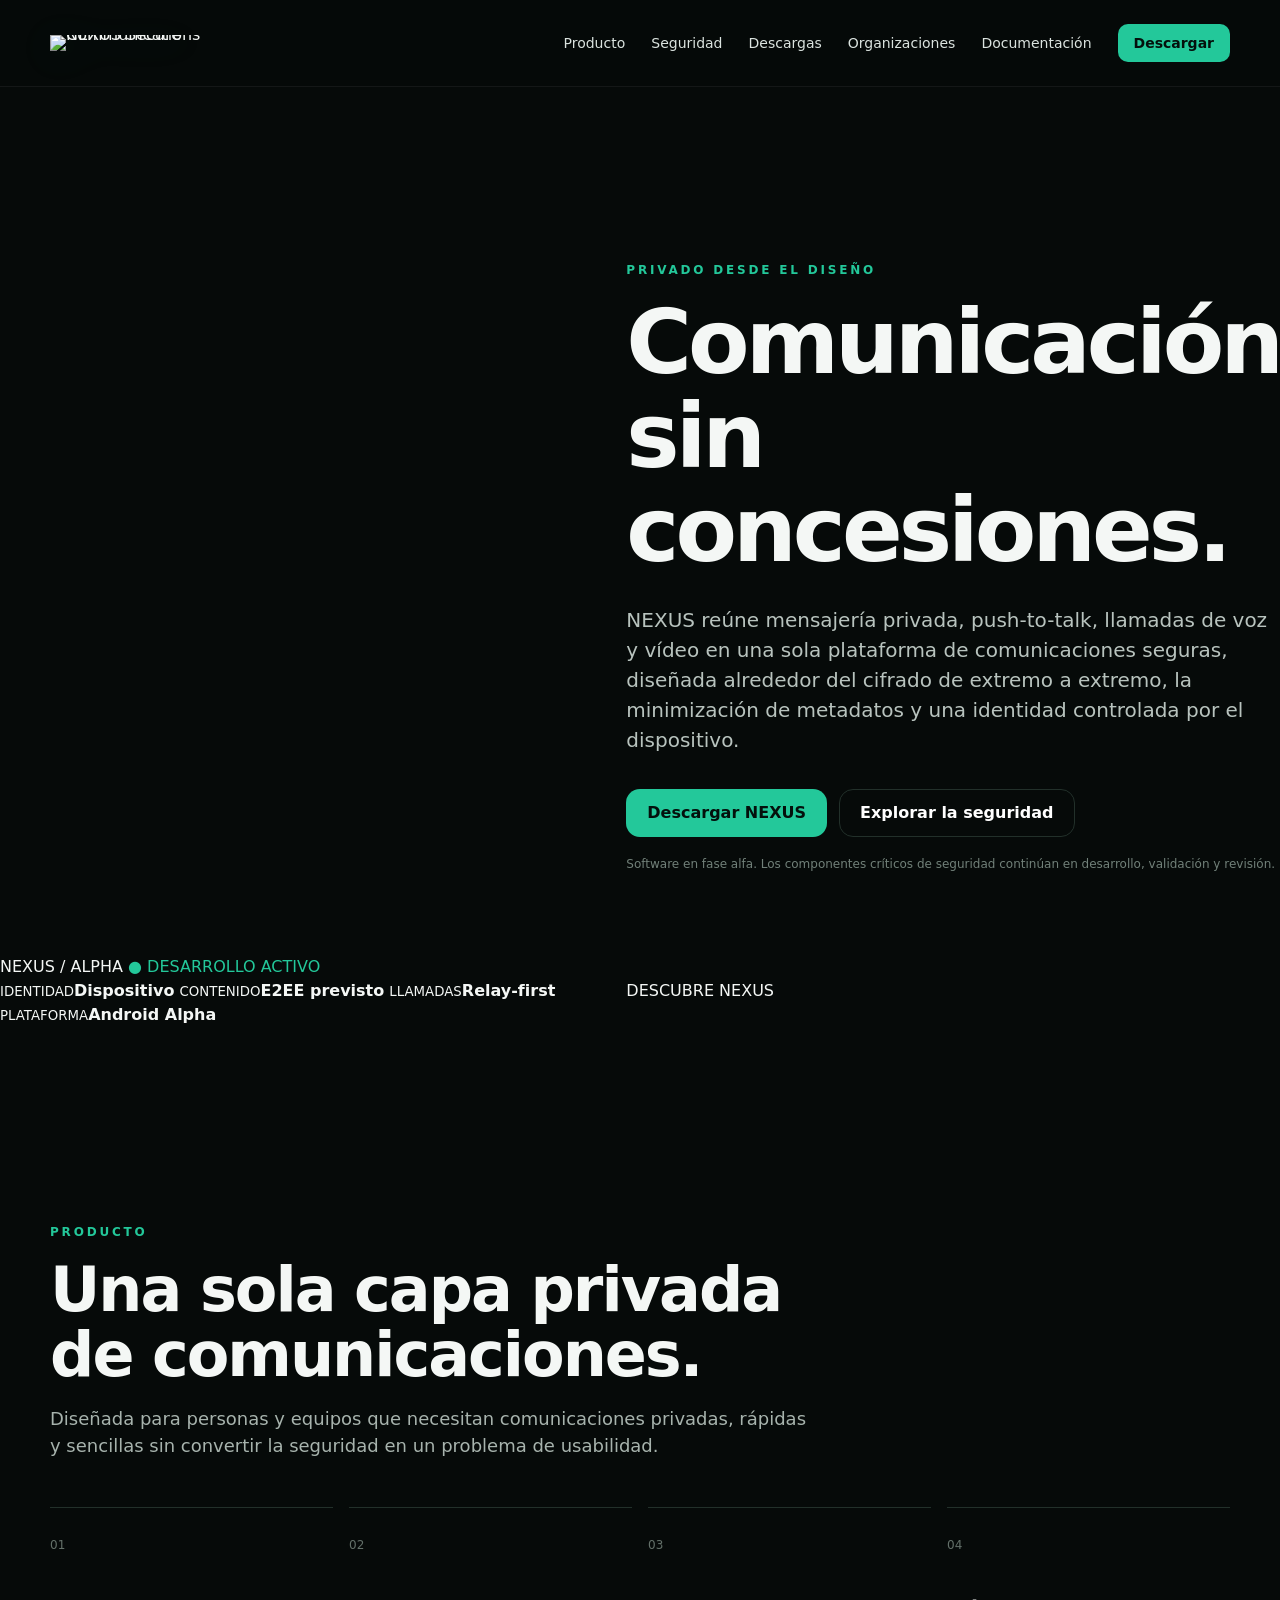
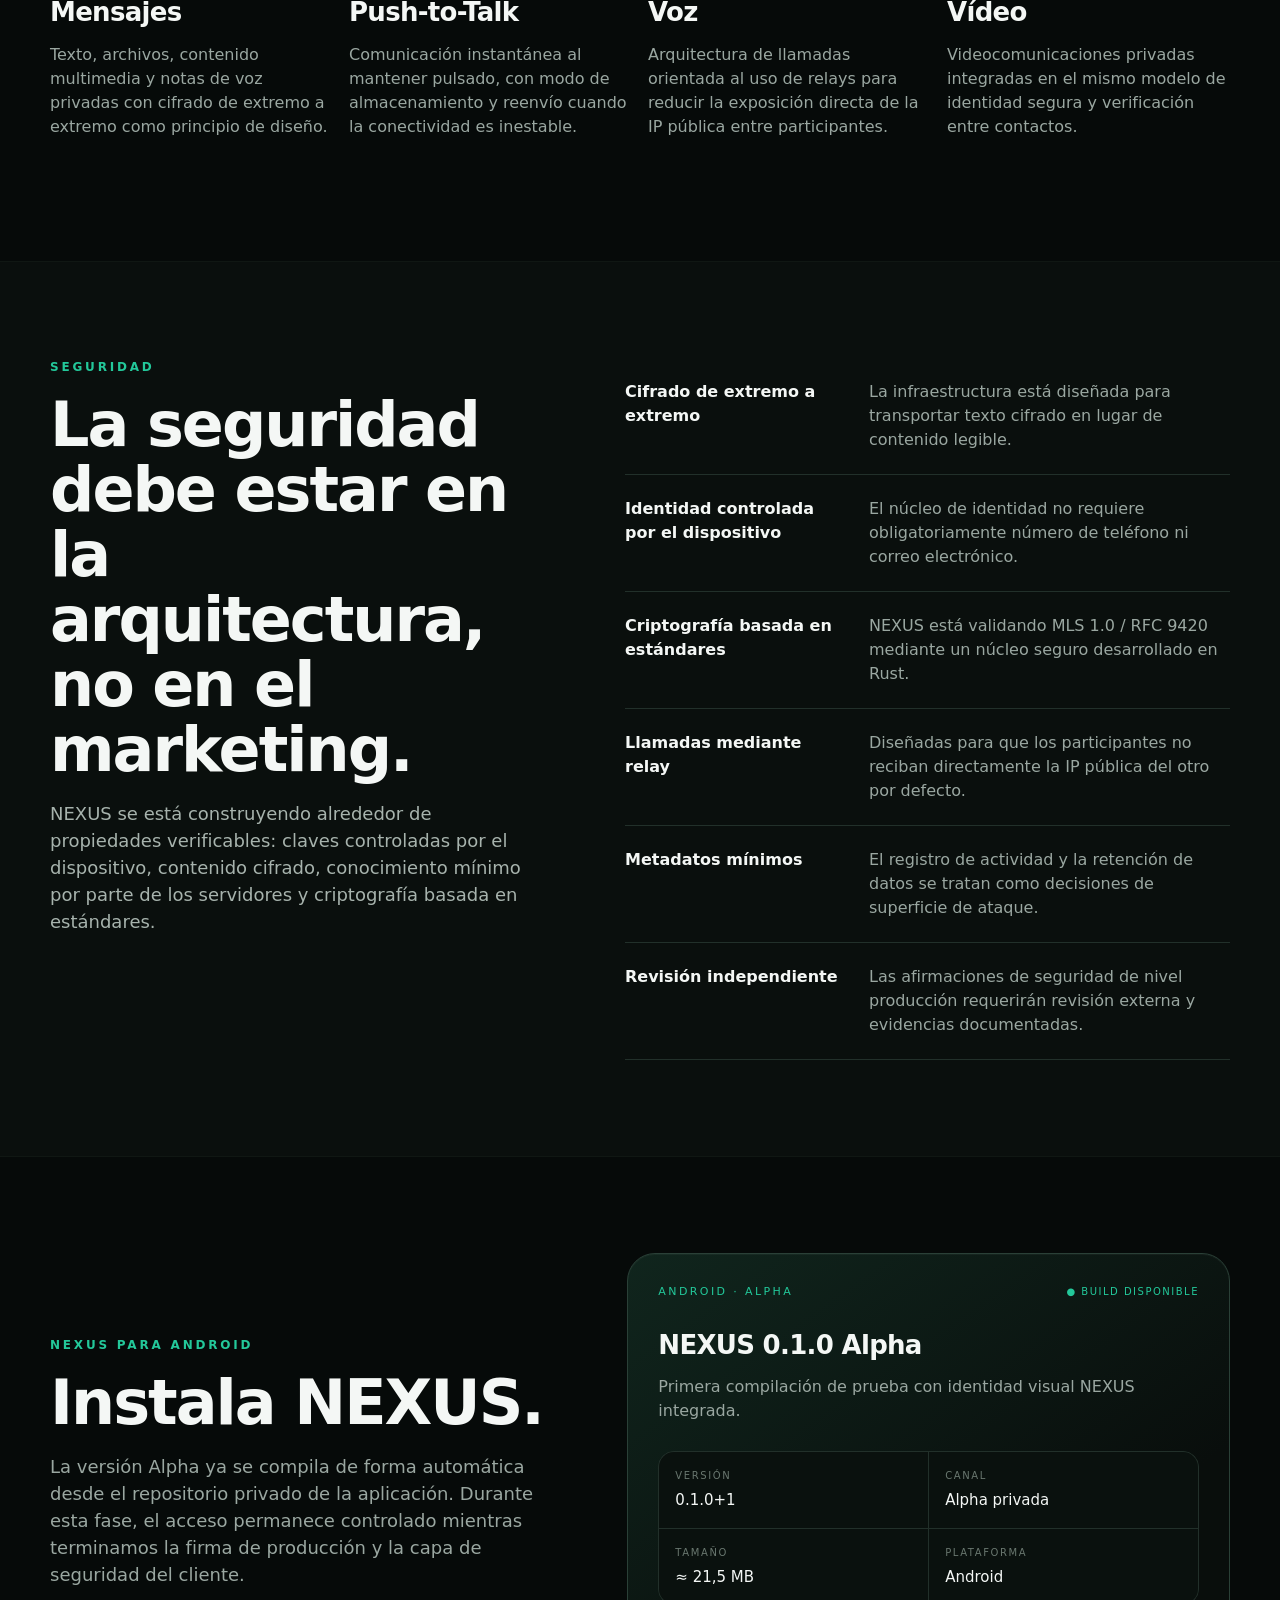
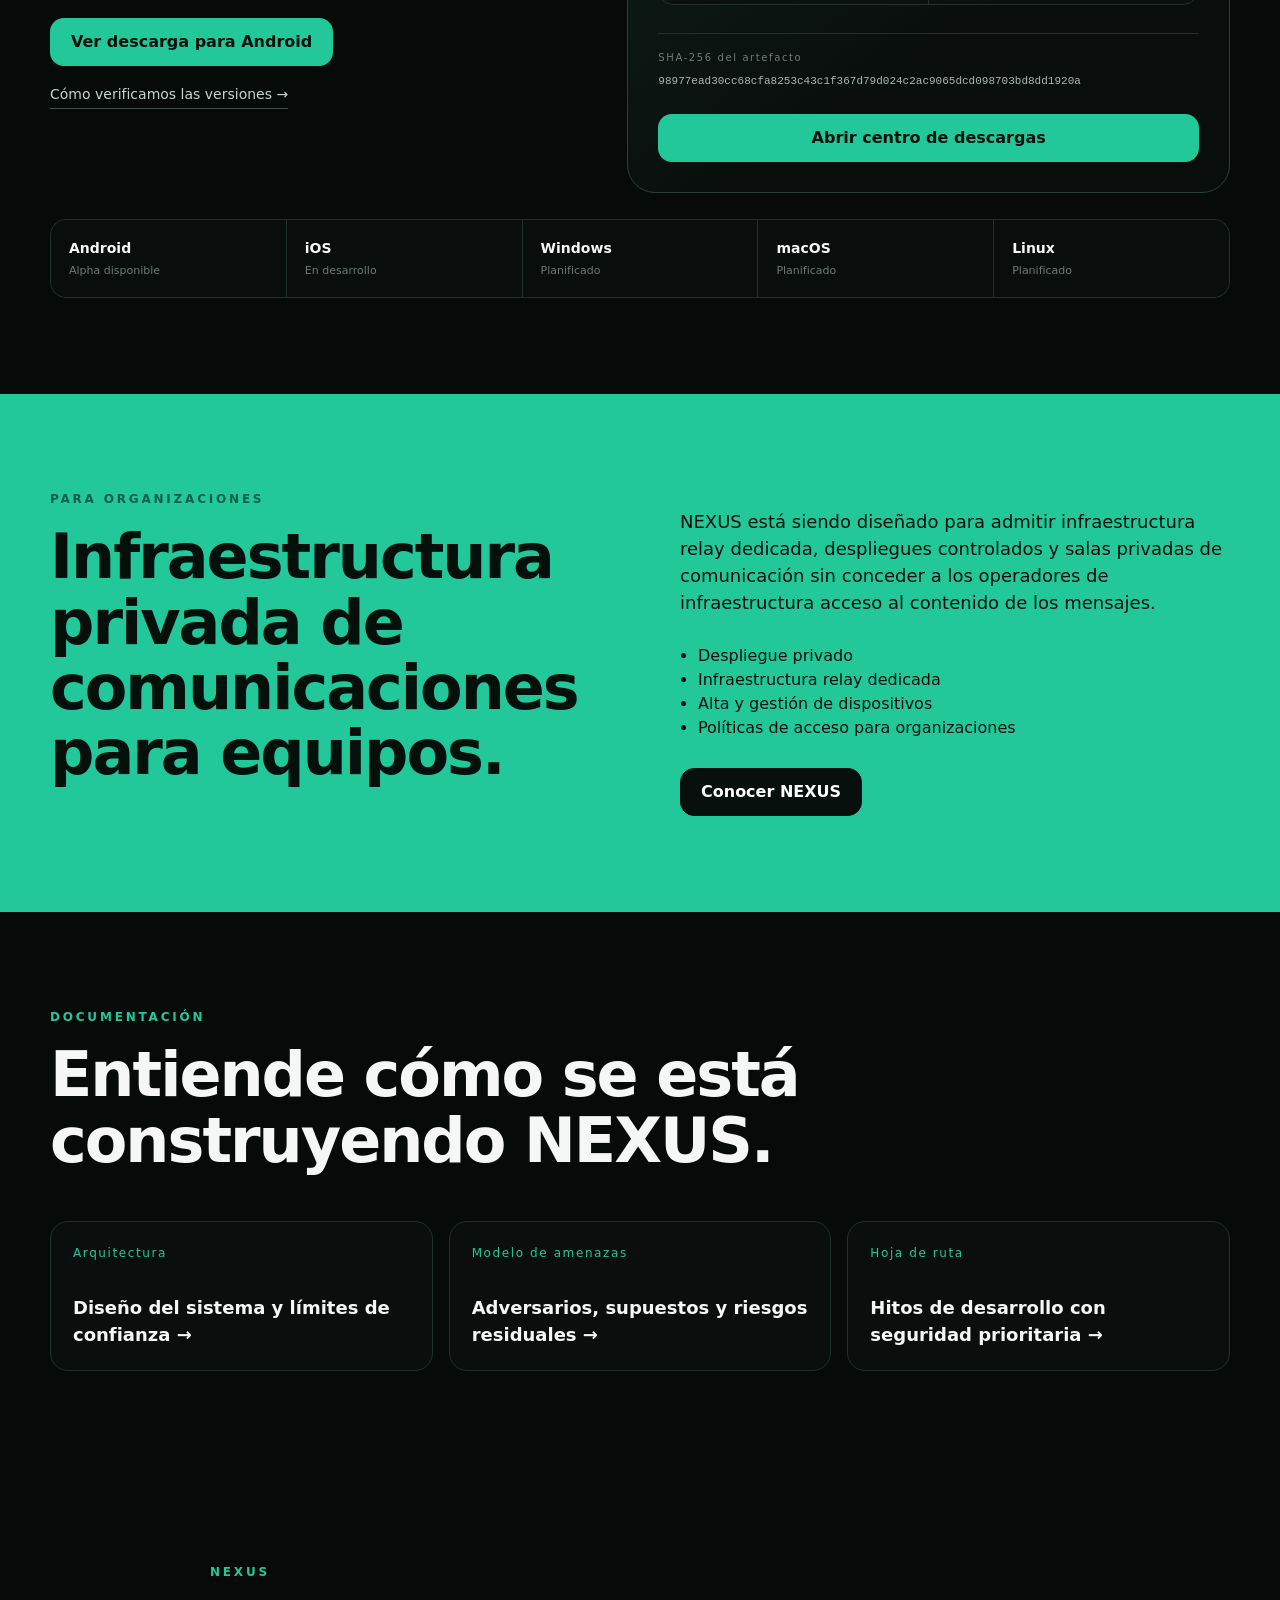
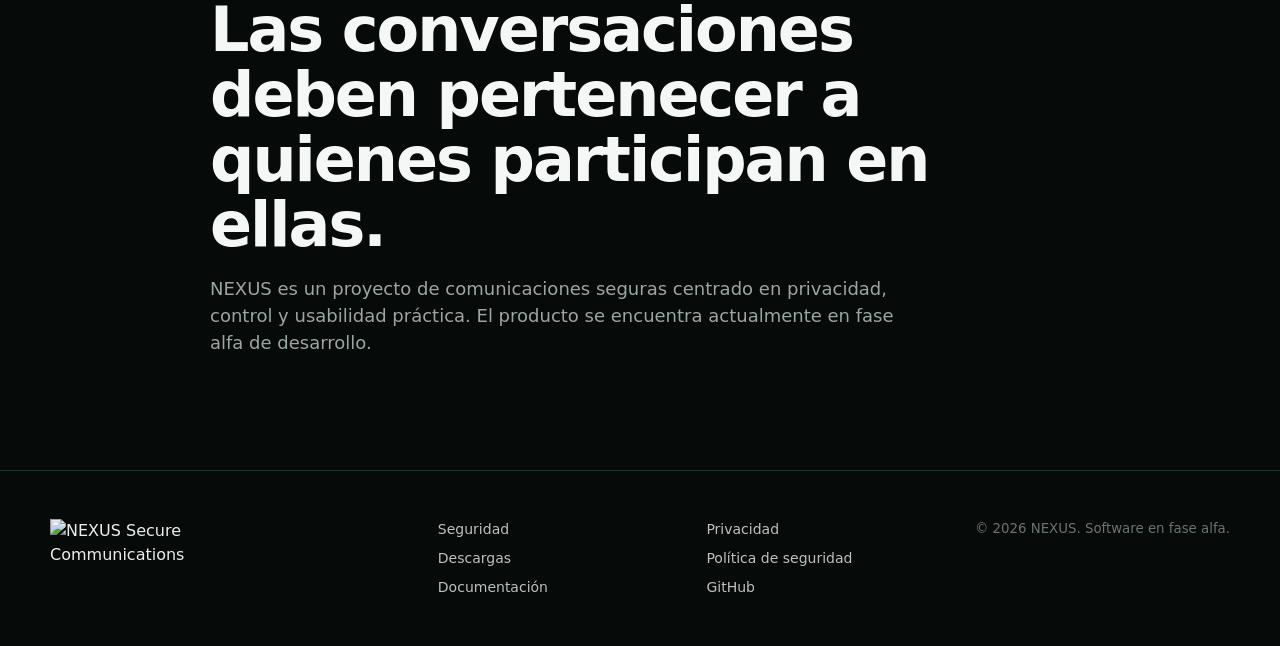
==== index.html @ d63b330b "design: convertir Home en experiencia cinematográfica NEXUS" ====
<!doctype html>
<html lang="es">
<head>
  <meta charset="utf-8">
  <meta name="viewport" content="width=device-width,initial-scale=1">
  <meta name="theme-color" content="#060a09">
  <meta name="robots" content="index,follow,max-image-preview:large">
  <meta name="description" content="NEXUS es una plataforma de comunicaciones seguras con mensajería privada, push-to-talk, llamadas y vídeo, diseñada con cifrado de extremo a extremo y minimización de metadatos.">
  <link rel="canonical" href="https://fortisintel.github.io/nexus-website/">
  <meta property="og:type" content="website">
  <meta property="og:locale" content="es_ES">
  <meta property="og:site_name" content="NEXUS">
  <meta property="og:title" content="NEXUS — Comunicaciones seguras">
  <meta property="og:description" content="Mensajería privada, PTT, llamadas y vídeo en una plataforma diseñada alrededor del cifrado de extremo a extremo, la identidad controlada por el dispositivo y la mínima exposición de metadatos.">
  <meta property="og:url" content="https://fortisintel.github.io/nexus-website/">
  <meta name="twitter:card" content="summary_large_image">
  <meta name="twitter:title" content="NEXUS — Comunicaciones seguras">
  <meta name="twitter:description" content="Plataforma de comunicaciones privadas con mensajería, PTT, voz y vídeo.">
  <title>NEXUS | Comunicaciones seguras, mensajería privada, PTT y llamadas</title>
  <link rel="icon" type="image/webp" href="[data-uri]">
  <meta property="og:image" content="https://fortisintel.github.io/nexus-website/assets/brand/nexus-wordmark.webp">
  <meta name="twitter:image" content="https://fortisintel.github.io/nexus-website/assets/brand/nexus-wordmark.webp">
  <link rel="stylesheet" href="assets/styles.css">
  <script type="application/ld+json">
  {
    "@context":"https://schema.org",
    "@type":"SoftwareApplication",
    "name":"NEXUS",
    "applicationCategory":"CommunicationApplication",
    "operatingSystem":"Android",
    "description":"Plataforma de comunicaciones seguras con mensajería privada, push-to-talk, llamadas y vídeo.",
    "url":"https://fortisintel.github.io/nexus-website/",
    "softwareVersion":"0.1 alpha",
    "inLanguage":"es"
  }
  </script>
</head>
<body>
  <a class="skip-link" href="#main">Saltar al contenido</a>

  <header class="site-header">
    <div class="shell header-inner">
      <a class="brand" href="#top" aria-label="Inicio de NEXUS">
        <img class="brand-wordmark" src="[data-uri]" alt="NEXUS Secure Communications">
      </a>

      <button class="menu-toggle" type="button" aria-expanded="false" aria-controls="primary-nav">Menú</button>

      <nav id="primary-nav" class="primary-nav" aria-label="Navegación principal">
        <a href="#product">Producto</a>
        <a href="#security">Seguridad</a>
        <a href="#downloads">Descargas</a>
        <a href="#organizations">Organizaciones</a>
        <a href="#docs">Documentación</a>
        <a class="button button-small" href="#downloads">Descargar</a>
      </nav>
    </div>
  </header>

  <main id="main">
    <section id="top" class="hero hero-cinematic">
      <div class="hero-cinematic-media" aria-hidden="true"></div>
      <div class="hero-cinematic-veil" aria-hidden="true"></div>
      <div class="hero-cinematic-glow" aria-hidden="true"></div>

      <div class="hero-copy hero-copy-cinematic" data-reveal>
        <p class="eyebrow">PRIVADO DESDE EL DISEÑO</p>
        <h1>Comunicación<br><span>sin concesiones.</span></h1>
        <p class="hero-lead">NEXUS reúne mensajería privada, push-to-talk, llamadas de voz y vídeo en una sola plataforma de comunicaciones seguras, diseñada alrededor del cifrado de extremo a extremo, la minimización de metadatos y una identidad controlada por el dispositivo.</p>
        <div class="hero-actions">
          <a class="button" href="downloads.html">Descargar NEXUS</a>
          <a class="button button-ghost" href="#security">Explorar la seguridad</a>
        </div>
        <p class="hero-note">Software en fase alfa. Los componentes críticos de seguridad continúan en desarrollo, validación y revisión.</p>
      </div>

      <aside class="hero-signal-card" data-reveal aria-label="Estado de NEXUS">
        <div class="signal-card-top">
          <span>NEXUS / ALPHA</span>
          <span class="status-secure">● DESARROLLO ACTIVO</span>
        </div>
        <div class="signal-grid">
          <span><small>IDENTIDAD</small><strong>Dispositivo</strong></span>
          <span><small>CONTENIDO</small><strong>E2EE previsto</strong></span>
          <span><small>LLAMADAS</small><strong>Relay-first</strong></span>
          <span><small>PLATAFORMA</small><strong>Android Alpha</strong></span>
        </div>
      </aside>

      <div class="hero-scroll-cue" aria-hidden="true"><span></span>DESCUBRE NEXUS</div>
    </section>

    <section id="product" class="section shell" data-reveal>
      <div class="section-heading">
        <p class="eyebrow">PRODUCTO</p>
        <h2>Una sola capa privada de comunicaciones.</h2>
        <p>Diseñada para personas y equipos que necesitan comunicaciones privadas, rápidas y sencillas sin convertir la seguridad en un problema de usabilidad.</p>
      </div>

      <div class="feature-grid">
        <article class="feature-card">
          <span class="feature-index">01</span>
          <h3>Mensajes</h3>
          <p>Texto, archivos, contenido multimedia y notas de voz privadas con cifrado de extremo a extremo como principio de diseño.</p>
        </article>
        <article class="feature-card">
          <span class="feature-index">02</span>
          <h3>Push-to-Talk</h3>
          <p>Comunicación instantánea al mantener pulsado, con modo de almacenamiento y reenvío cuando la conectividad es inestable.</p>
        </article>
        <article class="feature-card">
          <span class="feature-index">03</span>
          <h3>Voz</h3>
          <p>Arquitectura de llamadas orientada al uso de relays para reducir la exposición directa de la IP pública entre participantes.</p>
        </article>
        <article class="feature-card">
          <span class="feature-index">04</span>
          <h3>Vídeo</h3>
          <p>Videocomunicaciones privadas integradas en el mismo modelo de identidad segura y verificación entre contactos.</p>
        </article>
      </div>
    </section>

    <section id="security" class="section section-dark section-textured" data-reveal>
      <div class="shell security-layout">
        <div>
          <p class="eyebrow">SEGURIDAD</p>
          <h2>La seguridad debe estar en la arquitectura, no en el marketing.</h2>
          <p>NEXUS se está construyendo alrededor de propiedades verificables: claves controladas por el dispositivo, contenido cifrado, conocimiento mínimo por parte de los servidores y criptografía basada en estándares.</p>
        </div>

        <div class="security-list">
          <div><strong>Cifrado de extremo a extremo</strong><span>La infraestructura está diseñada para transportar texto cifrado en lugar de contenido legible.</span></div>
          <div><strong>Identidad controlada por el dispositivo</strong><span>El núcleo de identidad no requiere obligatoriamente número de teléfono ni correo electrónico.</span></div>
          <div><strong>Criptografía basada en estándares</strong><span>NEXUS está validando MLS 1.0 / RFC 9420 mediante un núcleo seguro desarrollado en Rust.</span></div>
          <div><strong>Llamadas mediante relay</strong><span>Diseñadas para que los participantes no reciban directamente la IP pública del otro por defecto.</span></div>
          <div><strong>Metadatos mínimos</strong><span>El registro de actividad y la retención de datos se tratan como decisiones de superficie de ataque.</span></div>
          <div><strong>Revisión independiente</strong><span>Las afirmaciones de seguridad de nivel producción requerirán revisión externa y evidencias documentadas.</span></div>
        </div>
      </div>
    </section>

    <section id="downloads" class="section shell downloads-home" data-reveal>
      <div class="download-showcase">
        <div class="download-copy">
          <p class="eyebrow">NEXUS PARA ANDROID</p>
          <h2>Instala NEXUS.</h2>
          <p>La versión Alpha ya se compila de forma automática desde el repositorio privado de la aplicación. Durante esta fase, el acceso permanece controlado mientras terminamos la firma de producción y la capa de seguridad del cliente.</p>
          <div class="download-actions">
            <a class="button" href="downloads.html">Ver descarga para Android</a>
            <a class="text-link" href="security.html">Cómo verificamos las versiones →</a>
          </div>
        </div>

        <div class="release-card">
          <div class="release-top">
            <span class="platform">ANDROID · ALPHA</span>
            <span class="release-status">● BUILD DISPONIBLE</span>
          </div>
          <h3>NEXUS 0.1.0 Alpha</h3>
          <p>Primera compilación de prueba con identidad visual NEXUS integrada.</p>
          <dl class="release-facts">
            <div><dt>Versión</dt><dd>0.1.0+1</dd></div>
            <div><dt>Canal</dt><dd>Alpha privada</dd></div>
            <div><dt>Tamaño</dt><dd>≈ 21,5 MB</dd></div>
            <div><dt>Plataforma</dt><dd>Android</dd></div>
          </dl>
          <div class="release-hash">
            <span>SHA-256 del artefacto</span>
            <code>98977ead30cc68cfa8253c43c1f367d79d024c2ac9065dcd098703bd8dd1920a</code>
          </div>
          <a class="button button-wide" href="downloads.html">Abrir centro de descargas</a>
        </div>
      </div>

      <div class="platform-row" aria-label="Plataformas previstas">
        <span><strong>Android</strong><small>Alpha disponible</small></span>
        <span><strong>iOS</strong><small>En desarrollo</small></span>
        <span><strong>Windows</strong><small>Planificado</small></span>
        <span><strong>macOS</strong><small>Planificado</small></span>
        <span><strong>Linux</strong><small>Planificado</small></span>
      </div>
    </section>

    <section id="organizations" class="section section-accent" data-reveal>
      <div class="shell org-layout">
        <div>
          <p class="eyebrow">PARA ORGANIZACIONES</p>
          <h2>Infraestructura privada de comunicaciones para equipos.</h2>
        </div>
        <div class="org-copy">
          <p>NEXUS está siendo diseñado para admitir infraestructura relay dedicada, despliegues controlados y salas privadas de comunicación sin conceder a los operadores de infraestructura acceso al contenido de los mensajes.</p>
          <ul>
            <li>Despliegue privado</li>
            <li>Infraestructura relay dedicada</li>
            <li>Alta y gestión de dispositivos</li>
            <li>Políticas de acceso para organizaciones</li>
          </ul>
          <a class="button button-dark" href="#about">Conocer NEXUS</a>
        </div>
      </div>
    </section>

    <section id="docs" class="section shell" data-reveal>
      <div class="section-heading">
        <p class="eyebrow">DOCUMENTACIÓN</p>
        <h2>Entiende cómo se está construyendo NEXUS.</h2>
      </div>

      <div class="docs-grid">
        <a class="doc-card" href="https://github.com/fortisintel/nexus-secure-communications/blob/main/docs/ARCHITECTURE.md" rel="noopener">
          <span>Arquitectura</span>
          <strong>Diseño del sistema y límites de confianza →</strong>
        </a>
        <a class="doc-card" href="https://github.com/fortisintel/nexus-secure-communications/blob/main/docs/THREAT-MODEL.md" rel="noopener">
          <span>Modelo de amenazas</span>
          <strong>Adversarios, supuestos y riesgos residuales →</strong>
        </a>
        <a class="doc-card" href="https://github.com/fortisintel/nexus-secure-communications/blob/main/docs/ROADMAP.md" rel="noopener">
          <span>Hoja de ruta</span>
          <strong>Hitos de desarrollo con seguridad prioritaria →</strong>
        </a>
      </div>
    </section>

    <section id="about" class="section shell about">
      <p class="eyebrow">NEXUS</p>
      <h2>Las conversaciones deben pertenecer a quienes participan en ellas.</h2>
      <p>NEXUS es un proyecto de comunicaciones seguras centrado en privacidad, control y usabilidad práctica. El producto se encuentra actualmente en fase alfa de desarrollo.</p>
    </section>
  </main>

  <footer class="site-footer">
    <div class="shell footer-grid">
      <div class="footer-brand">
        <img class="footer-wordmark" src="[data-uri]" alt="NEXUS Secure Communications">
      </div>
      <div>
        <a href="#security">Seguridad</a>
        <a href="#downloads">Descargas</a>
        <a href="#docs">Documentación</a>
      </div>
      <div>
        <a href="privacy.html">Privacidad</a>
        <a href="security.html">Política de seguridad</a>
        <a href="https://github.com/fortisintel/nexus-secure-communications" rel="noopener">GitHub</a>
      </div>
      <small>© 2026 NEXUS. Software en fase alfa.</small>
    </div>
  </footer>

  <script src="assets/site.js"></script>
</body>
</html>
---- assets/styles.css ----
:root{
  --bg:#060a09;
  --bg-soft:#0c1210;
  --surface:#101714;
  --text:#f4f7f5;
  --muted:#9aa7a1;
  --line:#22302a;
  --accent:#23c89a;
  --accent-soft:#9fffe2;
  --max:1180px;
}
*{box-sizing:border-box}
html{scroll-behavior:smooth}
body{
  margin:0;
  font-family:Inter,ui-sans-serif,system-ui,-apple-system,BlinkMacSystemFont,"Segoe UI",sans-serif;
  background:var(--bg);
  color:var(--text);
  line-height:1.5;
}
a{color:inherit;text-decoration:none}
button,input,textarea,select{font:inherit}
img{max-width:100%}
.skip-link{
  position:absolute;left:-9999px;top:0;
}
.skip-link:focus{
  left:16px;top:16px;background:#fff;color:#000;padding:10px 14px;z-index:1000;
}
.shell{width:min(calc(100% - 40px),var(--max));margin:0 auto}
.site-header{
  position:sticky;top:0;z-index:50;
  background:rgba(6,10,9,.92);
  backdrop-filter:blur(18px);
  border-bottom:1px solid rgba(255,255,255,.06);
}
.header-inner{min-height:78px;display:flex;align-items:center;justify-content:space-between;gap:24px}
.brand{display:flex;align-items:center;gap:14px}
.brand-mark{
  width:42px;height:42px;border-radius:12px;display:grid;place-items:center;
  background:linear-gradient(135deg,var(--accent-soft),#0e7f63);
  color:#06100c;font-weight:900;font-size:24px;
}
.brand-copy{display:flex;flex-direction:column}
.brand-copy strong{letter-spacing:5px;font-size:16px}
.brand-copy small{font-size:8px;letter-spacing:2.2px;color:var(--muted)}
.primary-nav{display:flex;align-items:center;gap:26px;font-size:14px;color:#dbe3df}
.primary-nav a:not(.button):hover{color:#fff}
.menu-toggle{display:none;background:none;border:1px solid var(--line);color:#fff;border-radius:10px;padding:9px 12px}
.button{
  display:inline-flex;align-items:center;justify-content:center;
  min-height:48px;padding:0 20px;border-radius:14px;
  background:var(--accent);color:#04100c;font-weight:700;
  border:1px solid transparent;
}
.button:hover{filter:brightness(1.06)}
.button-small{min-height:38px;padding:0 15px;border-radius:10px}
.button-ghost{background:transparent;color:#fff;border-color:var(--line)}
.button-dark{background:#07100c;color:#fff;border-color:#07100c}
.hero{
  display:grid;grid-template-columns:1.15fr .85fr;gap:70px;align-items:center;
  padding-top:104px;padding-bottom:100px;
}
.eyebrow{margin:0 0 16px;color:var(--accent);font-size:12px;letter-spacing:2.8px;font-weight:700}
h1,h2,h3{margin:0;line-height:1.05}
h1{font-size:clamp(52px,7vw,92px);letter-spacing:-4px;max-width:780px}
h2{font-size:clamp(36px,5vw,62px);letter-spacing:-2px}
h3{font-size:26px;letter-spacing:-.7px}
.hero-lead{font-size:20px;max-width:760px;color:#b8c3be;margin:28px 0 0}
.hero-actions{display:flex;gap:12px;flex-wrap:wrap;margin-top:34px}
.hero-note{font-size:12px;color:#718079;margin-top:18px}
.hero-panel{
  border:1px solid var(--line);background:linear-gradient(180deg,#101815,#090e0c);
  border-radius:30px;padding:24px;min-height:470px;
}
.status-row{display:flex;justify-content:space-between;font-size:12px;letter-spacing:1.4px;color:var(--muted)}
.status-secure{color:var(--accent)}
.preview-chat{display:grid;gap:14px;margin:40px 0}
.preview-line{display:flex;gap:14px;padding:16px;border:1px solid var(--line);border-radius:16px;background:#0a100e}
.preview-line p{margin:4px 0 0;color:var(--muted);font-size:14px}
.avatar{width:38px;height:38px;border-radius:50%;display:grid;place-items:center;background:#16251f;color:var(--accent-soft);font-weight:700}
.ptt-button{
  width:170px;height:170px;border-radius:50%;margin:30px auto 0;display:grid;place-items:center;
  border:1px solid #295746;background:#0f221b;color:#aafbe3;font-size:13px;letter-spacing:1.6px;
}
.preview-caption{text-align:center;color:#66736d;font-size:11px;max-width:300px;margin:20px auto 0}
.section{padding-top:96px;padding-bottom:96px}
.section-heading{max-width:760px;margin-bottom:48px}
.section-heading>p:last-child{color:#a7b3ad;font-size:18px}
.feature-grid{display:grid;grid-template-columns:repeat(4,1fr);gap:16px}
.feature-card{border-top:1px solid var(--line);padding:28px 0 10px}
.feature-index{display:block;color:#637069;font-size:12px;margin-bottom:45px}
.feature-card p{color:var(--muted)}
.section-dark{background:#0a0f0d;border-top:1px solid #101713;border-bottom:1px solid #101713}
.security-layout{display:grid;grid-template-columns:.9fr 1.1fr;gap:80px}
.security-layout>div:first-child>p:last-child{color:#a7b3ad;font-size:18px}
.security-list{display:grid}
.security-list>div{padding:22px 0;border-bottom:1px solid var(--line);display:grid;grid-template-columns:220px 1fr;gap:24px}
.security-list span{color:var(--muted)}
.download-grid{display:grid;grid-template-columns:1.4fr 1fr 1fr;gap:16px}
.download-card{border:1px solid var(--line);border-radius:22px;padding:28px;background:#0a0f0d;min-height:300px;display:flex;flex-direction:column;justify-content:space-between}
.download-card.featured{background:linear-gradient(145deg,#10231c,#0a0f0d)}
.download-card p{color:var(--muted)}
.platform{font-size:11px;letter-spacing:2.4px;color:var(--accent)}
.download-meta{display:grid;gap:5px;color:#748179;font-size:12px}
.section-accent{background:var(--accent);color:#04100c}
.section-accent .eyebrow{color:#0a5f49}
.org-layout{display:grid;grid-template-columns:1fr 1fr;gap:80px}
.org-copy p{font-size:18px}
.org-copy ul{padding-left:18px;margin:28px 0}
.docs-grid{display:grid;grid-template-columns:repeat(3,1fr);gap:16px}
.doc-card{border:1px solid var(--line);border-radius:18px;padding:22px;display:flex;min-height:150px;flex-direction:column;justify-content:space-between;background:#0a0f0d}
.doc-card span{color:var(--accent);font-size:12px;letter-spacing:1.6px}
.doc-card strong{font-size:18px}
.about{max-width:860px;margin-left:auto;margin-right:auto}
.about>p:last-child{color:var(--muted);font-size:18px;max-width:720px}
.site-footer{border-top:1px solid var(--line);padding:48px 0}
.footer-grid{display:grid;grid-template-columns:1.5fr 1fr 1fr auto;gap:30px;align-items:start}
.footer-grid>div{display:grid;gap:8px}
.footer-grid p{margin:0;color:var(--muted);font-size:11px;letter-spacing:2px}
.footer-grid a{color:#b8c3be;font-size:14px}
.footer-grid small{color:#68756f}
@media (max-width:900px){
  .menu-toggle{display:block}
  .primary-nav{
    display:none;position:absolute;left:20px;right:20px;top:70px;flex-direction:column;align-items:stretch;
    padding:18px;background:#0b100e;border:1px solid var(--line);border-radius:16px
  }
  .primary-nav.is-open{display:flex}
  .hero,.security-layout,.org-layout{grid-template-columns:1fr;gap:42px}
  .feature-grid{grid-template-columns:repeat(2,1fr)}
  .download-grid{grid-template-columns:1fr}
  .docs-grid{grid-template-columns:1fr}
  .footer-grid{grid-template-columns:1fr 1fr}
}
@media (max-width:600px){
  .shell{width:min(calc(100% - 28px),var(--max))}
  .hero{padding-top:68px;padding-bottom:70px}
  h1{letter-spacing:-2.4px}
  .hero-lead{font-size:17px}
  .feature-grid{grid-template-columns:1fr}
  .security-list>div{grid-template-columns:1fr;gap:6px}
  .footer-grid{grid-template-columns:1fr}
  .brand-copy small{display:none}
}
@media (prefers-reduced-motion:reduce){
  html{scroll-behavior:auto}
}

.brand-logo{width:44px;height:44px;object-fit:contain;border-radius:12px;flex:0 0 auto}
.hero-brand-logo{display:block;width:min(240px,72%);height:auto;margin:8px auto 26px;filter:drop-shadow(0 10px 32px rgba(35,200,154,.18))}
.footer-logo{display:block;width:190px;max-width:100%;height:auto}
.footer-brand{align-content:start}
@media (max-width:600px){
  .hero-brand-logo{width:min(210px,78%)}
  .footer-logo{width:165px}
}
.download-showcase{display:grid;grid-template-columns:.92fr 1.08fr;gap:64px;align-items:center}
.download-copy>p:not(.eyebrow){font-size:18px;color:var(--muted);max-width:620px}
.download-actions{display:flex;align-items:center;gap:18px;flex-wrap:wrap;margin-top:30px}
.text-link{color:#c9d3ce;font-size:14px;border-bottom:1px solid #405149;padding-bottom:3px}
.release-card{border:1px solid #2a4037;border-radius:28px;padding:30px;background:linear-gradient(145deg,#10251d,#090e0c 64%);box-shadow:inset 0 1px 0 rgba(255,255,255,.04)}
.release-top{display:flex;justify-content:space-between;gap:18px;align-items:center;margin-bottom:32px}
.release-status{font-size:10px;letter-spacing:1.5px;color:var(--accent)}
.release-card>p{color:var(--muted);max-width:540px}
.release-facts{display:grid;grid-template-columns:repeat(2,1fr);gap:1px;background:var(--line);border:1px solid var(--line);border-radius:16px;overflow:hidden;margin:28px 0}
.release-facts div{background:#0a110e;padding:16px}
.release-facts dt{font-size:10px;letter-spacing:1.6px;text-transform:uppercase;color:#69776f}
.release-facts dd{margin:6px 0 0;font-size:15px}
.release-hash{padding:16px 0 24px;border-top:1px solid var(--line)}
.release-hash span{display:block;font-size:10px;letter-spacing:1.6px;color:#6f7e76;margin-bottom:8px}
.release-hash code{display:block;color:#aab8b1;font-size:11px;word-break:break-all;line-height:1.5}
.button-wide{width:100%}
.platform-row{display:grid;grid-template-columns:repeat(5,1fr);gap:1px;margin-top:26px;border:1px solid var(--line);background:var(--line);border-radius:16px;overflow:hidden}
.platform-row span{background:#090e0c;padding:18px;display:flex;flex-direction:column;gap:4px}
.platform-row strong{font-size:14px}
.platform-row small{color:#6d7b74;font-size:11px}
.download-page-hero{padding-top:82px;padding-bottom:48px;max-width:860px}
.download-page-hero p:last-child{color:var(--muted);font-size:18px;max-width:720px}
.download-primary{display:grid;grid-template-columns:.8fr 1.2fr;gap:32px;align-items:start;padding-bottom:90px}
.download-device{border:1px solid var(--line);border-radius:28px;padding:30px;background:linear-gradient(160deg,#123027,#08100d);min-height:420px;display:flex;flex-direction:column;justify-content:space-between}
.download-device .device-icon{font-size:58px;color:var(--accent);line-height:1}
.download-device p{color:var(--muted)}
.download-details{display:grid;gap:18px}
.download-note{border:1px solid var(--line);border-radius:18px;padding:20px;background:#0a0f0d}
.download-note h3{font-size:18px;margin-bottom:8px}
.download-note p{margin:0;color:var(--muted)}
.download-internal-link{display:inline-flex;margin-top:12px;color:var(--accent);font-weight:650}
@media (max-width:900px){
  .download-showcase,.download-primary{grid-template-columns:1fr}
  .platform-row{grid-template-columns:1fr 1fr}
}
@media (max-width:600px){
  .release-facts{grid-template-columns:1fr}
  .platform-row{grid-template-columns:1fr}
}

/* NEXUS official brand integration */
.header-inner{min-height:86px}
.brand{display:inline-flex;align-items:center;line-height:0;flex:0 0 auto}
.brand-wordmark{
  display:block;
  width:236px;
  max-width:34vw;
  height:auto;
  object-fit:contain;
  filter:drop-shadow(0 5px 18px rgba(20,184,134,.08));
}
.hero-panel{
  position:relative;
  overflow:hidden;
  background:
    radial-gradient(circle at 50% 6%,rgba(20,184,134,.10),transparent 34%),
    linear-gradient(180deg,#0d1512,#080d0b);
}
.hero-symbol{
  display:block;
  width:94px;
  height:94px;
  object-fit:contain;
  margin:8px 0 28px;
  filter:drop-shadow(0 10px 24px rgba(20,184,134,.12));
}
.footer-wordmark{
  display:block;
  width:252px;
  max-width:100%;
  height:auto;
  object-fit:contain;
  opacity:.96;
}
.footer-brand{align-content:start}
.download-symbol{
  display:block;
  width:92px;
  height:92px;
  object-fit:contain;
  margin-bottom:26px;
  filter:drop-shadow(0 10px 22px rgba(20,184,134,.12));
}
@media (max-width:900px){
  .brand-wordmark{width:210px;max-width:55vw}
}
@media (max-width:600px){
  .header-inner{min-height:74px}
  .brand-wordmark{width:176px;max-width:58vw}
  .hero-symbol{width:78px;height:78px;margin-bottom:22px}
  .footer-wordmark{width:210px}
  .download-symbol{width:78px;height:78px}
}
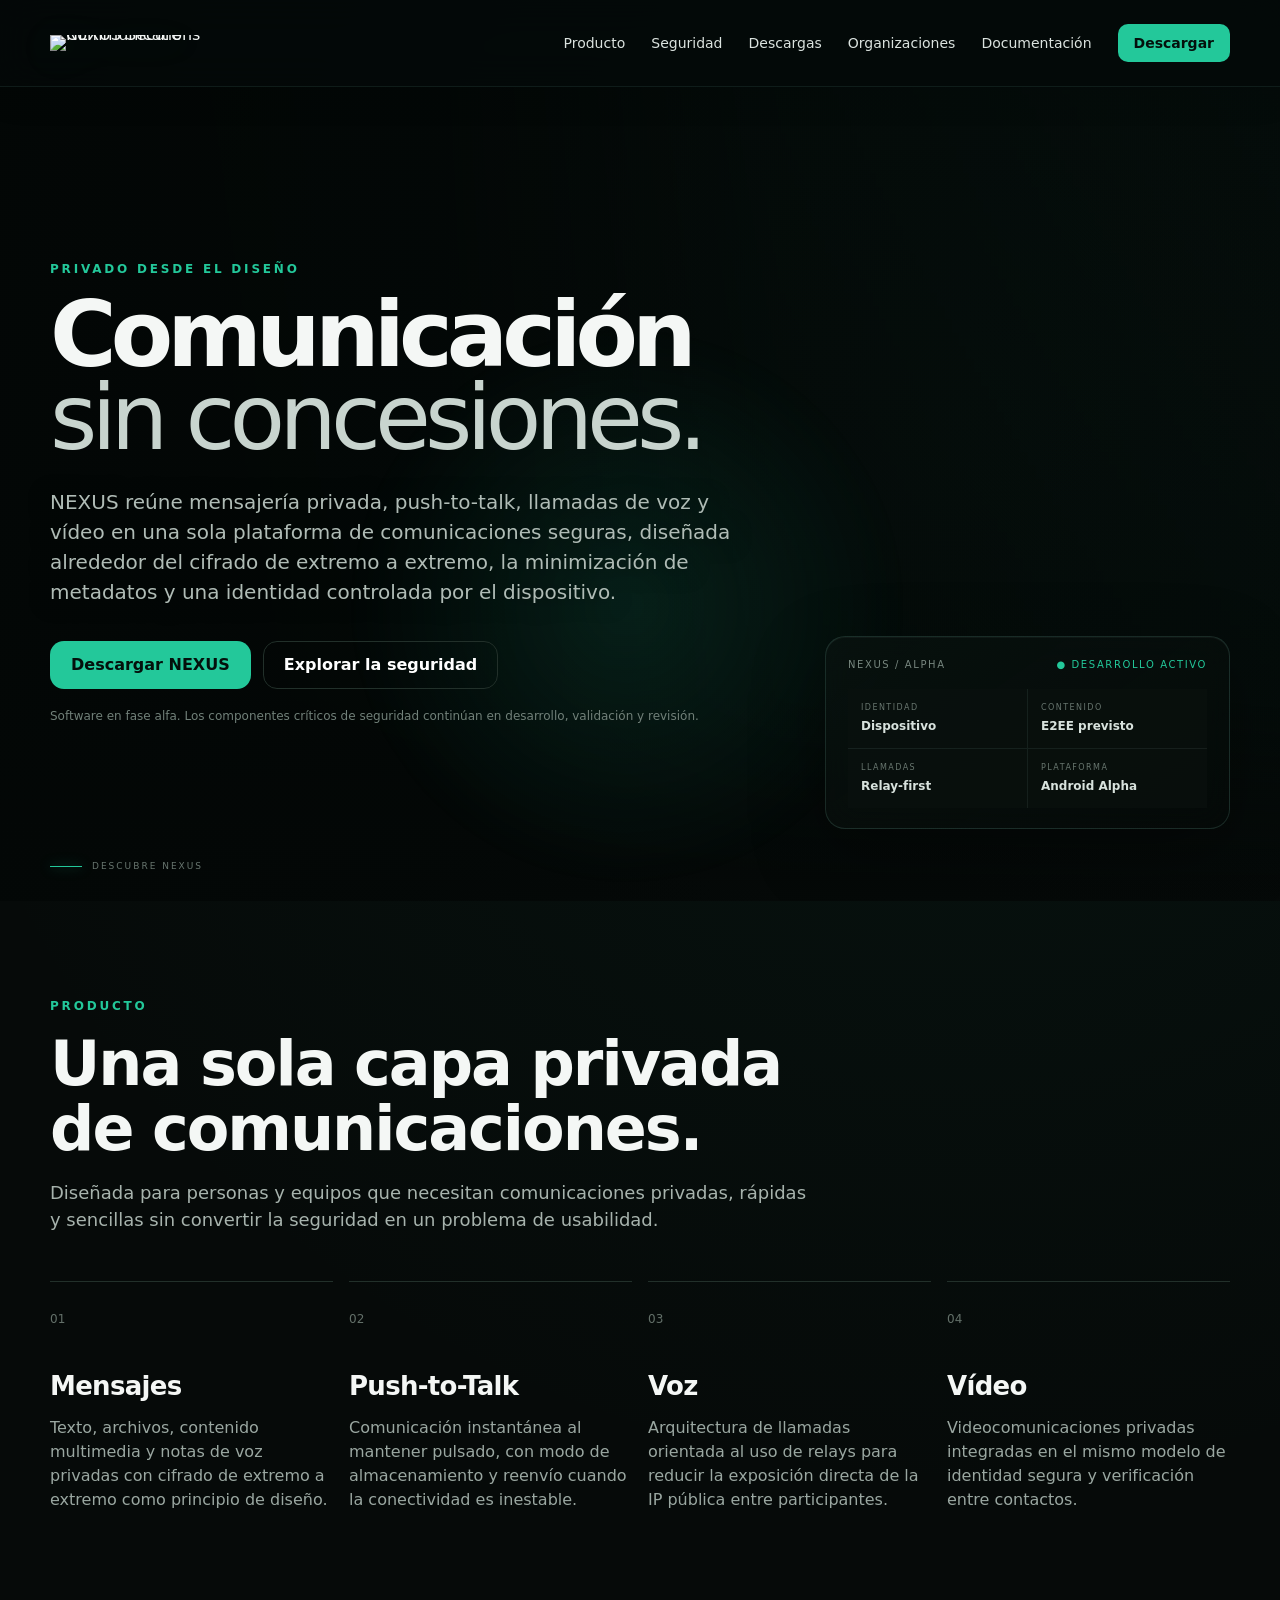
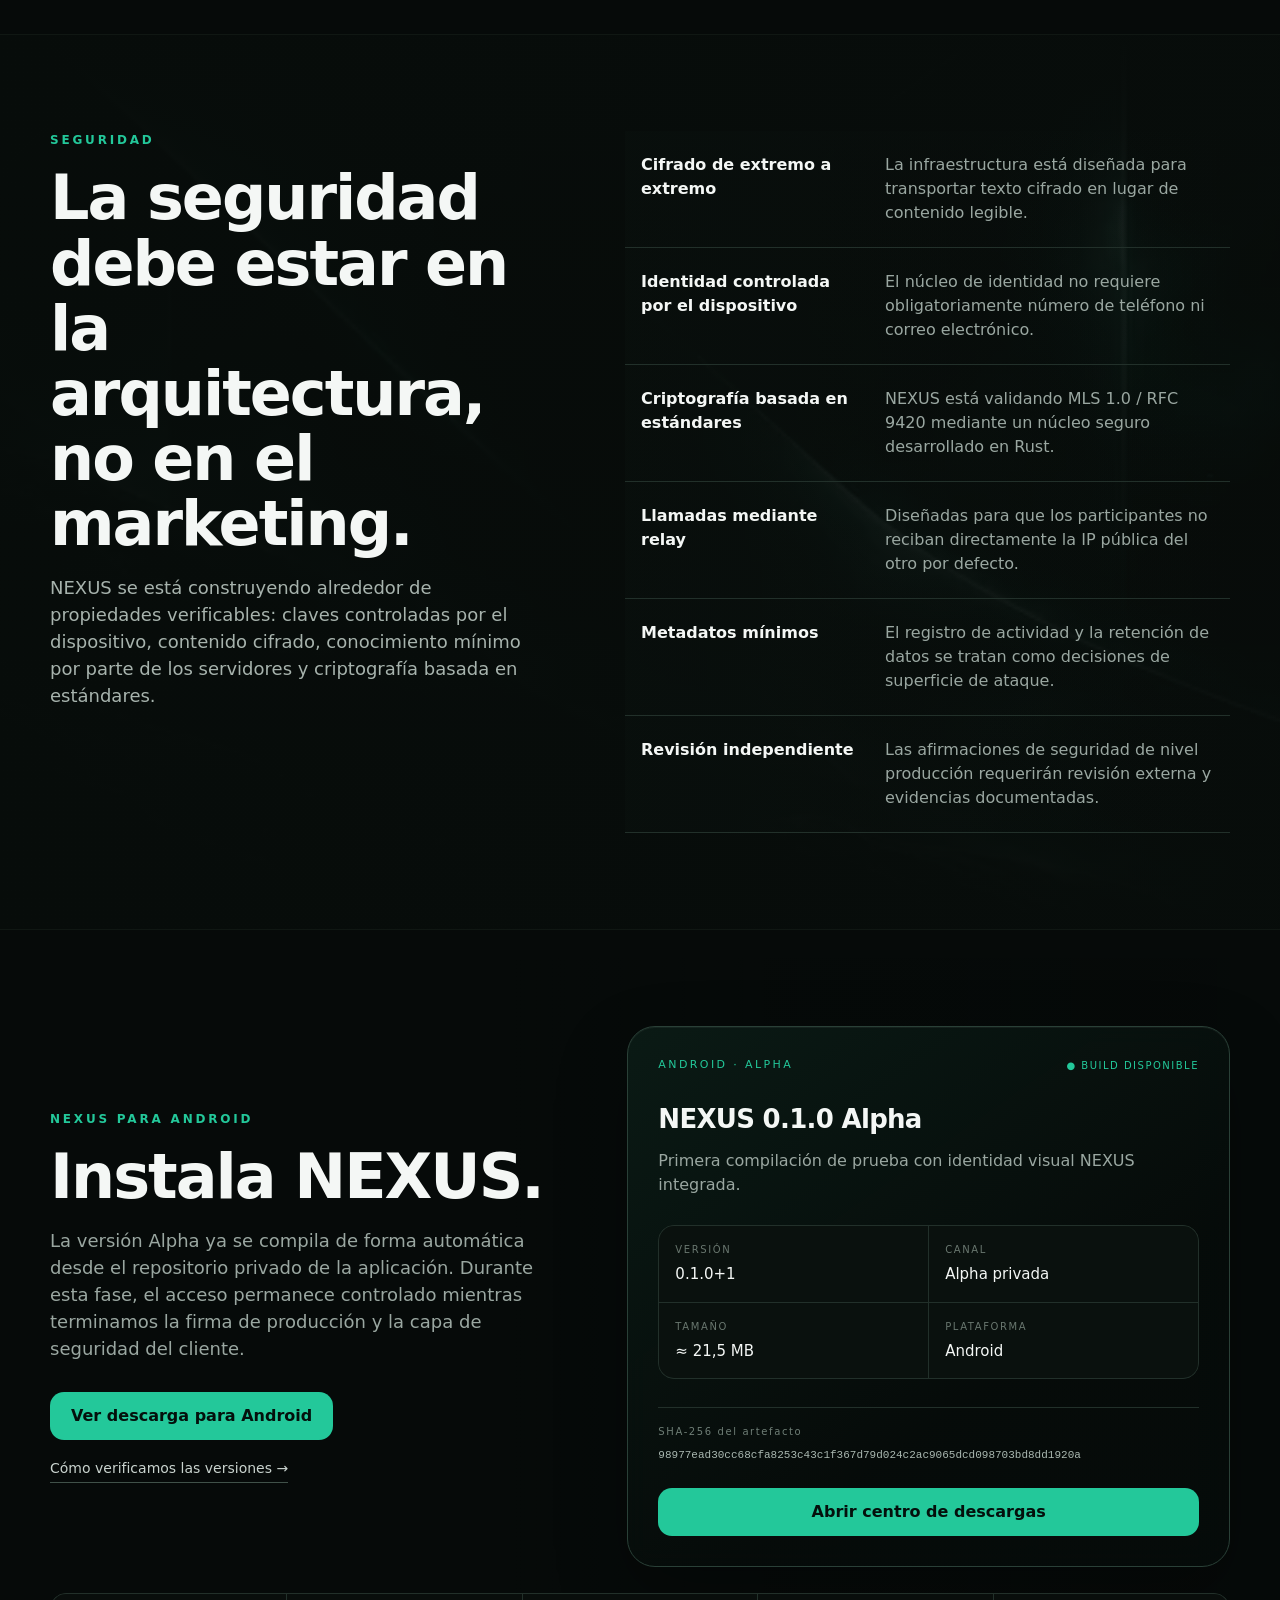
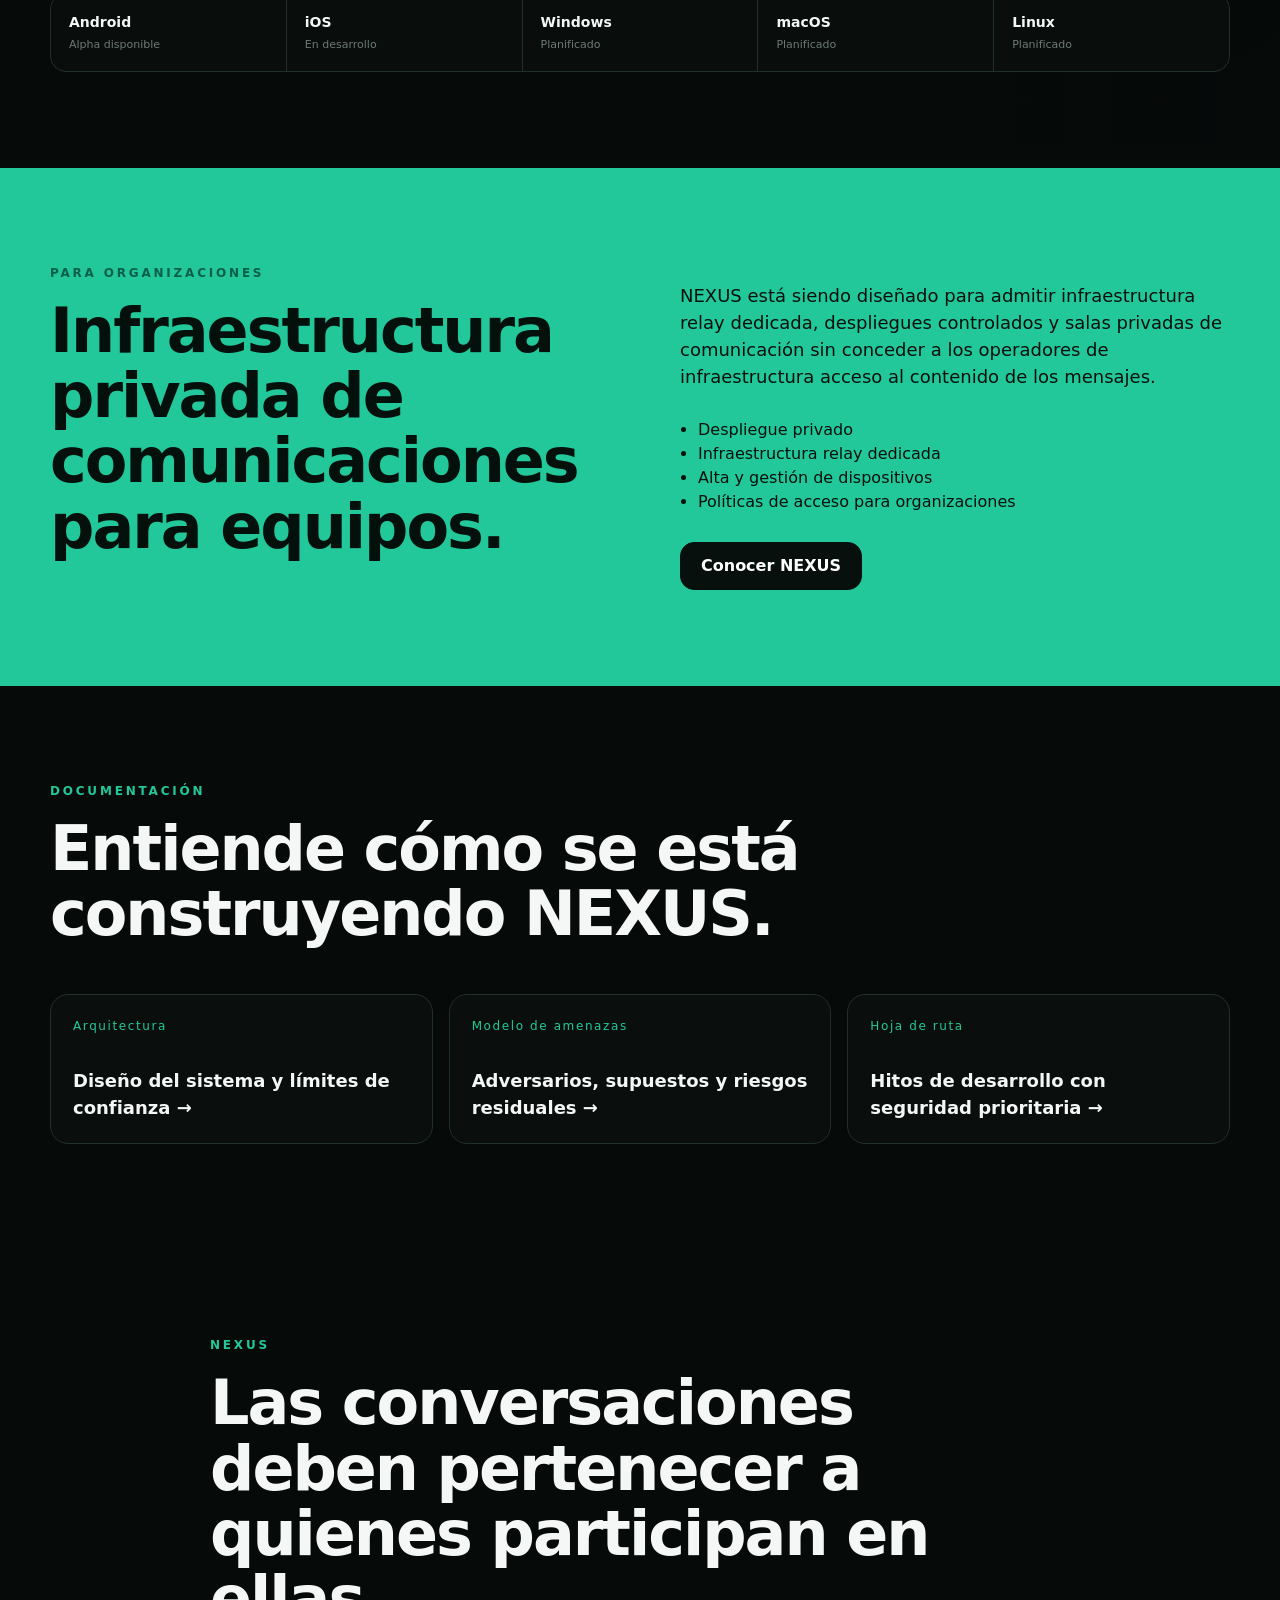
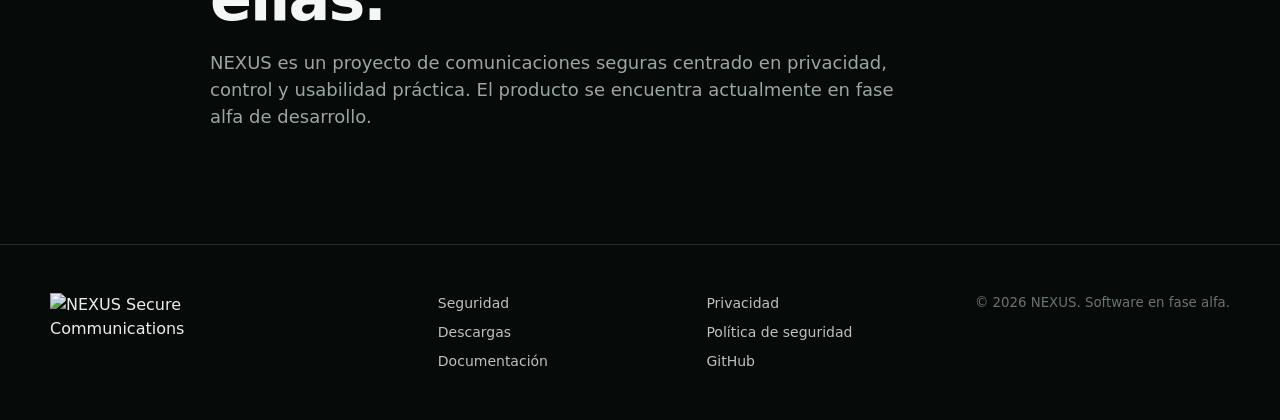
==== commit fdc9b10b: "fix: invalidar caché visual en index.html" ====
--- a/index.html
+++ b/index.html
@@ -20,7 +20,7 @@
   <link rel="icon" type="image/webp" href="[data-uri]">
   <meta property="og:image" content="https://fortisintel.github.io/nexus-website/assets/brand/nexus-wordmark.webp">
   <meta name="twitter:image" content="https://fortisintel.github.io/nexus-website/assets/brand/nexus-wordmark.webp">
-  <link rel="stylesheet" href="assets/styles.css">
+  <link rel="stylesheet" href="assets/styles.css?v=20260921-1845">
   <script type="application/ld+json">
   {
     "@context":"https://schema.org",
@@ -249,6 +249,6 @@
     </div>
   </footer>
 
-  <script src="assets/site.js"></script>
+  <script src="assets/site.js?v=20260921-1845"></script>
 </body>
 </html>
--- a/assets/styles.css
+++ b/assets/styles.css
@@ -248,3 +248,220 @@
   .footer-wordmark{width:210px}
   .download-symbol{width:78px;height:78px}
 }
+
+/* 2026 cinematic NEXUS visual system */
+body{
+  background:
+    radial-gradient(circle at 75% 8%,rgba(15,111,84,.10),transparent 22%),
+    var(--bg);
+}
+.site-header{
+  background:rgba(4,8,7,.72);
+  border-bottom:1px solid rgba(151,255,222,.08);
+  box-shadow:0 8px 34px rgba(0,0,0,.14);
+}
+.hero-cinematic{
+  position:relative;
+  min-height:calc(100svh - 86px);
+  width:100%;
+  max-width:none;
+  margin:0;
+  padding:clamp(84px,11vh,140px) max(20px,calc((100vw - var(--max))/2)) 90px;
+  display:flex;
+  align-items:center;
+  overflow:hidden;
+  isolation:isolate;
+}
+.hero-cinematic-media{
+  position:absolute;
+  z-index:-4;
+  inset:-4%;
+  background:url("visuals/hero-global.webp") 62% center/cover no-repeat;
+  transform:scale(1.04) translate3d(var(--parallax-x,0),var(--parallax-y,0),0);
+  transition:transform 1.2s cubic-bezier(.2,.7,.2,1);
+  animation:cinematicBreath 18s ease-in-out infinite alternate;
+}
+.hero-cinematic-veil{
+  position:absolute;z-index:-3;inset:0;
+  background:
+    linear-gradient(90deg,rgba(3,7,6,.96) 0%,rgba(3,7,6,.86) 34%,rgba(3,7,6,.42) 61%,rgba(3,7,6,.18) 100%),
+    linear-gradient(180deg,rgba(0,0,0,.18),rgba(3,7,6,.36) 75%,var(--bg));
+}
+.hero-cinematic-glow{
+  position:absolute;z-index:-2;width:48vw;height:48vw;min-width:500px;min-height:500px;
+  left:25%;top:26%;border-radius:50%;
+  background:radial-gradient(circle,rgba(34,199,154,.12),transparent 64%);
+  filter:blur(10px);animation:auroraDrift 12s ease-in-out infinite alternate;pointer-events:none;
+}
+.hero-copy-cinematic{width:min(720px,58vw);position:relative;z-index:2}
+.hero-copy-cinematic h1{font-size:clamp(64px,7.1vw,112px);line-height:.91;letter-spacing:-.065em}
+.hero-copy-cinematic h1 span{font-weight:410;color:#c8d4ce}
+.hero-copy-cinematic .hero-lead{max-width:690px;color:#b0bcb6;text-shadow:0 2px 22px rgba(0,0,0,.55)}
+.hero-signal-card{
+  position:absolute;right:max(24px,calc((100vw - var(--max))/2));bottom:72px;
+  width:min(405px,34vw);padding:20px 22px;
+  border:1px solid rgba(159,255,226,.13);border-radius:20px;
+  background:linear-gradient(145deg,rgba(10,19,16,.73),rgba(5,10,8,.56));
+  box-shadow:0 24px 70px rgba(0,0,0,.34),inset 0 1px 0 rgba(255,255,255,.04);
+  backdrop-filter:blur(18px) saturate(120%);
+}
+.signal-card-top{display:flex;justify-content:space-between;gap:16px;font-size:10px;letter-spacing:1.6px;color:#77877f}
+.signal-grid{display:grid;grid-template-columns:1fr 1fr;gap:1px;margin-top:17px;background:rgba(143,174,160,.12)}
+.signal-grid span{display:flex;flex-direction:column;gap:3px;background:rgba(5,11,9,.76);padding:13px}
+.signal-grid small{font-size:8px;letter-spacing:1.45px;color:#68766f}
+.signal-grid strong{font-size:12px;font-weight:550;color:#d8e2dd}
+.hero-scroll-cue{
+  position:absolute;left:max(20px,calc((100vw - var(--max))/2));bottom:28px;
+  display:flex;align-items:center;gap:10px;font-size:9px;letter-spacing:2px;color:#68766f;
+}
+.hero-scroll-cue span{width:32px;height:1px;background:var(--accent);box-shadow:0 0 12px rgba(35,200,154,.7)}
+
+.section-textured{position:relative;overflow:hidden;isolation:isolate}
+.section-textured::before{
+  content:"";position:absolute;z-index:-2;inset:-8%;
+  background:url("visuals/texture-waves.webp") center/cover no-repeat;
+  opacity:.28;filter:saturate(.84) contrast(1.1);
+  animation:textureDrift 22s ease-in-out infinite alternate;
+}
+.section-textured::after{
+  content:"";position:absolute;z-index:-1;inset:0;
+  background:linear-gradient(90deg,rgba(7,12,10,.96),rgba(7,12,10,.80) 46%,rgba(7,12,10,.54)),linear-gradient(180deg,#080d0b 0%,transparent 35%,#080d0b 100%);
+}
+.security-list>div{background:linear-gradient(90deg,rgba(11,19,16,.36),transparent);padding-left:16px;padding-right:12px}
+.security-list>div:hover{background:linear-gradient(90deg,rgba(23,82,64,.28),transparent)}
+
+.downloads-home{
+  position:relative;
+  isolation:isolate;
+}
+.downloads-home::before{
+  content:"";position:absolute;z-index:-2;right:0;top:28px;bottom:20px;width:min(56vw,850px);
+  background:
+    linear-gradient(90deg,var(--bg) 0%,rgba(6,10,9,.32) 33%,rgba(6,10,9,.10)),
+    url("visuals/product-phone.webp") center/cover no-repeat;
+  opacity:.40;mask-image:linear-gradient(90deg,transparent 0%,#000 24%,#000 100%);
+}
+.downloads-home::after{
+  content:"";position:absolute;z-index:-1;inset:0;
+  background:linear-gradient(90deg,var(--bg) 0%,rgba(6,10,9,.94) 41%,rgba(6,10,9,.38) 100%);
+  pointer-events:none;
+}
+.downloads-home .download-showcase,.downloads-home .platform-row{position:relative;z-index:1}
+.release-card{
+  background:linear-gradient(145deg,rgba(12,29,23,.86),rgba(6,12,10,.82) 64%);
+  backdrop-filter:blur(12px);box-shadow:0 28px 70px rgba(0,0,0,.27),inset 0 1px 0 rgba(255,255,255,.05)
+}
+
+.download-cinematic{
+  position:relative;min-height:calc(100svh - 86px);display:flex;align-items:center;overflow:hidden;isolation:isolate;
+}
+.download-cinematic-media{
+  position:absolute;z-index:-4;inset:-4%;
+  background:url("visuals/product-phone.webp") 66% center/cover no-repeat;
+  transform:scale(1.04) translate3d(var(--parallax-x,0),var(--parallax-y,0),0);
+  transition:transform 1.2s cubic-bezier(.2,.7,.2,1);
+  animation:cinematicBreath 18s ease-in-out infinite alternate-reverse;
+}
+.download-cinematic-veil{
+  position:absolute;z-index:-3;inset:0;
+  background:linear-gradient(90deg,rgba(3,7,6,.97) 0%,rgba(3,7,6,.86) 35%,rgba(3,7,6,.30) 67%,rgba(3,7,6,.08)),linear-gradient(180deg,rgba(0,0,0,.15),rgba(3,7,6,.18) 65%,var(--bg));
+}
+.download-cinematic-inner{
+  width:min(calc(100% - 40px),var(--max));display:grid;grid-template-columns:1fr .72fr;gap:72px;align-items:end;
+  padding-top:90px;padding-bottom:92px;
+}
+.download-cinematic-copy{align-self:center;max-width:690px}
+.download-cinematic-copy h1{font-size:clamp(68px,8vw,118px);line-height:.88;letter-spacing:-.065em}
+.download-cinematic-copy h1 span{color:#cbd6d1;font-weight:410}
+.download-cinematic-copy>p:not(.eyebrow){color:#aebbb5;font-size:19px;max-width:620px;margin:24px 0}
+.download-version-line{display:flex;gap:0;flex-wrap:wrap;margin-top:30px}
+.download-version-line span{border:1px solid rgba(148,190,171,.16);padding:10px 14px;font-size:9px;letter-spacing:1.6px;color:#9aaba2;background:rgba(6,12,10,.5)}
+.download-version-line span+span{border-left:0}
+.download-glass-card{
+  border:1px solid rgba(159,255,226,.14);border-radius:26px;padding:28px;
+  background:linear-gradient(145deg,rgba(11,23,19,.80),rgba(5,10,8,.66));
+  backdrop-filter:blur(20px) saturate(125%);box-shadow:0 30px 90px rgba(0,0,0,.40),inset 0 1px 0 rgba(255,255,255,.05);
+}
+.download-glass-card h2{font-size:42px;margin:28px 0 12px}
+.download-glass-card>p{color:#9eaaa4}
+.download-glass-actions{display:grid;gap:15px;margin-top:28px}
+.download-scroll-cue{left:max(20px,calc((100vw - var(--max))/2))}
+
+.download-info-section{position:relative;padding:105px 0 118px;overflow:hidden;isolation:isolate}
+.download-info-texture{
+  position:absolute;z-index:-2;inset:-5%;
+  background:url("visuals/texture-waves.webp") center/cover no-repeat;opacity:.24;
+  animation:textureDrift 24s ease-in-out infinite alternate-reverse;
+}
+.download-info-section::after{
+  content:"";position:absolute;z-index:-1;inset:0;
+  background:linear-gradient(180deg,rgba(6,10,9,.82),rgba(6,10,9,.96) 45%,var(--bg));
+}
+.download-info-grid{display:grid;grid-template-columns:.9fr 1.1fr;gap:64px;align-items:start}
+.release-spec-card{
+  position:sticky;top:120px;padding:32px;border:1px solid rgba(143,177,162,.15);border-radius:28px;
+  background:rgba(8,14,12,.72);backdrop-filter:blur(15px);box-shadow:0 25px 70px rgba(0,0,0,.25)
+}
+.release-spec-card h2{font-size:48px;margin-bottom:26px}
+.release-facts-large{margin-bottom:10px}
+.editorial-details{gap:14px}
+.editorial-details .download-note{
+  position:relative;padding:30px 30px 30px 70px;min-height:170px;
+  background:linear-gradient(110deg,rgba(10,18,15,.90),rgba(8,13,11,.62));
+  border-color:rgba(130,168,151,.13);backdrop-filter:blur(10px)
+}
+.note-index{position:absolute;left:24px;top:31px;font-size:10px;letter-spacing:1.5px;color:var(--accent)}
+.editorial-details .download-note h3{font-size:25px}
+.editorial-details .download-note p{font-size:15px;line-height:1.65}
+
+[data-reveal]{opacity:0;transform:translateY(22px);transition:opacity .9s cubic-bezier(.2,.7,.2,1),transform .9s cubic-bezier(.2,.7,.2,1)}
+[data-reveal].is-visible{opacity:1;transform:none}
+
+@keyframes cinematicBreath{
+  0%{transform:scale(1.04) translate3d(var(--parallax-x,0),var(--parallax-y,0),0)}
+  100%{transform:scale(1.085) translate3d(var(--parallax-x,0),calc(var(--parallax-y,0) - 7px),0)}
+}
+@keyframes auroraDrift{
+  from{transform:translate3d(-2%,-2%,0) scale(.96);opacity:.6}
+  to{transform:translate3d(8%,5%,0) scale(1.12);opacity:1}
+}
+@keyframes textureDrift{
+  from{transform:scale(1.02) translate3d(-1%,0,0)}
+  to{transform:scale(1.08) translate3d(2%,-1.5%,0)}
+}
+
+@media(max-width:900px){
+  .hero-cinematic{min-height:860px;padding-top:100px;align-items:flex-start}
+  .hero-cinematic-media{background-position:68% center}
+  .hero-cinematic-veil{background:linear-gradient(180deg,rgba(3,7,6,.91) 0%,rgba(3,7,6,.69) 48%,rgba(3,7,6,.82) 76%,var(--bg))}
+  .hero-copy-cinematic{width:100%;max-width:680px}
+  .hero-signal-card{left:20px;right:20px;bottom:72px;width:auto}
+  .download-cinematic{min-height:900px}
+  .download-cinematic-media{background-position:64% center}
+  .download-cinematic-veil{background:linear-gradient(180deg,rgba(3,7,6,.88),rgba(3,7,6,.55) 48%,rgba(3,7,6,.88) 74%,var(--bg))}
+  .download-cinematic-inner{grid-template-columns:1fr;gap:36px;align-items:start}
+  .download-cinematic-copy{max-width:670px}
+  .download-glass-card{max-width:590px}
+  .download-info-grid{grid-template-columns:1fr}
+  .release-spec-card{position:relative;top:auto}
+}
+@media(max-width:600px){
+  .hero-cinematic{min-height:840px;padding:78px 14px 90px}
+  .hero-cinematic-media{background-position:72% center;opacity:.88}
+  .hero-copy-cinematic h1,.download-cinematic-copy h1{font-size:clamp(54px,17vw,76px)}
+  .hero-copy-cinematic .hero-lead,.download-cinematic-copy>p:not(.eyebrow){font-size:16px}
+  .hero-signal-card{left:14px;right:14px;bottom:60px;padding:16px}
+  .signal-grid{grid-template-columns:1fr 1fr}
+  .hero-scroll-cue{display:none}
+  .download-cinematic{min-height:920px}
+  .download-cinematic-inner{width:calc(100% - 28px);padding-top:72px;padding-bottom:65px}
+  .download-glass-card{padding:21px}
+  .download-glass-card h2{font-size:34px}
+  .download-info-section{padding:74px 0}
+  .editorial-details .download-note{padding:25px 22px 25px 58px}
+  .note-index{left:20px;top:27px}
+}
+@media(prefers-reduced-motion:reduce){
+  *,*::before,*::after{animation-duration:.001ms!important;animation-iteration-count:1!important;transition-duration:.001ms!important;scroll-behavior:auto!important}
+  [data-reveal]{opacity:1!important;transform:none!important}
+}
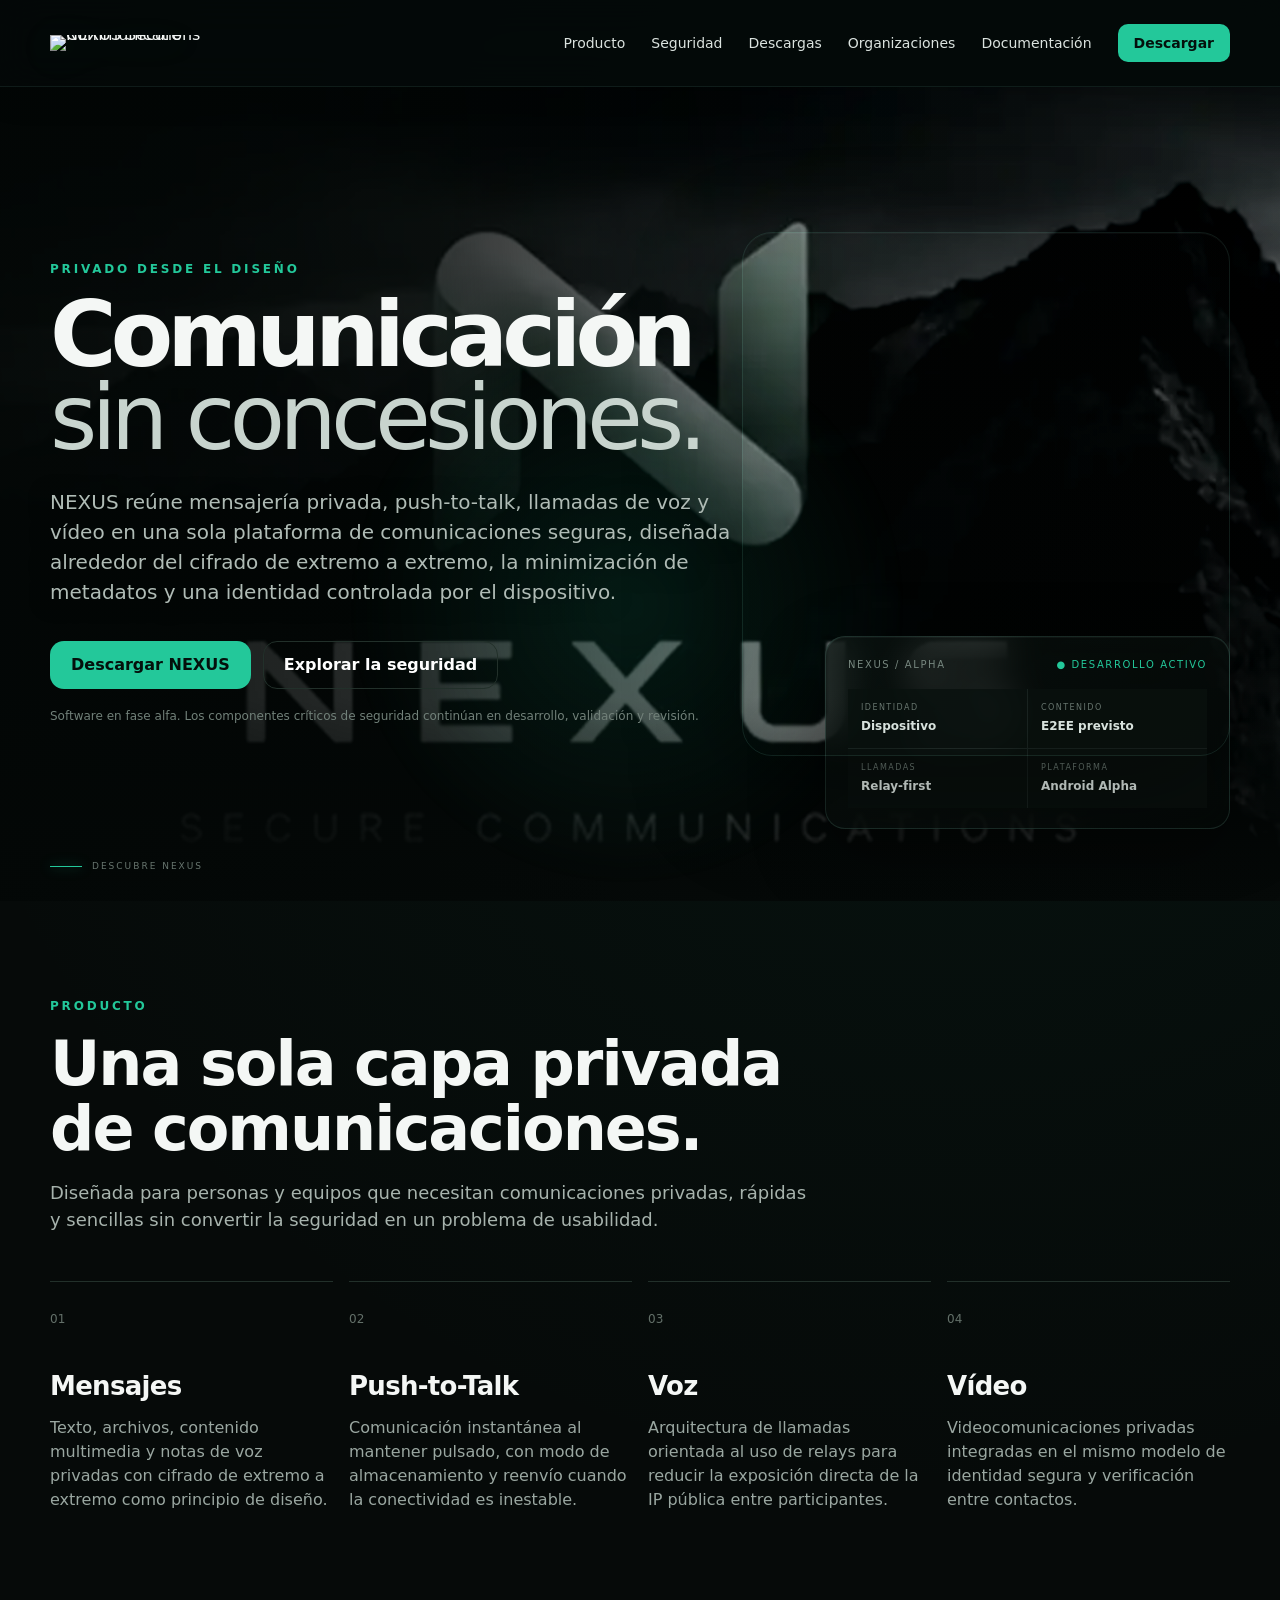
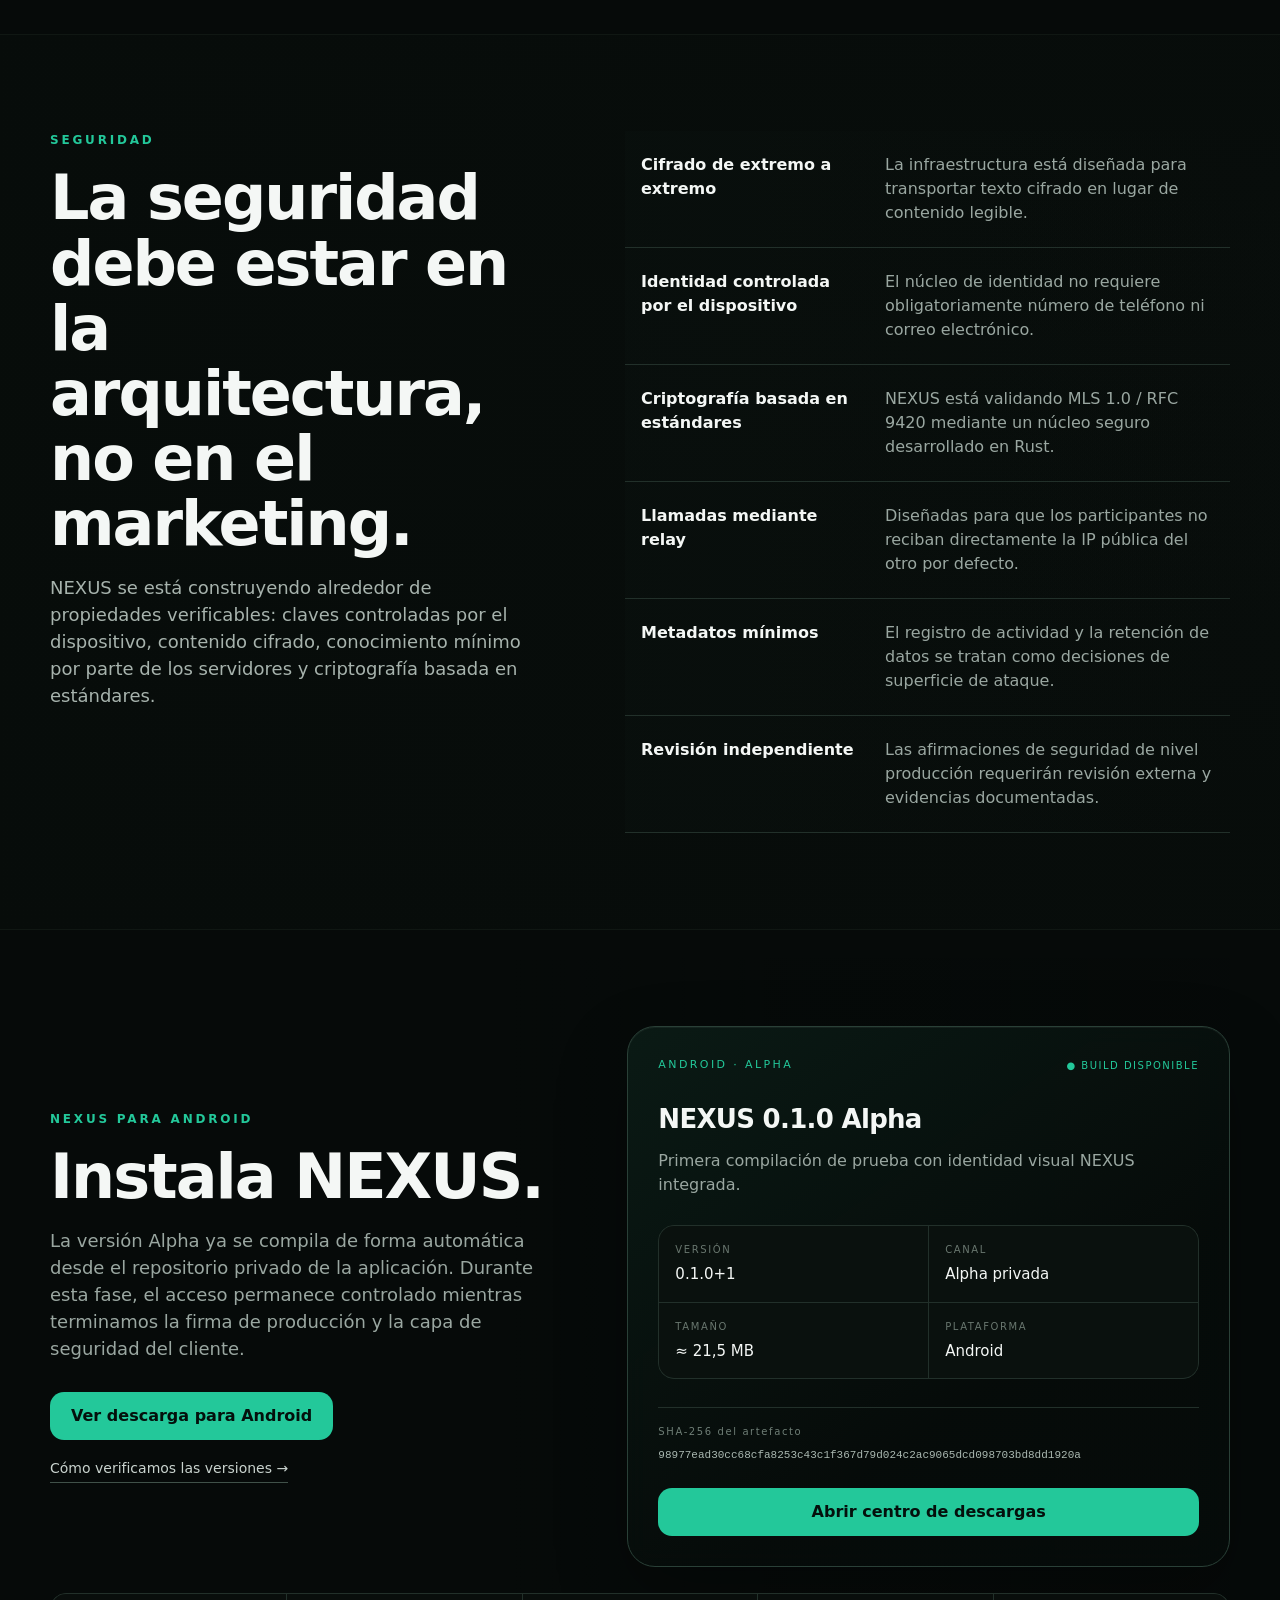
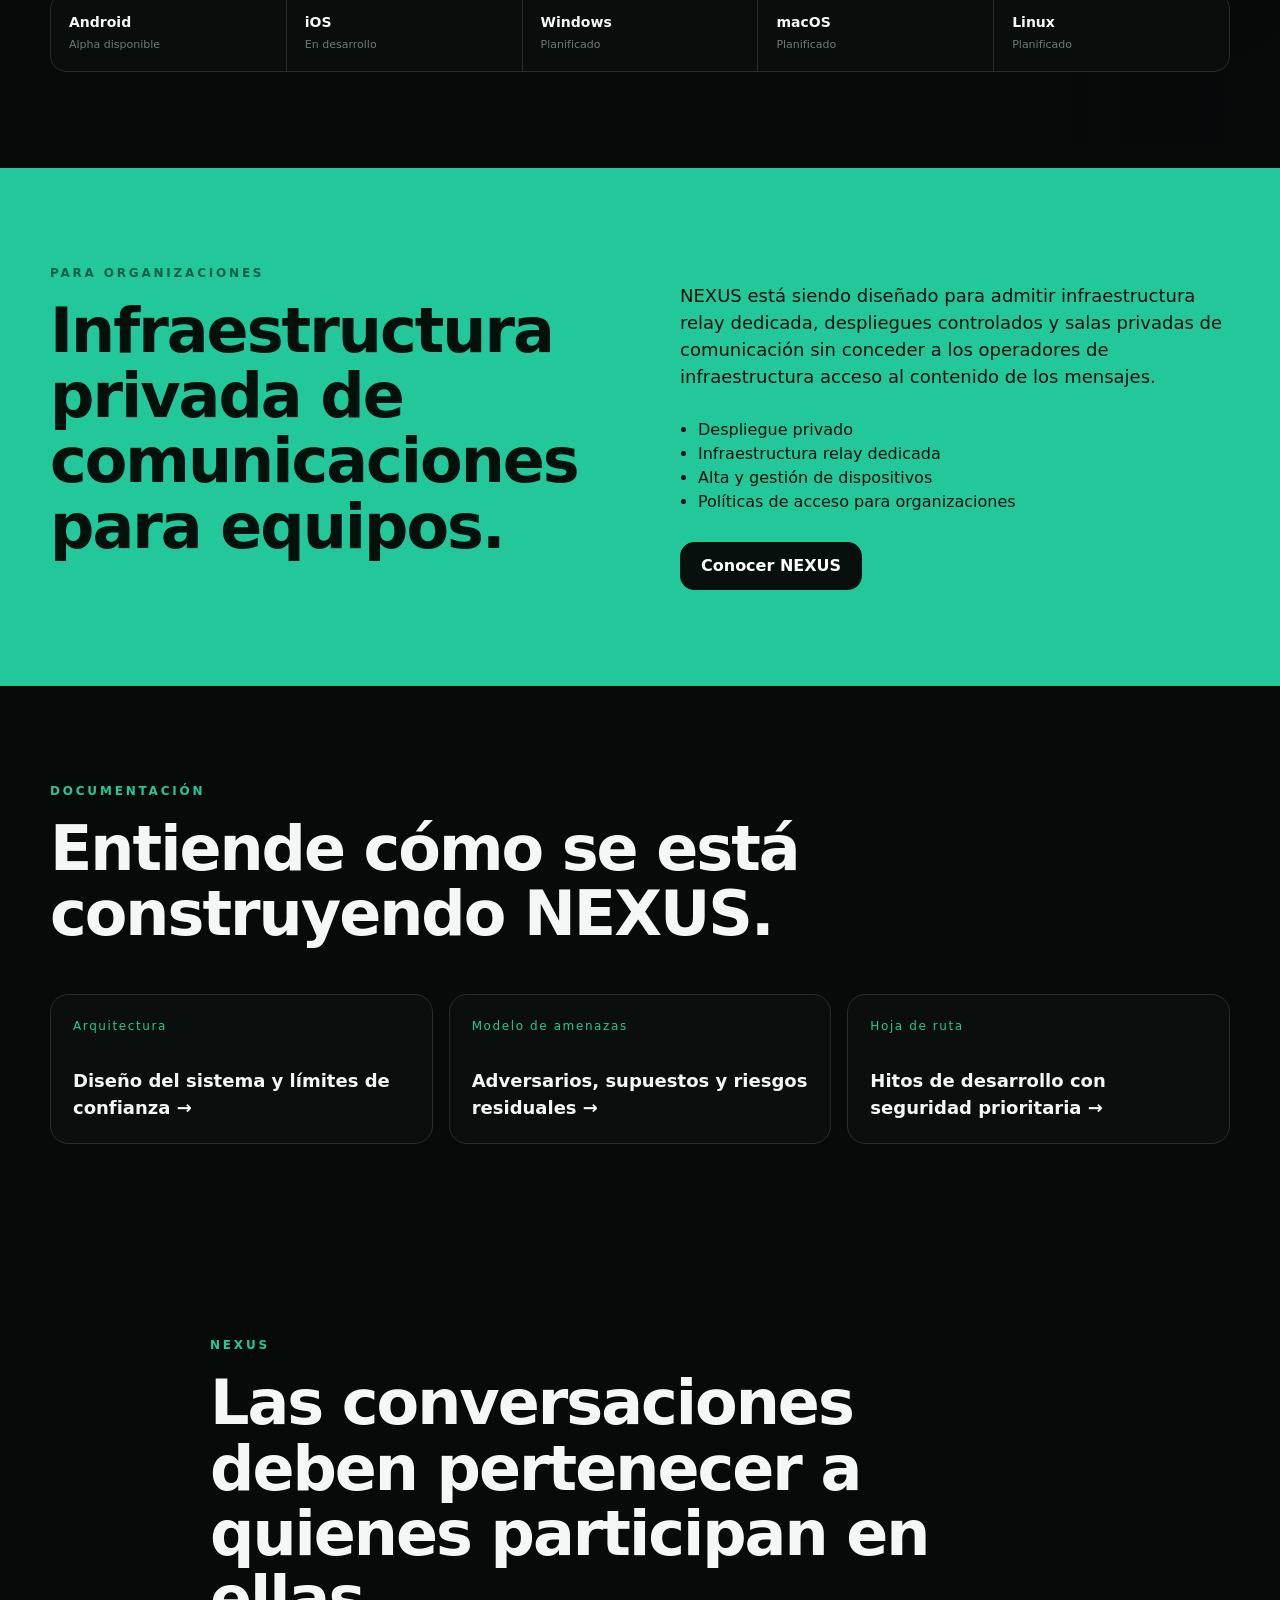
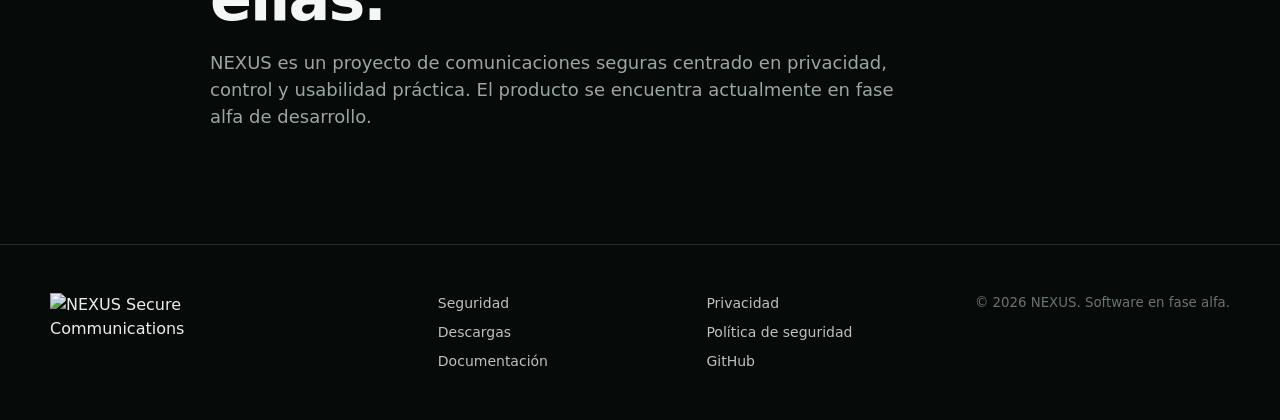
==== commit 792bfdba: "fix: forzar carga visual v2 en index.html" ====
--- a/index.html
+++ b/index.html
@@ -20,7 +20,7 @@
   <link rel="icon" type="image/webp" href="[data-uri]">
   <meta property="og:image" content="https://fortisintel.github.io/nexus-website/assets/brand/nexus-wordmark.webp">
   <meta name="twitter:image" content="https://fortisintel.github.io/nexus-website/assets/brand/nexus-wordmark.webp">
-  <link rel="stylesheet" href="assets/styles.css?v=20260921-1845">
+  <link rel="stylesheet" href="assets/styles.css?v=20260921-visual-v2">
   <script type="application/ld+json">
   {
     "@context":"https://schema.org",
@@ -249,6 +249,6 @@
     </div>
   </footer>
 
-  <script src="assets/site.js?v=20260921-1845"></script>
+  <script src="assets/site.js?v=20260921-visual-v2"></script>
 </body>
 </html>
--- a/assets/styles.css
+++ b/assets/styles.css
@@ -276,7 +276,7 @@
   position:absolute;
   z-index:-4;
   inset:-4%;
-  background:url("visuals/hero-global.webp") 62% center/cover no-repeat;
+  background:url("visuals/hero-global-v2.webp") 62% center/cover no-repeat;
   transform:scale(1.04) translate3d(var(--parallax-x,0),var(--parallax-y,0),0);
   transition:transform 1.2s cubic-bezier(.2,.7,.2,1);
   animation:cinematicBreath 18s ease-in-out infinite alternate;
@@ -284,7 +284,7 @@
 .hero-cinematic-veil{
   position:absolute;z-index:-3;inset:0;
   background:
-    linear-gradient(90deg,rgba(3,7,6,.96) 0%,rgba(3,7,6,.86) 34%,rgba(3,7,6,.42) 61%,rgba(3,7,6,.18) 100%),
+    linear-gradient(90deg,rgba(3,7,6,.90) 0%,rgba(3,7,6,.74) 34%,rgba(3,7,6,.28) 61%,rgba(3,7,6,.06) 100%),
     linear-gradient(180deg,rgba(0,0,0,.18),rgba(3,7,6,.36) 75%,var(--bg));
 }
 .hero-cinematic-glow{
@@ -319,7 +319,7 @@
 .section-textured{position:relative;overflow:hidden;isolation:isolate}
 .section-textured::before{
   content:"";position:absolute;z-index:-2;inset:-8%;
-  background:url("visuals/texture-waves.webp") center/cover no-repeat;
+  background:url("visuals/texture-waves-v2.webp") center/cover no-repeat;
   opacity:.28;filter:saturate(.84) contrast(1.1);
   animation:textureDrift 22s ease-in-out infinite alternate;
 }
@@ -338,7 +338,7 @@
   content:"";position:absolute;z-index:-2;right:0;top:28px;bottom:20px;width:min(56vw,850px);
   background:
     linear-gradient(90deg,var(--bg) 0%,rgba(6,10,9,.32) 33%,rgba(6,10,9,.10)),
-    url("visuals/product-phone.webp") center/cover no-repeat;
+    url("visuals/product-phone-v2.webp") center/cover no-repeat;
   opacity:.40;mask-image:linear-gradient(90deg,transparent 0%,#000 24%,#000 100%);
 }
 .downloads-home::after{
@@ -357,14 +357,14 @@
 }
 .download-cinematic-media{
   position:absolute;z-index:-4;inset:-4%;
-  background:url("visuals/product-phone.webp") 66% center/cover no-repeat;
+  background:url("visuals/product-phone-v2.webp") 66% center/cover no-repeat;
   transform:scale(1.04) translate3d(var(--parallax-x,0),var(--parallax-y,0),0);
   transition:transform 1.2s cubic-bezier(.2,.7,.2,1);
   animation:cinematicBreath 18s ease-in-out infinite alternate-reverse;
 }
 .download-cinematic-veil{
   position:absolute;z-index:-3;inset:0;
-  background:linear-gradient(90deg,rgba(3,7,6,.97) 0%,rgba(3,7,6,.86) 35%,rgba(3,7,6,.30) 67%,rgba(3,7,6,.08)),linear-gradient(180deg,rgba(0,0,0,.15),rgba(3,7,6,.18) 65%,var(--bg));
+  background:linear-gradient(90deg,rgba(3,7,6,.90) 0%,rgba(3,7,6,.72) 35%,rgba(3,7,6,.18) 67%,rgba(3,7,6,.03)),linear-gradient(180deg,rgba(0,0,0,.15),rgba(3,7,6,.18) 65%,var(--bg));
 }
 .download-cinematic-inner{
   width:min(calc(100% - 40px),var(--max));display:grid;grid-template-columns:1fr .72fr;gap:72px;align-items:end;
@@ -390,7 +390,7 @@
 .download-info-section{position:relative;padding:105px 0 118px;overflow:hidden;isolation:isolate}
 .download-info-texture{
   position:absolute;z-index:-2;inset:-5%;
-  background:url("visuals/texture-waves.webp") center/cover no-repeat;opacity:.24;
+  background:url("visuals/texture-waves-v2.webp") center/cover no-repeat;opacity:.24;
   animation:textureDrift 24s ease-in-out infinite alternate-reverse;
 }
 .download-info-section::after{
@@ -465,3 +465,24 @@
   *,*::before,*::after{animation-duration:.001ms!important;animation-iteration-count:1!important;transition-duration:.001ms!important;scroll-behavior:auto!important}
   [data-reveal]{opacity:1!important;transform:none!important}
 }
+
+/* v2 visual correction */
+.hero-cinematic-media{filter:saturate(.86) contrast(1.08) brightness(.90)}
+.download-cinematic-media{filter:saturate(.92) contrast(1.06) brightness(.92)}
+.section-textured::before,.download-info-texture{opacity:.38}
+.downloads-home::before{opacity:.58}
+@media (min-width:901px){
+  .hero-cinematic::after{
+    content:"";
+    position:absolute;
+    right:max(22px,calc((100vw - var(--max))/2));
+    top:50%;
+    width:min(38vw,540px);
+    height:min(58vh,560px);
+    transform:translateY(-50%);
+    border:1px solid rgba(146,255,221,.10);
+    border-radius:30px;
+    box-shadow:0 35px 110px rgba(0,0,0,.34), inset 0 1px 0 rgba(255,255,255,.035);
+    pointer-events:none;
+  }
+}
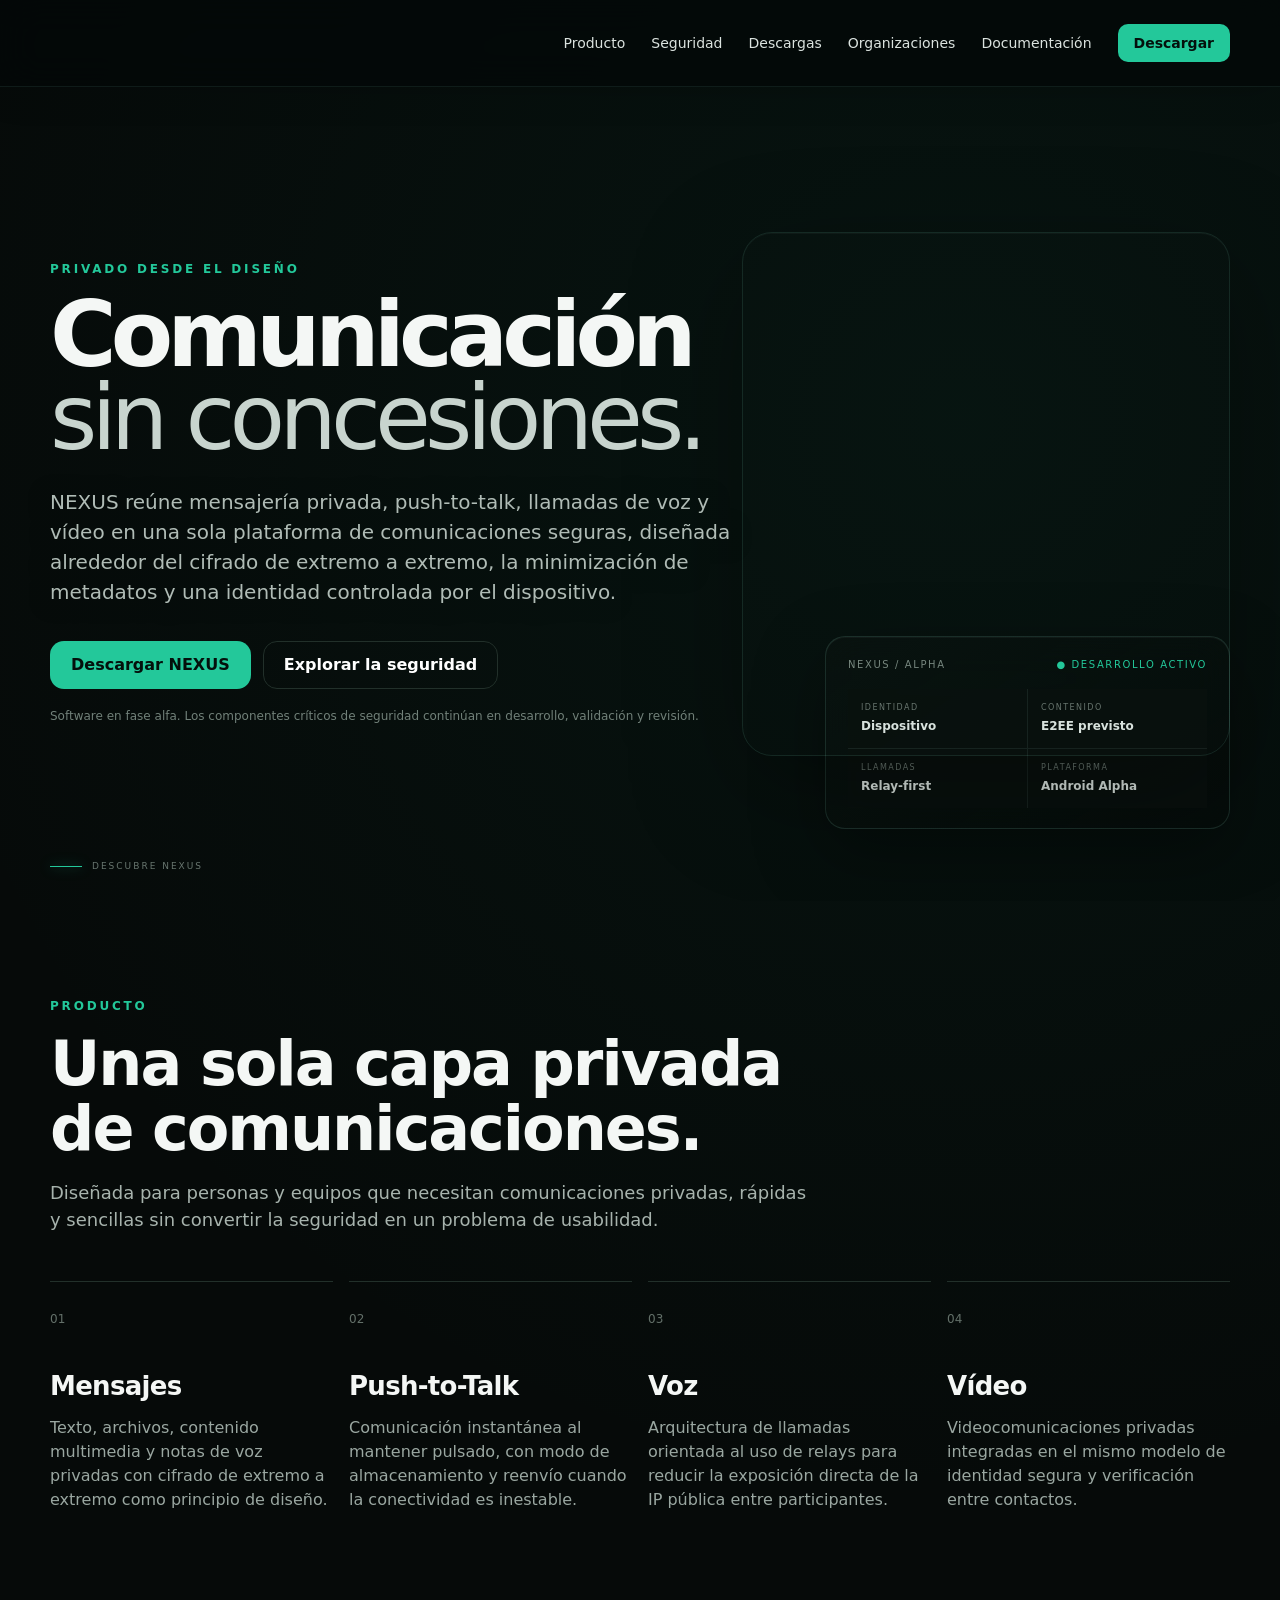
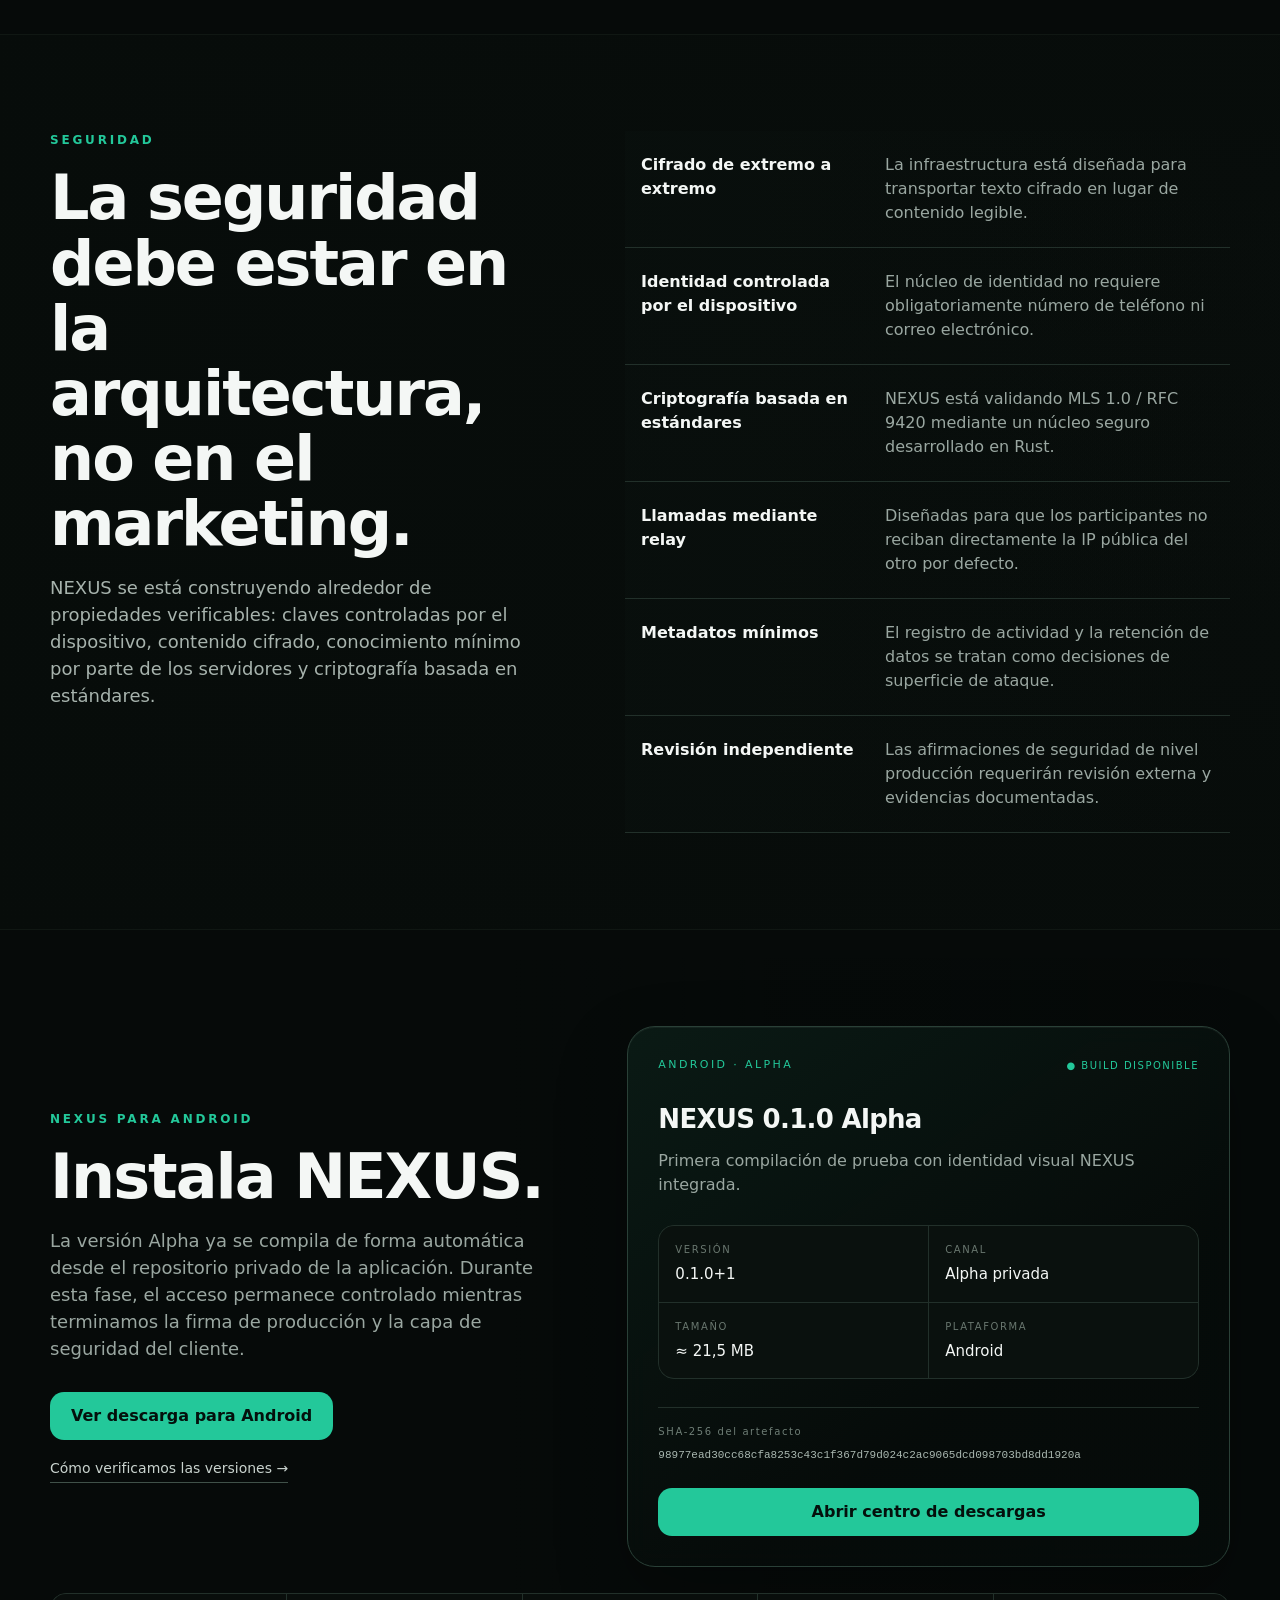
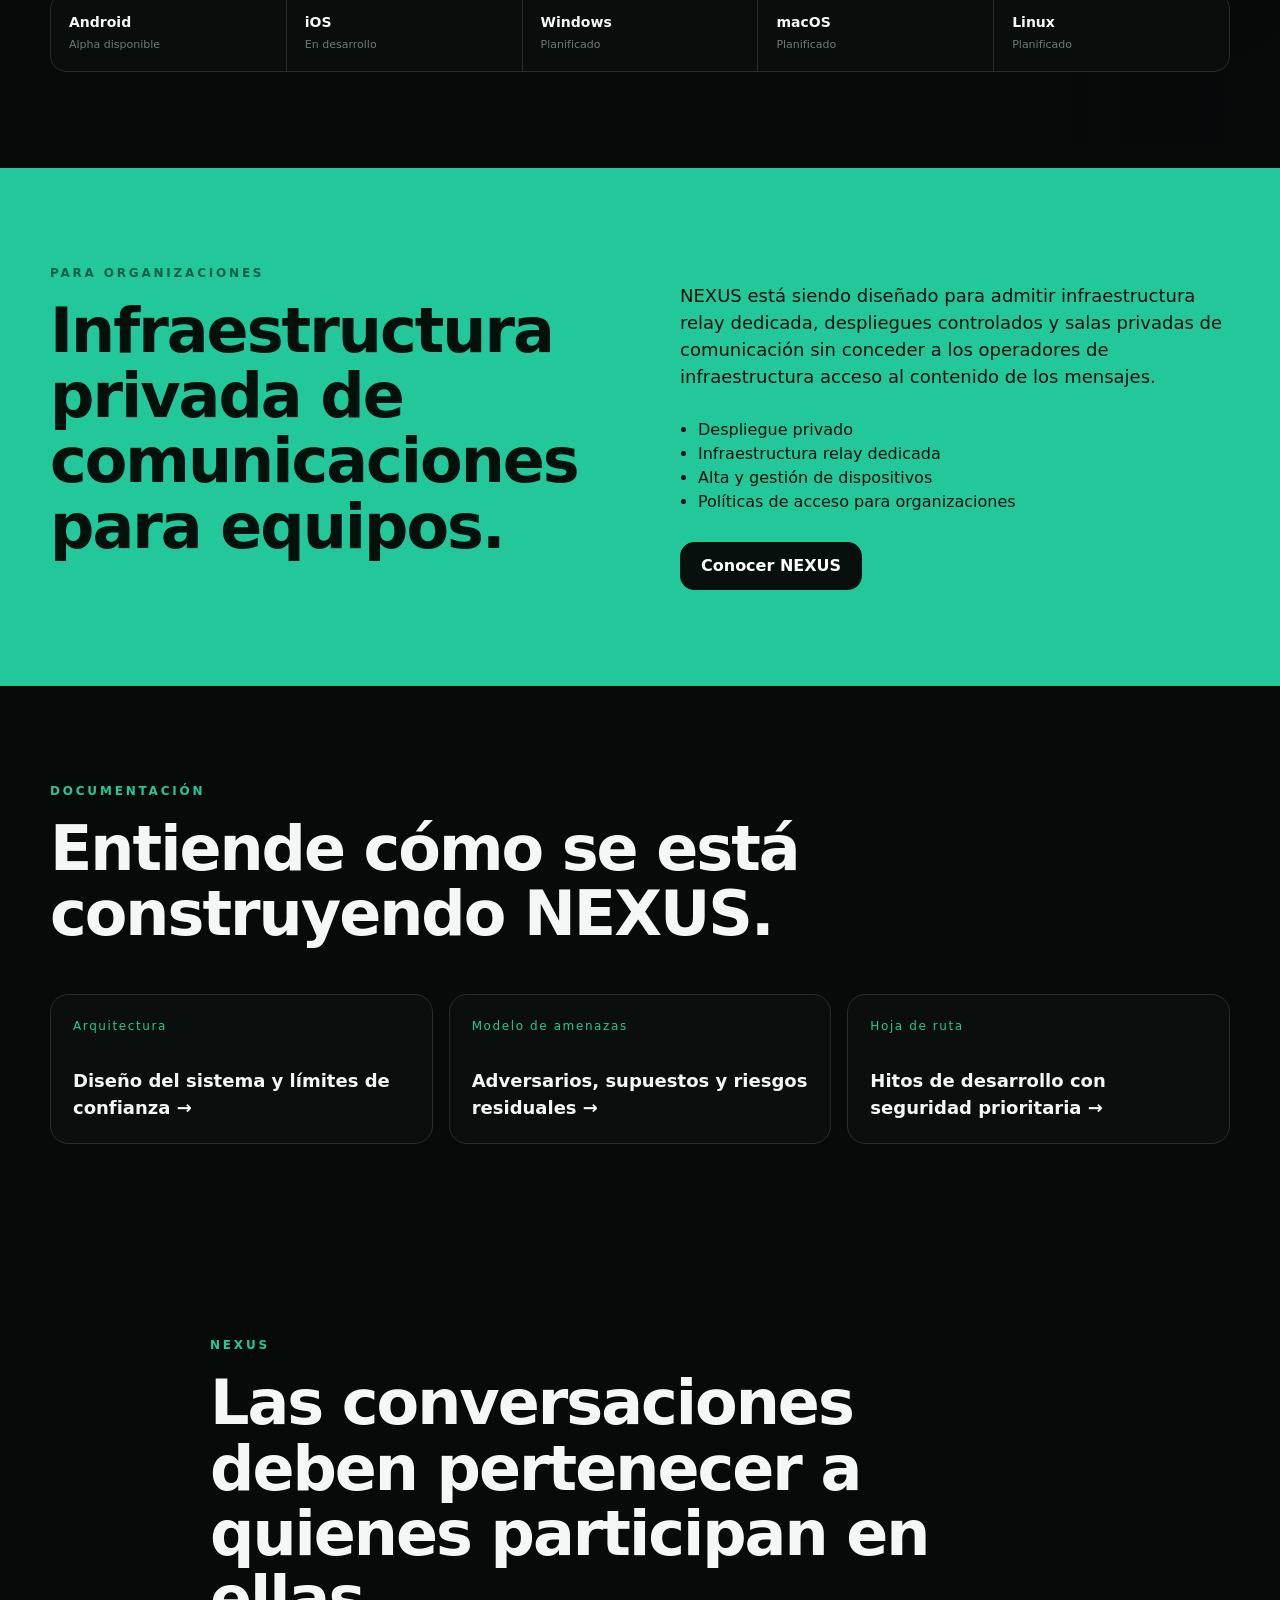
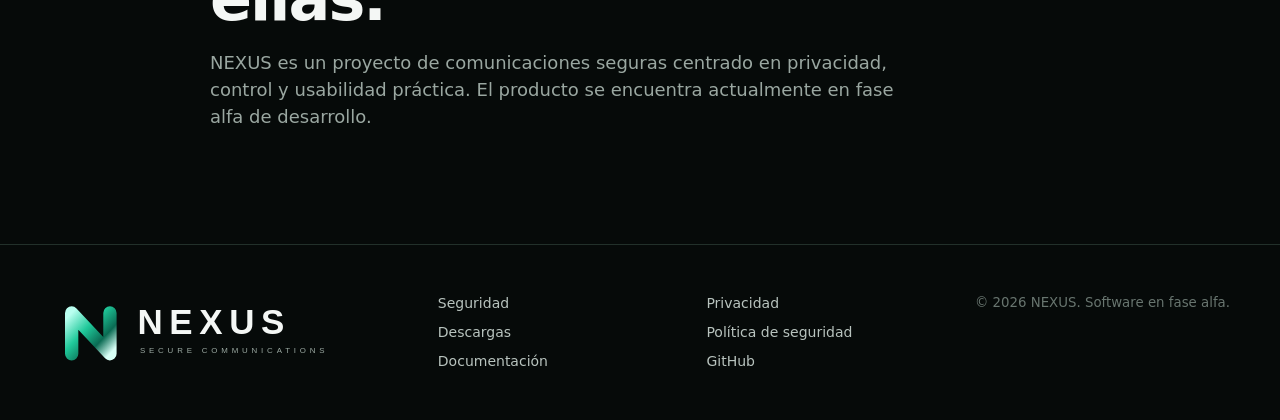
==== commit ce22e36f: "fix: limpiar fondos y reparar logotipo en index.html" ====
--- a/index.html
+++ b/index.html
@@ -17,10 +17,8 @@
   <meta name="twitter:title" content="NEXUS — Comunicaciones seguras">
   <meta name="twitter:description" content="Plataforma de comunicaciones privadas con mensajería, PTT, voz y vídeo.">
   <title>NEXUS | Comunicaciones seguras, mensajería privada, PTT y llamadas</title>
-  <link rel="icon" type="image/webp" href="[data-uri]">
-  <meta property="og:image" content="https://fortisintel.github.io/nexus-website/assets/brand/nexus-wordmark.webp">
-  <meta name="twitter:image" content="https://fortisintel.github.io/nexus-website/assets/brand/nexus-wordmark.webp">
-  <link rel="stylesheet" href="assets/styles.css?v=20260921-visual-v2">
+  <link rel="icon" href="data:image/svg+xml,%3Csvg%20xmlns%3D%22http%3A%2F%2Fwww.w3.org%2F2000%2Fsvg%22%20viewBox%3D%220%200%2092%2092%22%3E%3Crect%20width%3D%2292%22%20height%3D%2292%22%20rx%3D%2220%22%20fill%3D%22%2307100D%22%2F%3E%3Cdefs%3E%3ClinearGradient%20id%3D%22g%22%20x1%3D%220%22%20y1%3D%220%22%20x2%3D%221%22%20y2%3D%221%22%3E%3Cstop%20offset%3D%220%25%22%20stop-color%3D%22%23C7FFF3%22%2F%3E%3Cstop%20offset%3D%2245%25%22%20stop-color%3D%22%2320C99A%22%2F%3E%3Cstop%20offset%3D%22100%25%22%20stop-color%3D%22%230A6B53%22%2F%3E%3C%2FlinearGradient%3E%3C%2Fdefs%3E%3Cpath%20d%3D%22M24%2069V23L68%2069V23%22%20fill%3D%22none%22%20stroke%3D%22url(%23g)%22%20stroke-width%3D%2216%22%20stroke-linecap%3D%22round%22%20stroke-linejoin%3D%22round%22%2F%3E%3C%2Fsvg%3E">
+  <link rel="stylesheet" href="assets/styles.css?v=20260921-clean-v3">
   <script type="application/ld+json">
   {
     "@context":"https://schema.org",
@@ -40,9 +38,21 @@
 
   <header class="site-header">
     <div class="shell header-inner">
-      <a class="brand" href="#top" aria-label="Inicio de NEXUS">
-        <img class="brand-wordmark" src="[data-uri]" alt="NEXUS Secure Communications">
-      </a>
+      <a class="brand" href="#top" aria-label="Inicio de NEXUS"><svg class="nexus-lockup" viewBox="0 0 430 92" role="img" aria-label="NEXUS Secure Communications" xmlns="http://www.w3.org/2000/svg">
+  <defs>
+    <linearGradient id="nexusG" x1="0" y1="0" x2="1" y2="1">
+      <stop offset="0%" stop-color="#B9FFF0"/>
+      <stop offset="38%" stop-color="#20C99A"/>
+      <stop offset="72%" stop-color="#0A6B53"/>
+      <stop offset="100%" stop-color="#D8FFF6"/>
+    </linearGradient>
+  </defs>
+  <g transform="translate(8 7)">
+    <path d="M18 66V17L64 66V17" fill="none" stroke="url(#nexusG)" stroke-width="16" stroke-linecap="round" stroke-linejoin="round"/>
+  </g>
+  <text x="105" y="49" fill="#F4F7F5" font-family="Inter,Segoe UI,Arial,sans-serif" font-size="42" font-weight="700" letter-spacing="8">NEXUS</text>
+  <text x="108" y="72" fill="#9CAAA3" font-family="Inter,Segoe UI,Arial,sans-serif" font-size="9.5" font-weight="500" letter-spacing="4.6">SECURE COMMUNICATIONS</text>
+</svg></a>
 
       <button class="menu-toggle" type="button" aria-expanded="false" aria-controls="primary-nav">Menú</button>
 
@@ -59,9 +69,6 @@
 
   <main id="main">
     <section id="top" class="hero hero-cinematic">
-      <div class="hero-cinematic-media" aria-hidden="true"></div>
-      <div class="hero-cinematic-veil" aria-hidden="true"></div>
-      <div class="hero-cinematic-glow" aria-hidden="true"></div>
 
       <div class="hero-copy hero-copy-cinematic" data-reveal>
         <p class="eyebrow">PRIVADO DESDE EL DISEÑO</p>
@@ -232,9 +239,21 @@
 
   <footer class="site-footer">
     <div class="shell footer-grid">
-      <div class="footer-brand">
-        <img class="footer-wordmark" src="[data-uri]" alt="NEXUS Secure Communications">
-      </div>
+      <div class="footer-brand"><svg class="nexus-lockup" viewBox="0 0 430 92" role="img" aria-label="NEXUS Secure Communications" xmlns="http://www.w3.org/2000/svg">
+  <defs>
+    <linearGradient id="nexusG" x1="0" y1="0" x2="1" y2="1">
+      <stop offset="0%" stop-color="#B9FFF0"/>
+      <stop offset="38%" stop-color="#20C99A"/>
+      <stop offset="72%" stop-color="#0A6B53"/>
+      <stop offset="100%" stop-color="#D8FFF6"/>
+    </linearGradient>
+  </defs>
+  <g transform="translate(8 7)">
+    <path d="M18 66V17L64 66V17" fill="none" stroke="url(#nexusG)" stroke-width="16" stroke-linecap="round" stroke-linejoin="round"/>
+  </g>
+  <text x="105" y="49" fill="#F4F7F5" font-family="Inter,Segoe UI,Arial,sans-serif" font-size="42" font-weight="700" letter-spacing="8">NEXUS</text>
+  <text x="108" y="72" fill="#9CAAA3" font-family="Inter,Segoe UI,Arial,sans-serif" font-size="9.5" font-weight="500" letter-spacing="4.6">SECURE COMMUNICATIONS</text>
+</svg></div>
       <div>
         <a href="#security">Seguridad</a>
         <a href="#downloads">Descargas</a>
@@ -249,6 +268,6 @@
     </div>
   </footer>
 
-  <script src="assets/site.js?v=20260921-visual-v2"></script>
+  <script src="assets/site.js?v=20260921-clean-v3"></script>
 </body>
 </html>
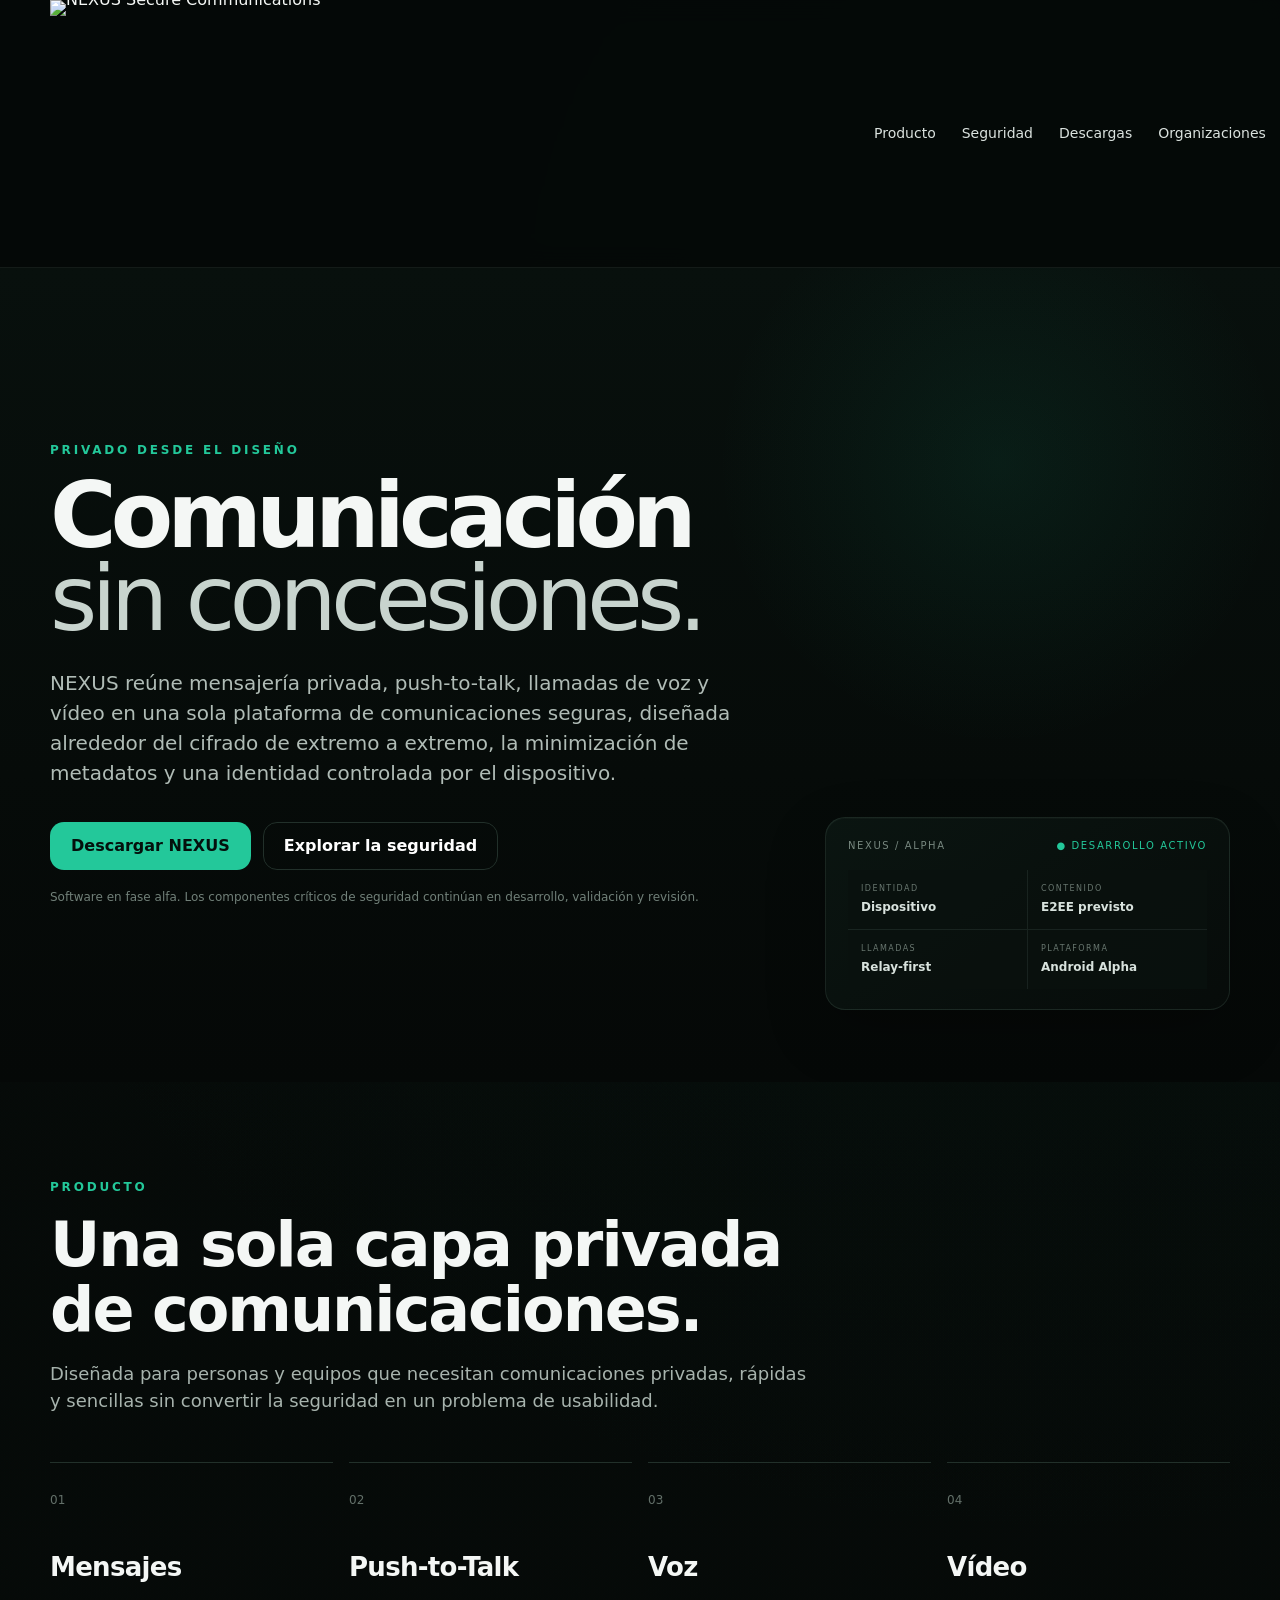
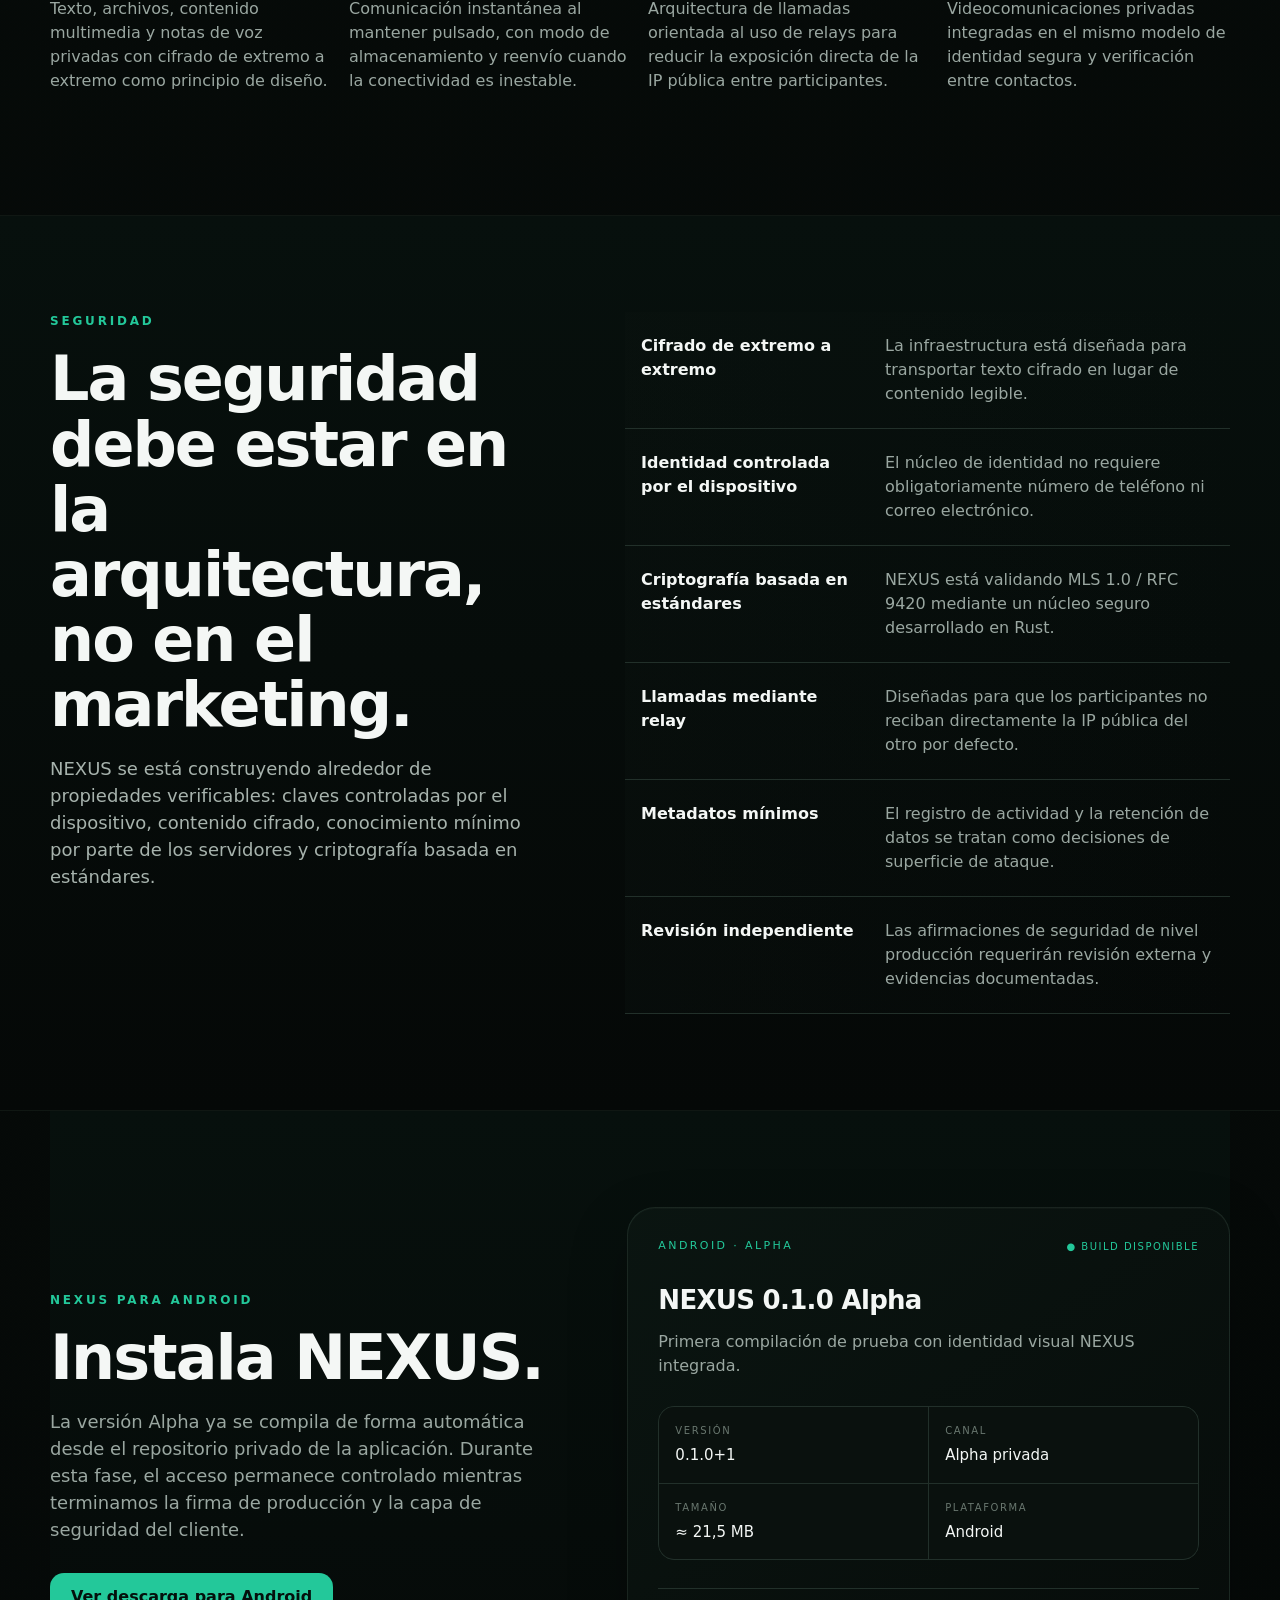
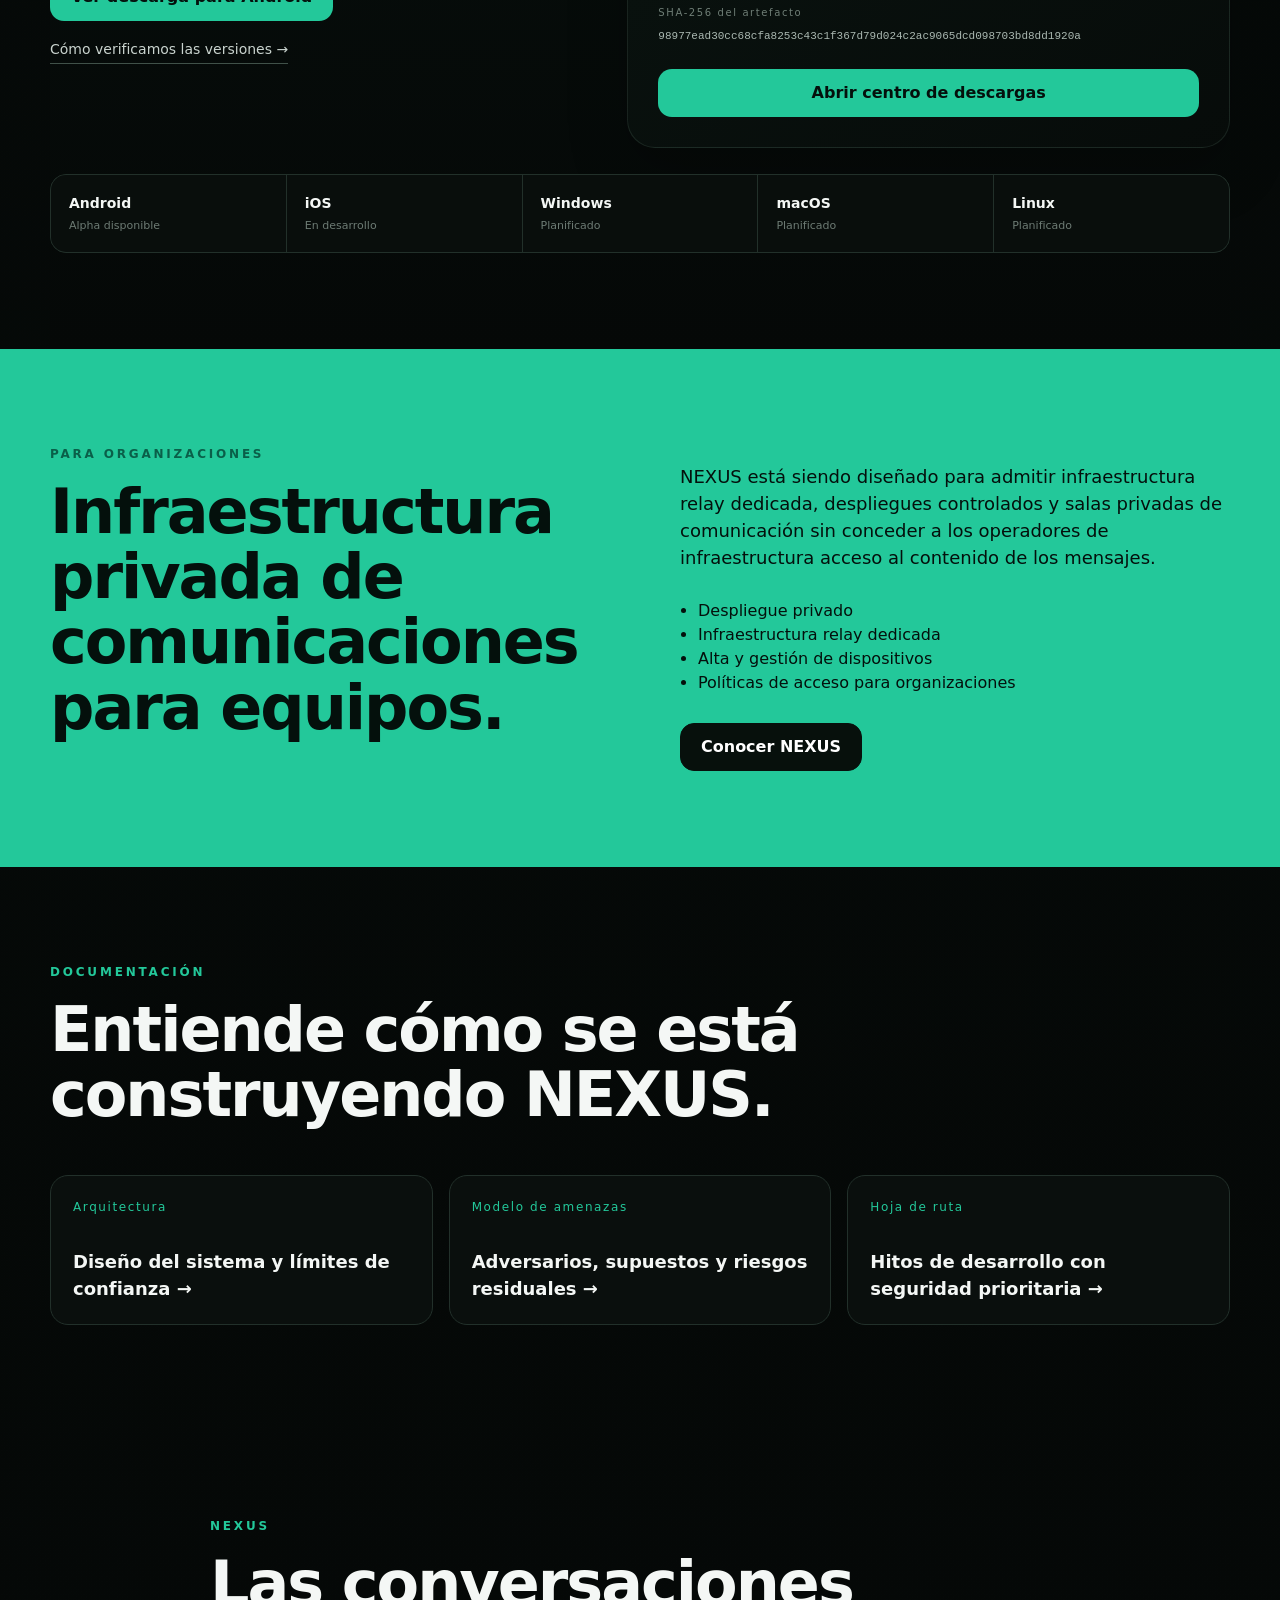
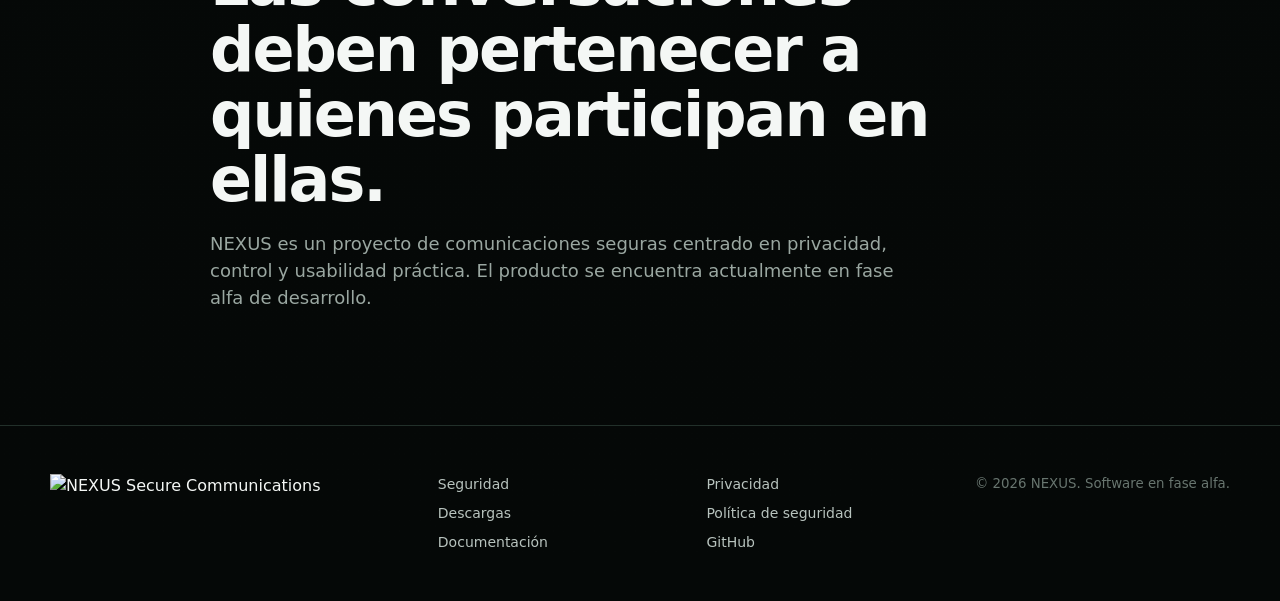
==== commit 232ba8f8: "brand: usar logotipo original en index.html" ====
--- a/index.html
+++ b/index.html
@@ -18,7 +18,7 @@
   <meta name="twitter:description" content="Plataforma de comunicaciones privadas con mensajería, PTT, voz y vídeo.">
   <title>NEXUS | Comunicaciones seguras, mensajería privada, PTT y llamadas</title>
   <link rel="icon" href="data:image/svg+xml,%3Csvg%20xmlns%3D%22http%3A%2F%2Fwww.w3.org%2F2000%2Fsvg%22%20viewBox%3D%220%200%2092%2092%22%3E%3Crect%20width%3D%2292%22%20height%3D%2292%22%20rx%3D%2220%22%20fill%3D%22%2307100D%22%2F%3E%3Cdefs%3E%3ClinearGradient%20id%3D%22g%22%20x1%3D%220%22%20y1%3D%220%22%20x2%3D%221%22%20y2%3D%221%22%3E%3Cstop%20offset%3D%220%25%22%20stop-color%3D%22%23C7FFF3%22%2F%3E%3Cstop%20offset%3D%2245%25%22%20stop-color%3D%22%2320C99A%22%2F%3E%3Cstop%20offset%3D%22100%25%22%20stop-color%3D%22%230A6B53%22%2F%3E%3C%2FlinearGradient%3E%3C%2Fdefs%3E%3Cpath%20d%3D%22M24%2069V23L68%2069V23%22%20fill%3D%22none%22%20stroke%3D%22url(%23g)%22%20stroke-width%3D%2216%22%20stroke-linecap%3D%22round%22%20stroke-linejoin%3D%22round%22%2F%3E%3C%2Fsvg%3E">
-  <link rel="stylesheet" href="assets/styles.css?v=20260921-clean-v3">
+  <link rel="stylesheet" href="assets/styles.css?v=20260921-original-logo-final">
   <script type="application/ld+json">
   {
     "@context":"https://schema.org",
@@ -38,21 +38,7 @@
 
   <header class="site-header">
     <div class="shell header-inner">
-      <a class="brand" href="#top" aria-label="Inicio de NEXUS"><svg class="nexus-lockup" viewBox="0 0 430 92" role="img" aria-label="NEXUS Secure Communications" xmlns="http://www.w3.org/2000/svg">
-  <defs>
-    <linearGradient id="nexusG" x1="0" y1="0" x2="1" y2="1">
-      <stop offset="0%" stop-color="#B9FFF0"/>
-      <stop offset="38%" stop-color="#20C99A"/>
-      <stop offset="72%" stop-color="#0A6B53"/>
-      <stop offset="100%" stop-color="#D8FFF6"/>
-    </linearGradient>
-  </defs>
-  <g transform="translate(8 7)">
-    <path d="M18 66V17L64 66V17" fill="none" stroke="url(#nexusG)" stroke-width="16" stroke-linecap="round" stroke-linejoin="round"/>
-  </g>
-  <text x="105" y="49" fill="#F4F7F5" font-family="Inter,Segoe UI,Arial,sans-serif" font-size="42" font-weight="700" letter-spacing="8">NEXUS</text>
-  <text x="108" y="72" fill="#9CAAA3" font-family="Inter,Segoe UI,Arial,sans-serif" font-size="9.5" font-weight="500" letter-spacing="4.6">SECURE COMMUNICATIONS</text>
-</svg></a>
+      <a class="brand brand-original-wrap" href="#top" aria-label="Inicio de NEXUS"><img class="brand-original" src="/nexus-website/assets/brand/nexus-logo-original.png" alt="NEXUS Secure Communications" width="800" height="267" decoding="async" fetchpriority="high"></a>
 
       <button class="menu-toggle" type="button" aria-expanded="false" aria-controls="primary-nav">Menú</button>
 
@@ -239,21 +225,7 @@
 
   <footer class="site-footer">
     <div class="shell footer-grid">
-      <div class="footer-brand"><svg class="nexus-lockup" viewBox="0 0 430 92" role="img" aria-label="NEXUS Secure Communications" xmlns="http://www.w3.org/2000/svg">
-  <defs>
-    <linearGradient id="nexusG" x1="0" y1="0" x2="1" y2="1">
-      <stop offset="0%" stop-color="#B9FFF0"/>
-      <stop offset="38%" stop-color="#20C99A"/>
-      <stop offset="72%" stop-color="#0A6B53"/>
-      <stop offset="100%" stop-color="#D8FFF6"/>
-    </linearGradient>
-  </defs>
-  <g transform="translate(8 7)">
-    <path d="M18 66V17L64 66V17" fill="none" stroke="url(#nexusG)" stroke-width="16" stroke-linecap="round" stroke-linejoin="round"/>
-  </g>
-  <text x="105" y="49" fill="#F4F7F5" font-family="Inter,Segoe UI,Arial,sans-serif" font-size="42" font-weight="700" letter-spacing="8">NEXUS</text>
-  <text x="108" y="72" fill="#9CAAA3" font-family="Inter,Segoe UI,Arial,sans-serif" font-size="9.5" font-weight="500" letter-spacing="4.6">SECURE COMMUNICATIONS</text>
-</svg></div>
+      <div class="footer-brand"><div class="footer-brand-original"><img class="brand-original" src="/nexus-website/assets/brand/nexus-logo-original.png" alt="NEXUS Secure Communications" width="800" height="267" decoding="async" fetchpriority="high"></div></div>
       <div>
         <a href="#security">Seguridad</a>
         <a href="#downloads">Descargas</a>
--- a/assets/styles.css
+++ b/assets/styles.css
@@ -486,3 +486,104 @@
     pointer-events:none;
   }
 }
+
+/* NEXUS clean visual reset — 2026-09-21 */
+:root{--nexus-panel:#09110e;--nexus-panel-2:#0b1511}
+body{
+  background:
+    radial-gradient(circle at 82% 6%,rgba(22,152,112,.055),transparent 24%),
+    linear-gradient(180deg,#060b09 0%,#050807 100%) !important;
+}
+.site-header{
+  background:rgba(5,9,8,.94)!important;
+  border-bottom:1px solid rgba(157,190,176,.10)!important;
+  box-shadow:none!important;
+  backdrop-filter:blur(12px);
+}
+.brand{display:inline-flex!important;align-items:center!important;line-height:0!important}
+.nexus-lockup{display:block;width:270px;height:auto;max-width:48vw}
+.footer-brand .nexus-lockup{width:280px;max-width:100%}
+.nexus-symbol-inline{display:block;width:88px;height:88px}
+
+/* Remove all raster/effect backgrounds introduced in the cinematic pass */
+.hero-cinematic-media,
+.hero-cinematic-veil,
+.hero-cinematic-glow,
+.download-cinematic-media,
+.download-cinematic-veil,
+.download-info-texture,
+.section-textured::before,
+.section-textured::after,
+.downloads-home::before,
+.downloads-home::after{
+  display:none!important;
+  background:none!important;
+  animation:none!important;
+  filter:none!important;
+  opacity:0!important;
+}
+
+/* Clean, non-pixelated background treatment */
+.hero-cinematic{
+  background:
+    radial-gradient(circle at 78% 24%,rgba(28,190,143,.085),transparent 24%),
+    linear-gradient(180deg,#08100d 0%,#060b09 62%,#050807 100%)!important;
+}
+.download-cinematic{
+  background:
+    radial-gradient(circle at 82% 22%,rgba(28,190,143,.075),transparent 24%),
+    linear-gradient(180deg,#08100d 0%,#060b09 62%,#050807 100%)!important;
+}
+.section-textured,
+.download-info-section,
+.downloads-home{
+  background:linear-gradient(180deg,#07100d,#050807)!important;
+}
+.hero-cinematic::after{display:none!important}
+
+.hero-signal-card,
+.download-glass-card,
+.release-spec-card,
+.release-card,
+.download-note{
+  background:linear-gradient(145deg,rgba(11,22,18,.94),rgba(7,12,10,.96))!important;
+  backdrop-filter:blur(14px);
+  border-color:rgba(132,174,155,.14)!important;
+  box-shadow:0 22px 60px rgba(0,0,0,.24),inset 0 1px 0 rgba(255,255,255,.025)!important;
+}
+
+/* Keep only restrained motion */
+[data-reveal]{opacity:1!important;transform:none!important;transition:none!important}
+.hero-scroll-cue{display:none!important}
+.hero-cinematic,
+.download-cinematic,
+.section-textured::before,
+.download-info-texture{animation:none!important}
+.hero-cinematic-media,
+.download-cinematic-media{transform:none!important}
+body *{scroll-behavior:smooth}
+
+/* Typography and spacing polish */
+.hero-copy-cinematic h1,
+.download-cinematic-copy h1{
+  text-shadow:none!important;
+}
+.hero-copy-cinematic .hero-lead,
+.download-cinematic-copy>p:not(.eyebrow){
+  text-shadow:none!important;
+}
+.header-inner{min-height:82px!important}
+
+@media(max-width:900px){
+  .nexus-lockup{width:230px;max-width:58vw}
+  .hero-cinematic{min-height:760px!important}
+  .download-cinematic{min-height:760px!important}
+}
+@media(max-width:600px){
+  .header-inner{min-height:70px!important}
+  .nexus-lockup{width:188px;max-width:68vw}
+  .footer-brand .nexus-lockup{width:210px}
+  .nexus-symbol-inline{width:72px;height:72px}
+  .hero-cinematic{min-height:720px!important}
+  .download-cinematic{min-height:760px!important}
+}
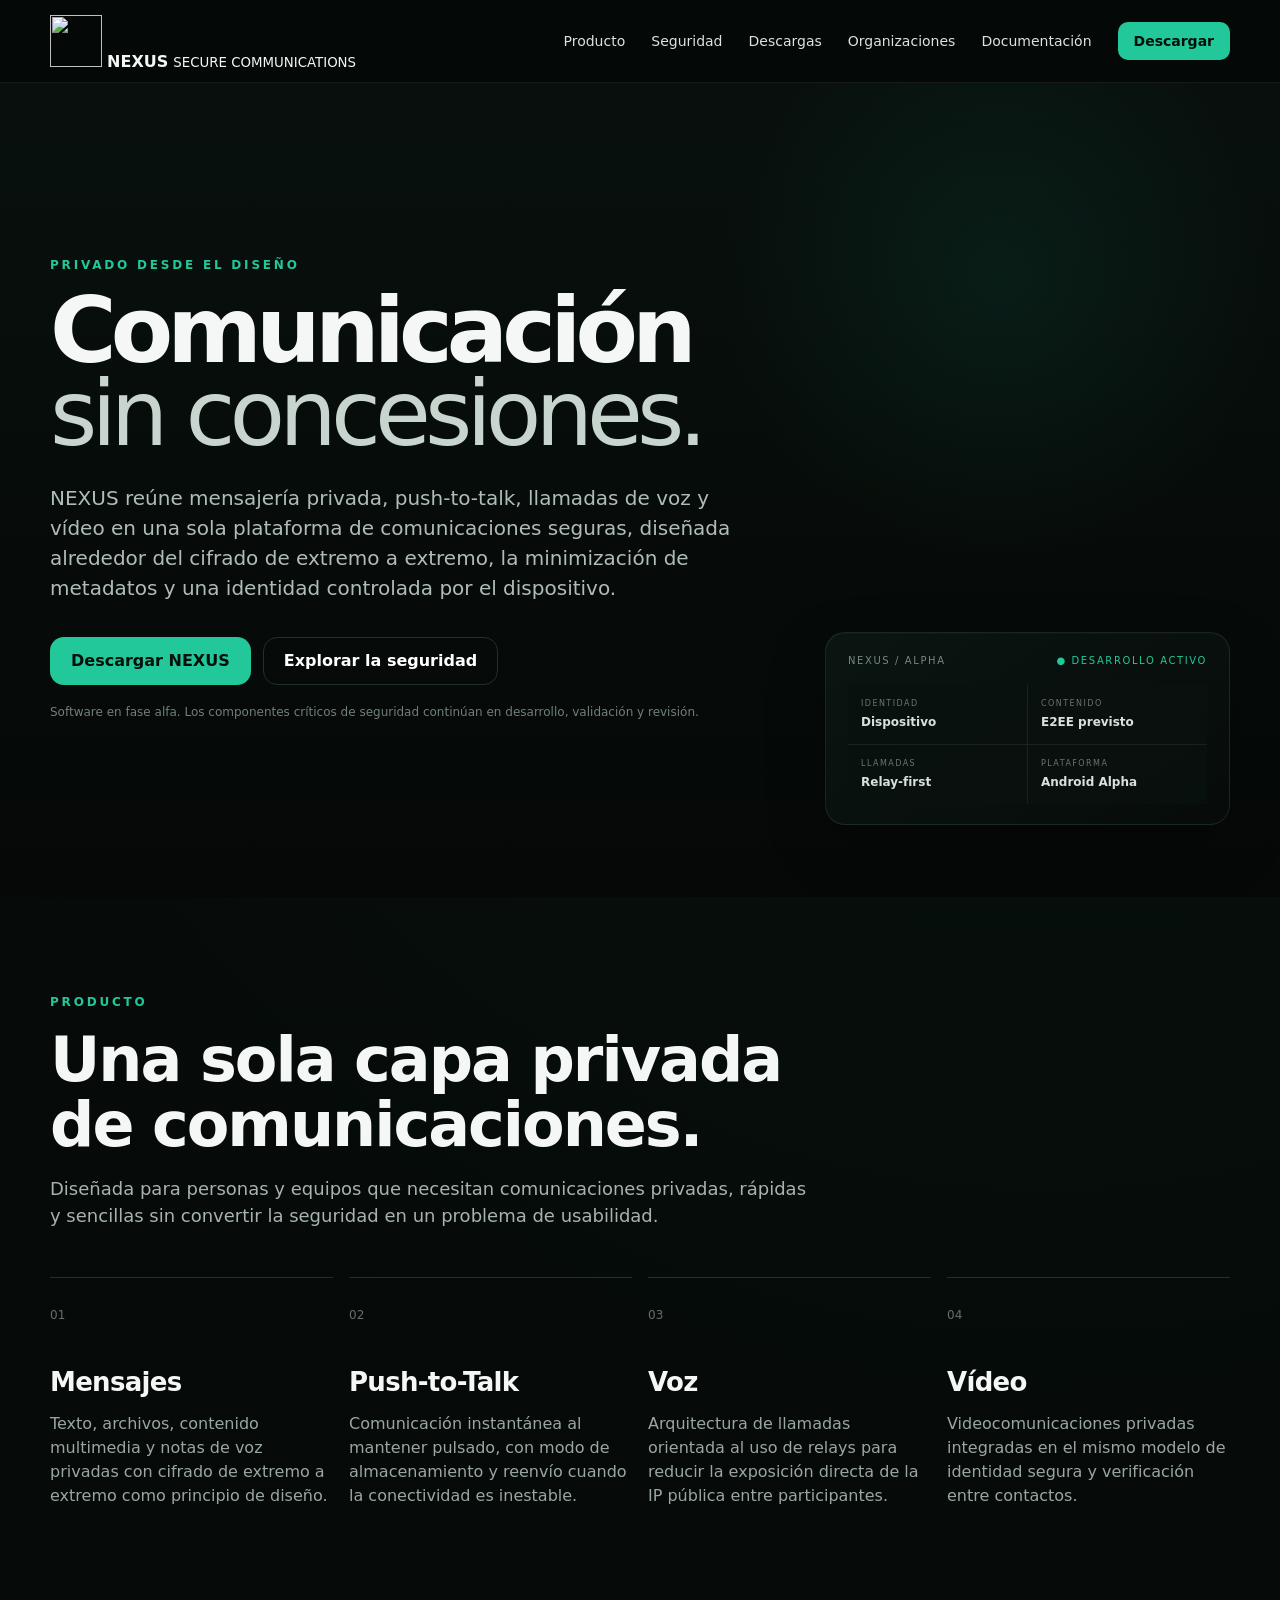
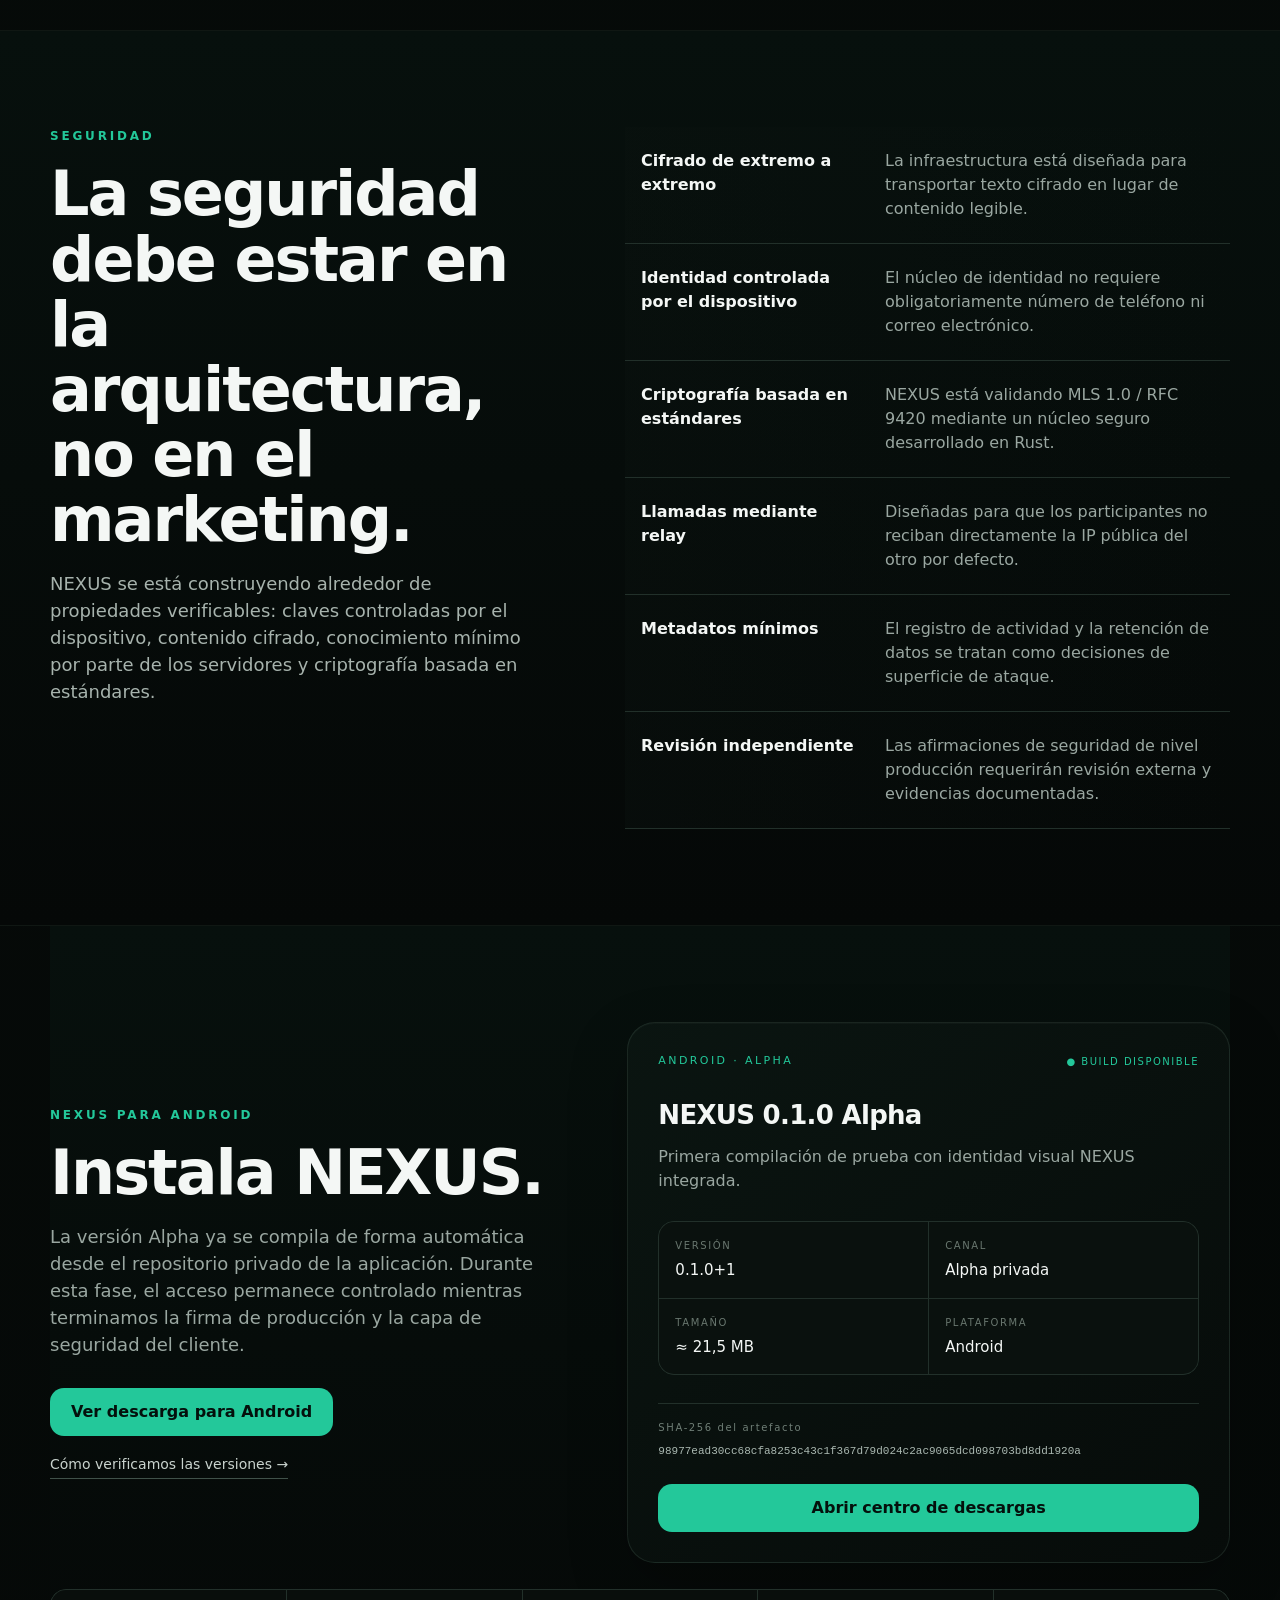
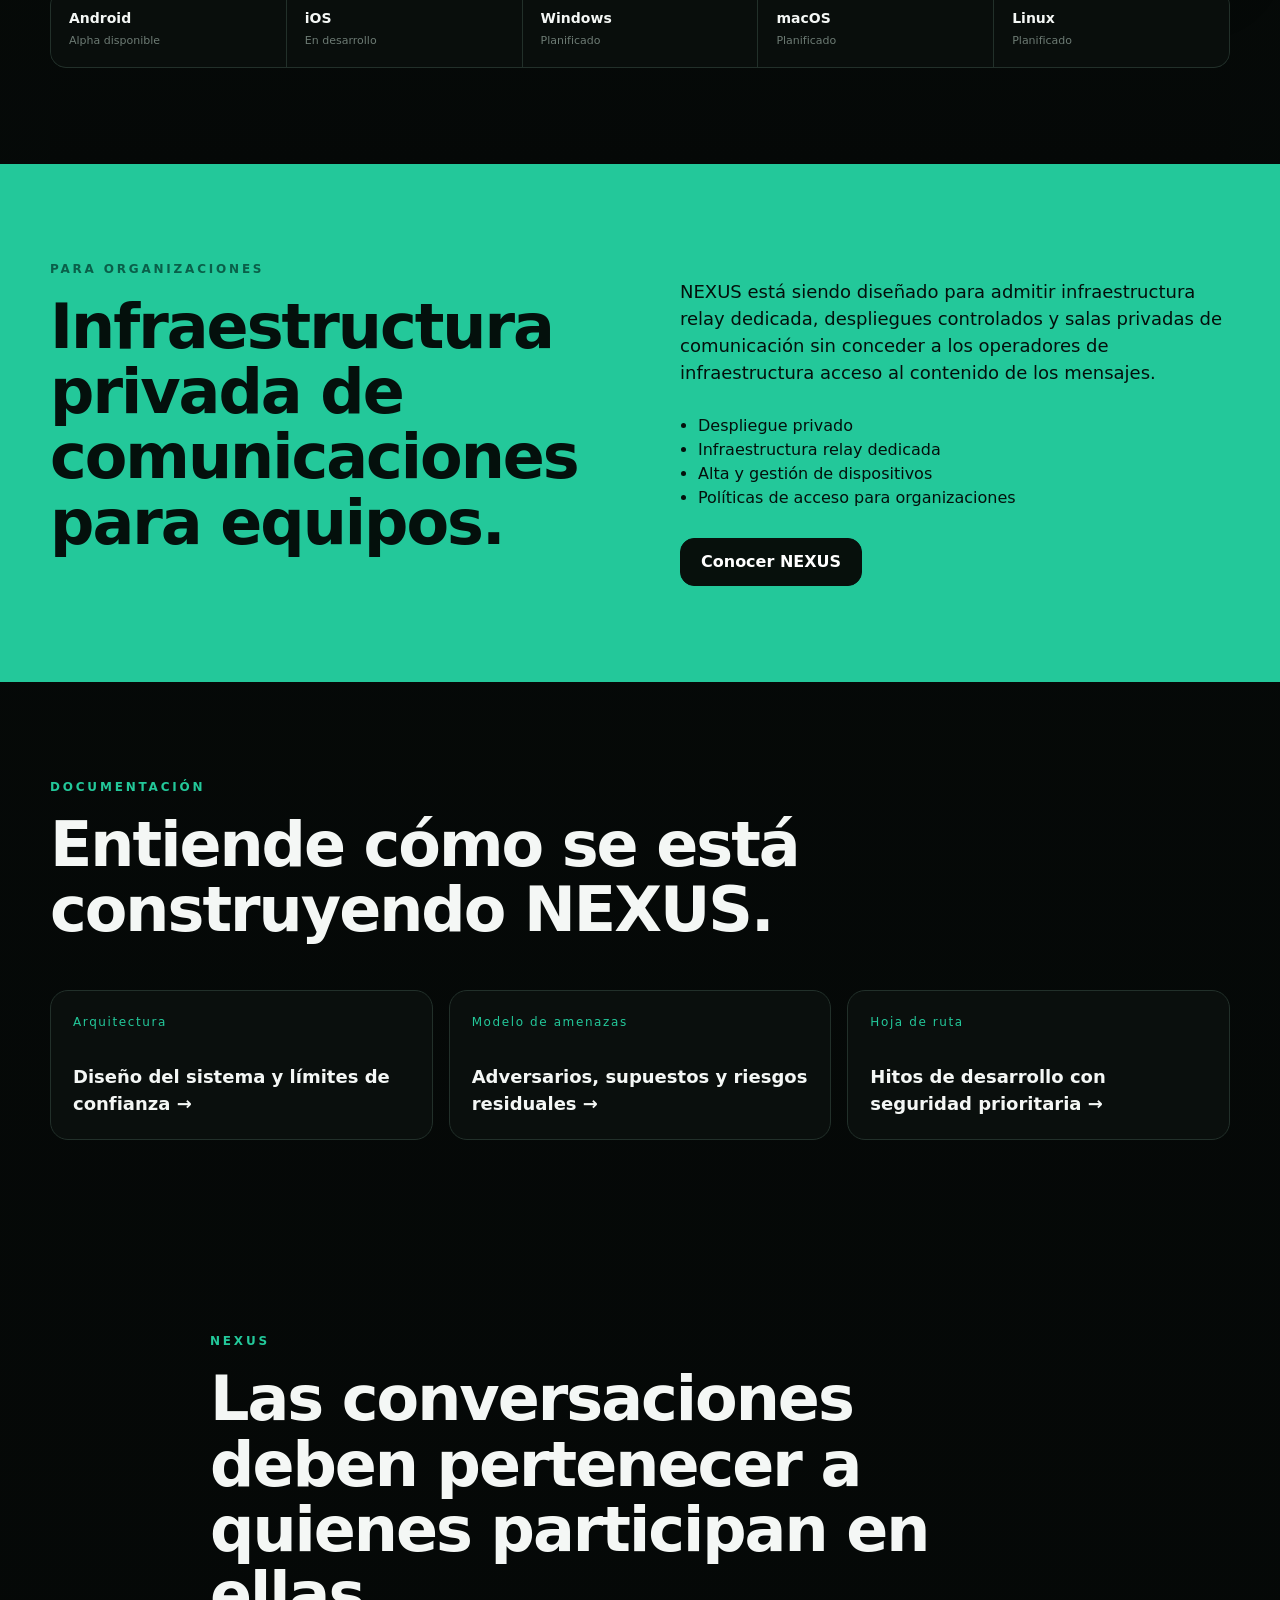
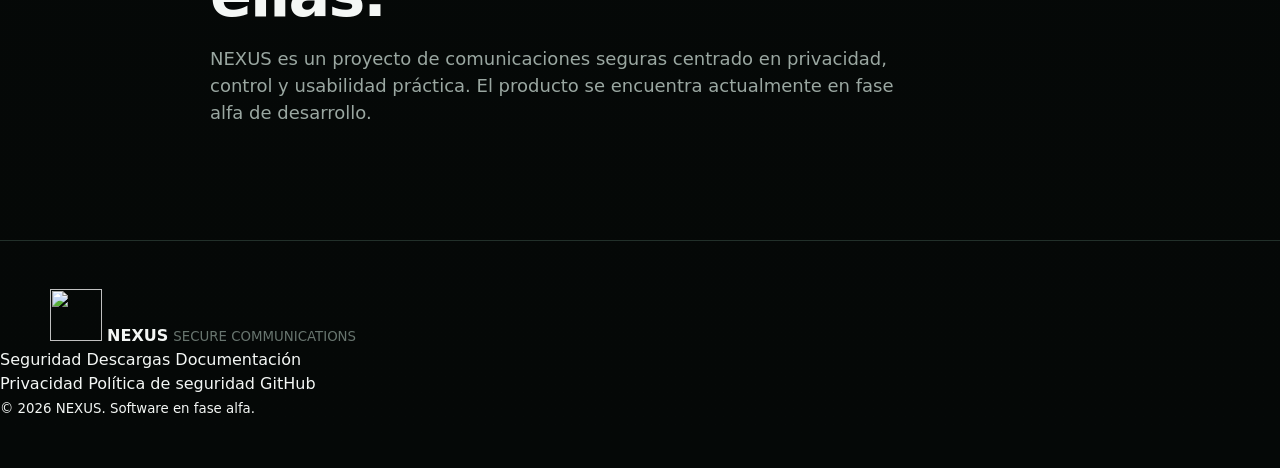
==== commit db5446d5: "fix: eliminar placa blanca y restaurar marca visible en index.html" ====
--- a/index.html
+++ b/index.html
@@ -18,7 +18,7 @@
   <meta name="twitter:description" content="Plataforma de comunicaciones privadas con mensajería, PTT, voz y vídeo.">
   <title>NEXUS | Comunicaciones seguras, mensajería privada, PTT y llamadas</title>
   <link rel="icon" href="data:image/svg+xml,%3Csvg%20xmlns%3D%22http%3A%2F%2Fwww.w3.org%2F2000%2Fsvg%22%20viewBox%3D%220%200%2092%2092%22%3E%3Crect%20width%3D%2292%22%20height%3D%2292%22%20rx%3D%2220%22%20fill%3D%22%2307100D%22%2F%3E%3Cdefs%3E%3ClinearGradient%20id%3D%22g%22%20x1%3D%220%22%20y1%3D%220%22%20x2%3D%221%22%20y2%3D%221%22%3E%3Cstop%20offset%3D%220%25%22%20stop-color%3D%22%23C7FFF3%22%2F%3E%3Cstop%20offset%3D%2245%25%22%20stop-color%3D%22%2320C99A%22%2F%3E%3Cstop%20offset%3D%22100%25%22%20stop-color%3D%22%230A6B53%22%2F%3E%3C%2FlinearGradient%3E%3C%2Fdefs%3E%3Cpath%20d%3D%22M24%2069V23L68%2069V23%22%20fill%3D%22none%22%20stroke%3D%22url(%23g)%22%20stroke-width%3D%2216%22%20stroke-linecap%3D%22round%22%20stroke-linejoin%3D%22round%22%2F%3E%3C%2Fsvg%3E">
-  <link rel="stylesheet" href="assets/styles.css?v=20260921-original-logo-final">
+  <link rel="stylesheet" href="assets/styles.css?v=20260921-brand-live-1">
   <script type="application/ld+json">
   {
     "@context":"https://schema.org",
@@ -38,7 +38,13 @@
 
   <header class="site-header">
     <div class="shell header-inner">
-      <a class="brand brand-original-wrap" href="#top" aria-label="Inicio de NEXUS"><img class="brand-original" src="/nexus-website/assets/brand/nexus-logo-original.png" alt="NEXUS Secure Communications" width="800" height="267" decoding="async" fetchpriority="high"></a>
+      <a class="brand" href="#top" aria-label="Inicio de NEXUS"><span class="brand-lockup-live">
+  <img class="brand-symbol-live" src="/nexus-website/assets/brand/nexus-symbol.webp?v=brand-live-1" alt="" width="52" height="52" decoding="async">
+  <span class="brand-type-live">
+    <strong>NEXUS</strong>
+    <small>SECURE COMMUNICATIONS</small>
+  </span>
+</span></a>
 
       <button class="menu-toggle" type="button" aria-expanded="false" aria-controls="primary-nav">Menú</button>
 
@@ -225,7 +231,13 @@
 
   <footer class="site-footer">
     <div class="shell footer-grid">
-      <div class="footer-brand"><div class="footer-brand-original"><img class="brand-original" src="/nexus-website/assets/brand/nexus-logo-original.png" alt="NEXUS Secure Communications" width="800" height="267" decoding="async" fetchpriority="high"></div></div>
+      <div class="footer-brand"><span class="brand-lockup-live">
+  <img class="brand-symbol-live" src="/nexus-website/assets/brand/nexus-symbol.webp?v=brand-live-1" alt="" width="52" height="52" decoding="async">
+  <span class="brand-type-live">
+    <strong>NEXUS</strong>
+    <small>SECURE COMMUNICATIONS</small>
+  </span>
+</span></div></div>
       <div>
         <a href="#security">Seguridad</a>
         <a href="#downloads">Descargas</a>
--- a/assets/styles.css
+++ b/assets/styles.css
@@ -587,3 +587,47 @@
   .hero-cinematic{min-height:720px!important}
   .download-cinematic{min-height:760px!important}
 }
+
+/* Original NEXUS brand lockup */
+.nexus-lockup{display:none!important}
+.brand-original-wrap{
+  display:inline-flex!important;
+  align-items:center!important;
+  justify-content:center!important;
+  padding:7px 12px!important;
+  border-radius:13px!important;
+  background:#eef2f0!important;
+  border:1px solid rgba(255,255,255,.10)!important;
+  box-shadow:0 8px 28px rgba(0,0,0,.18)!important;
+  line-height:0!important;
+}
+.brand-original{
+  display:block!important;
+  width:238px!important;
+  max-width:42vw!important;
+  height:auto!important;
+  object-fit:contain!important;
+  filter:none!important;
+  opacity:1!important;
+}
+.footer-brand-original{
+  display:inline-flex;
+  align-items:center;
+  justify-content:center;
+  padding:10px 14px;
+  border-radius:14px;
+  background:#eef2f0;
+  border:1px solid rgba(255,255,255,.08);
+}
+.footer-brand-original .brand-original{
+  width:250px!important;
+  max-width:100%!important;
+}
+@media(max-width:900px){
+  .brand-original{width:210px!important;max-width:54vw!important}
+}
+@media(max-width:600px){
+  .brand-original-wrap{padding:6px 9px!important;border-radius:11px!important}
+  .brand-original{width:172px!important;max-width:60vw!important}
+  .footer-brand-original .brand-original{width:190px!important}
+}
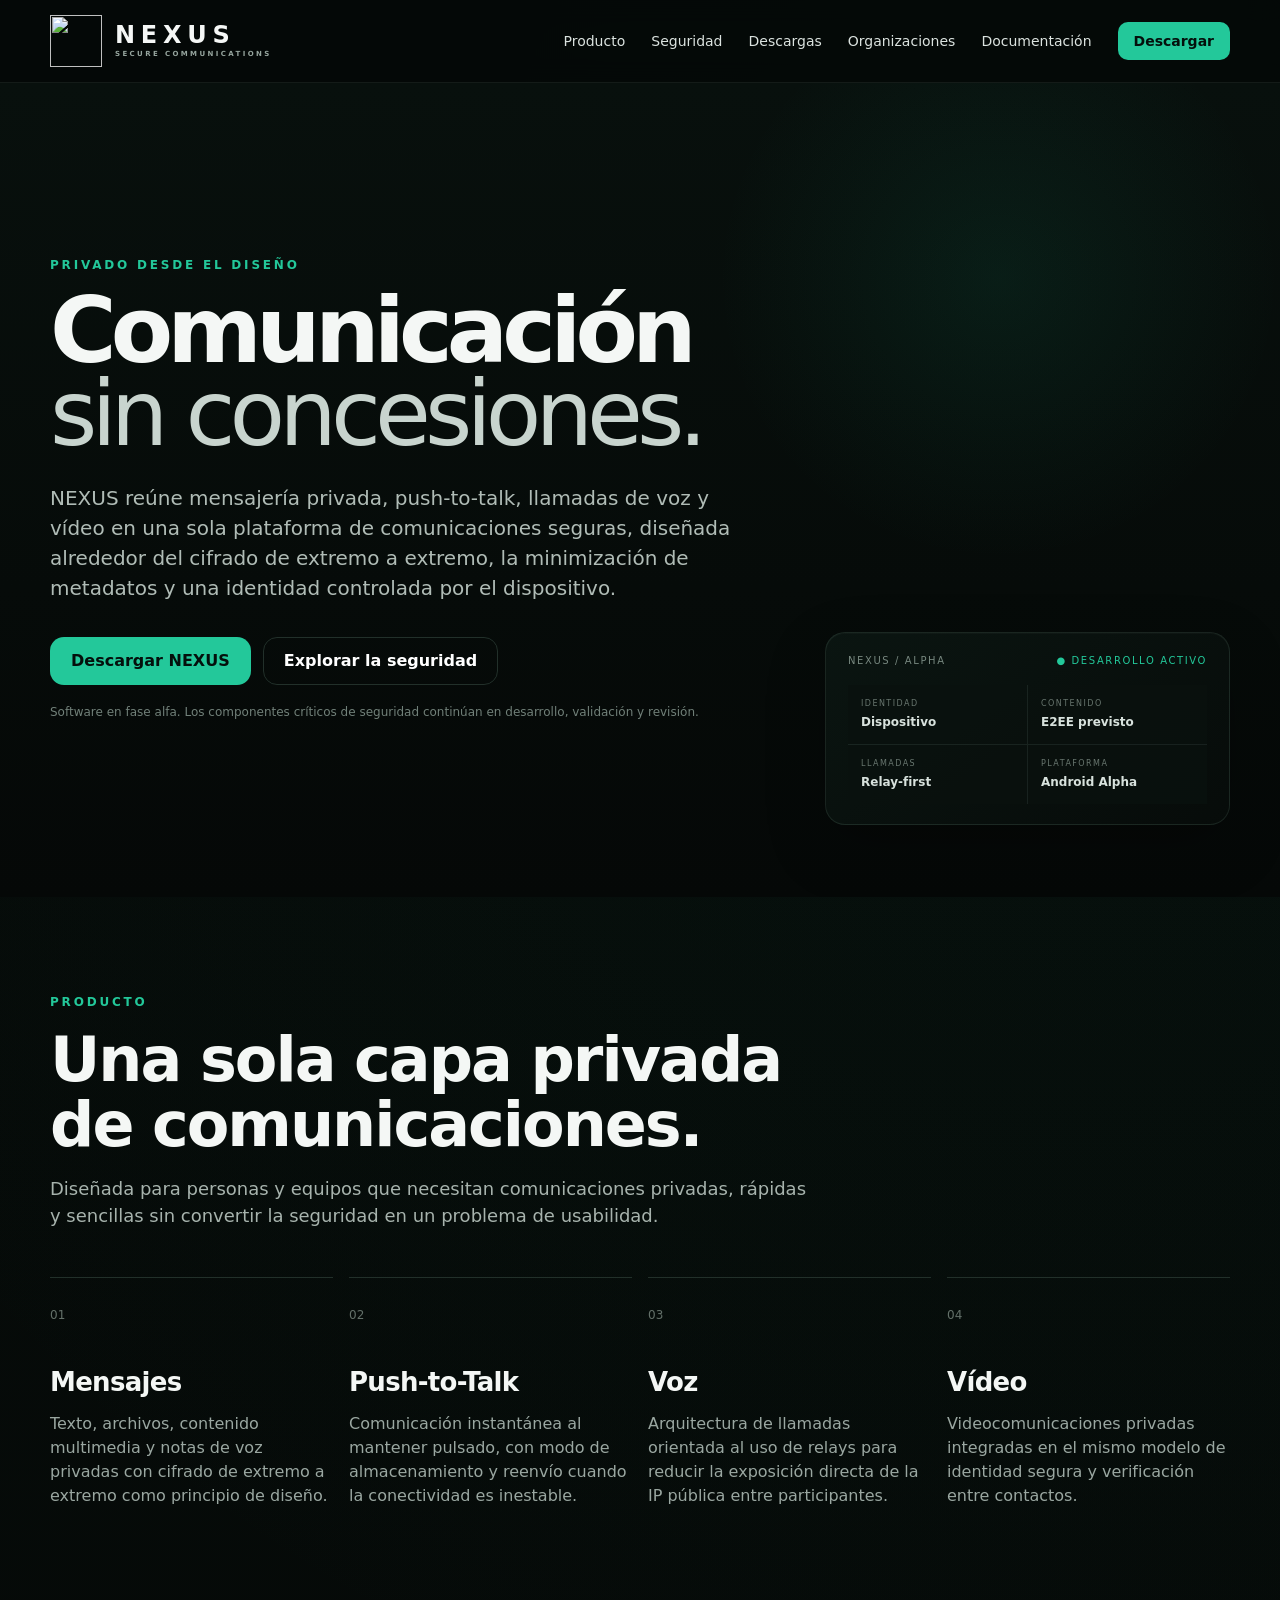
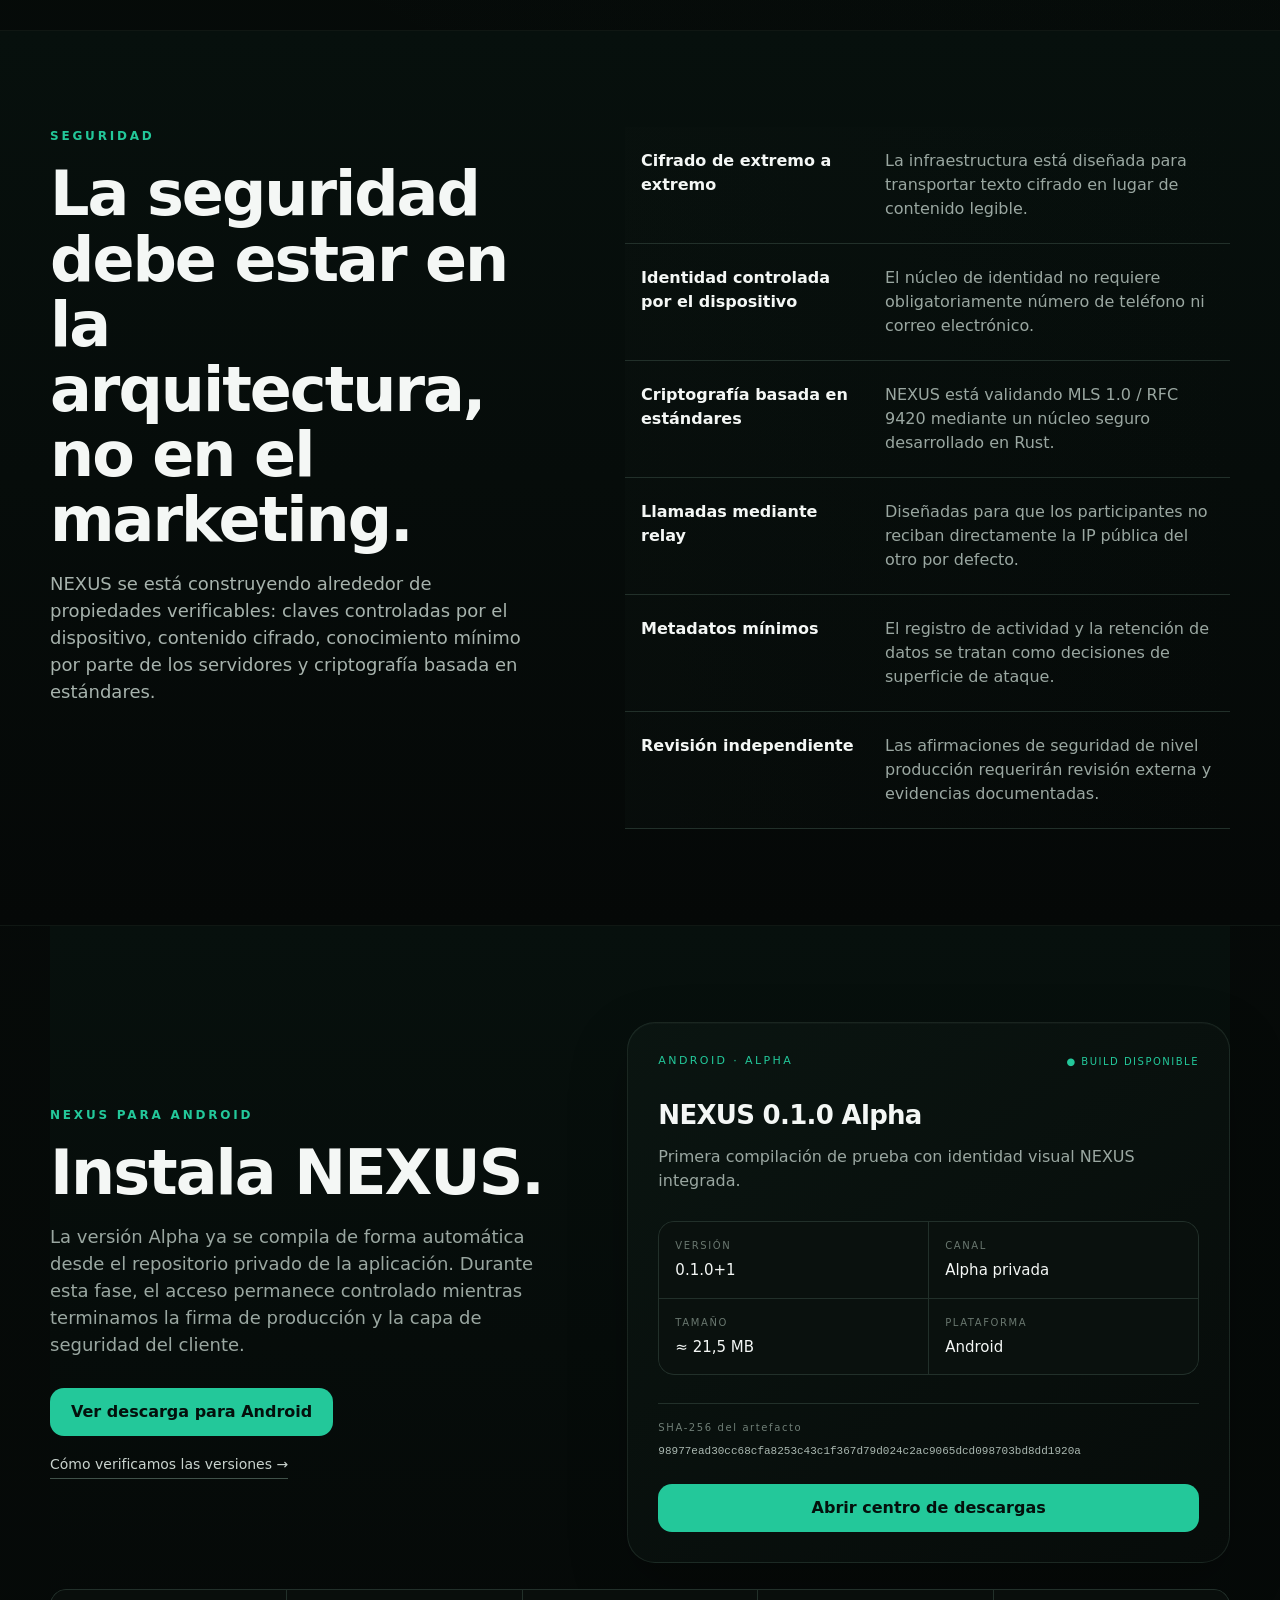
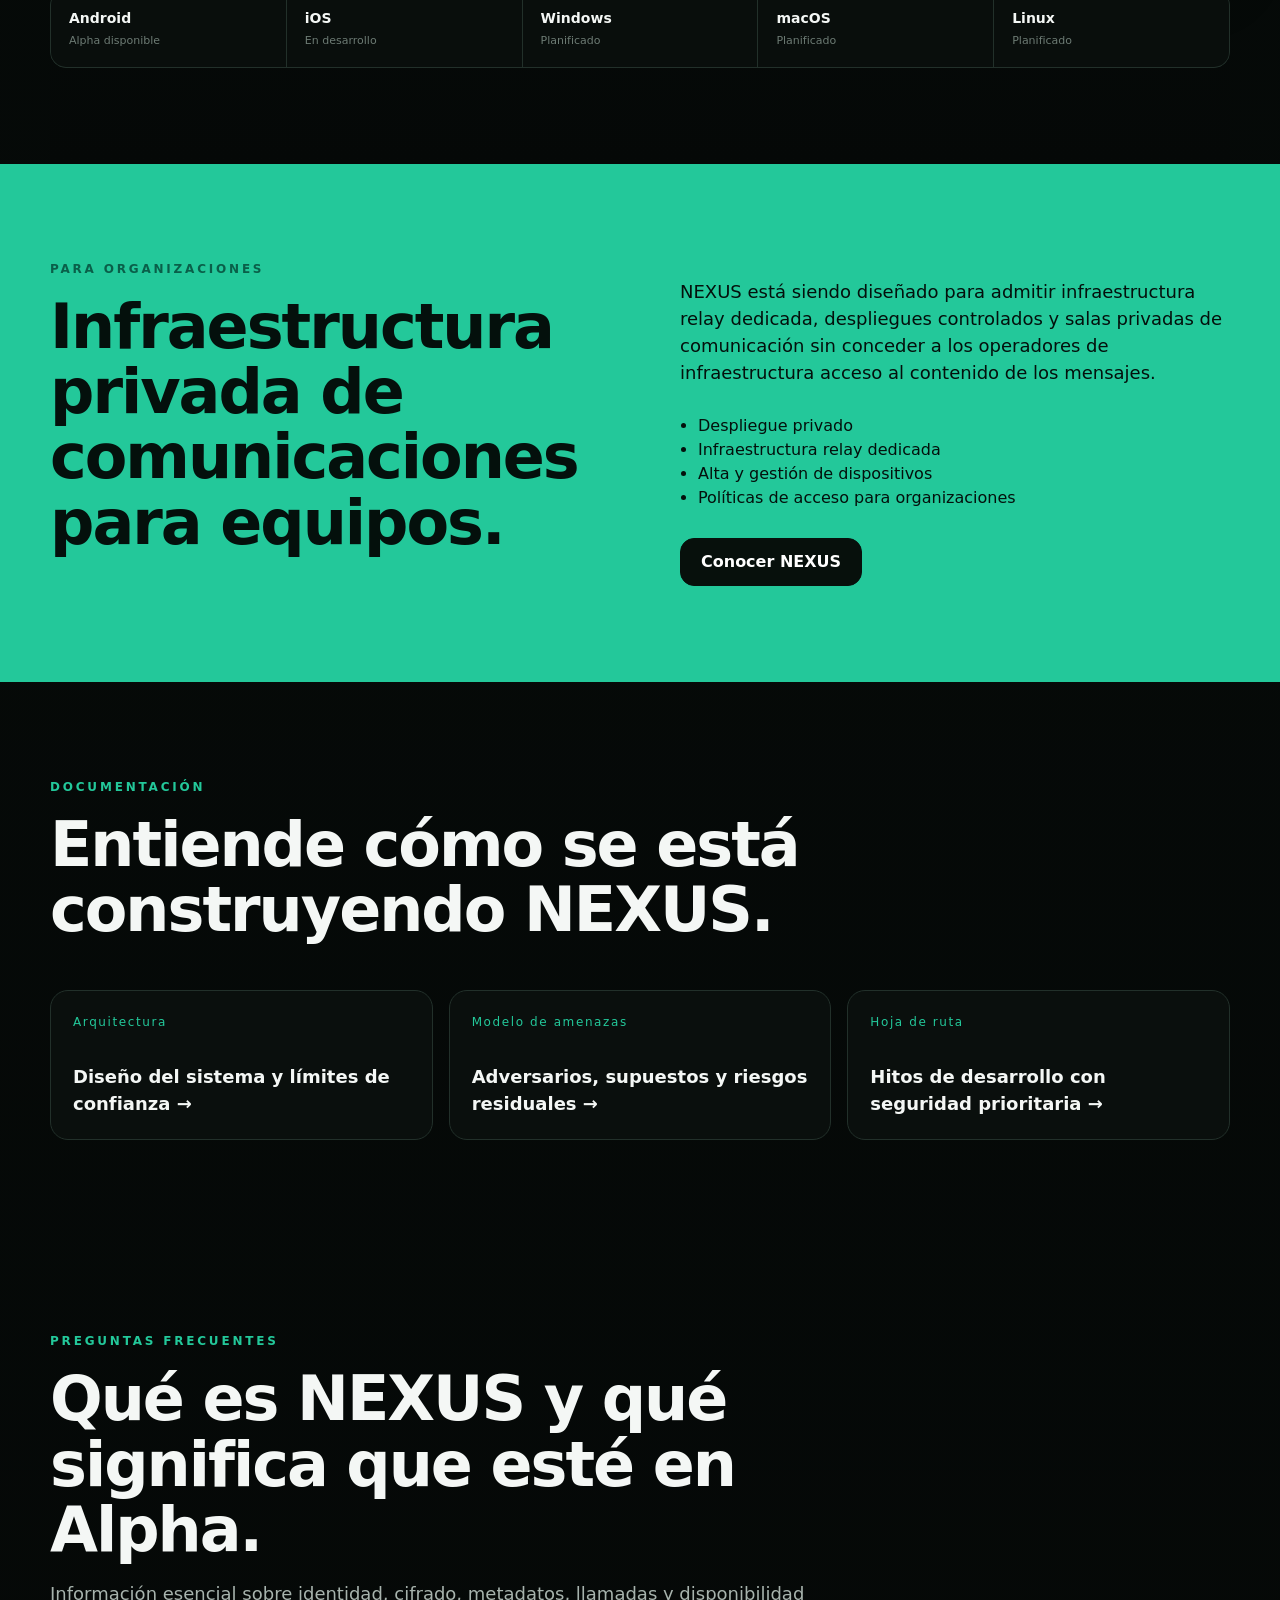
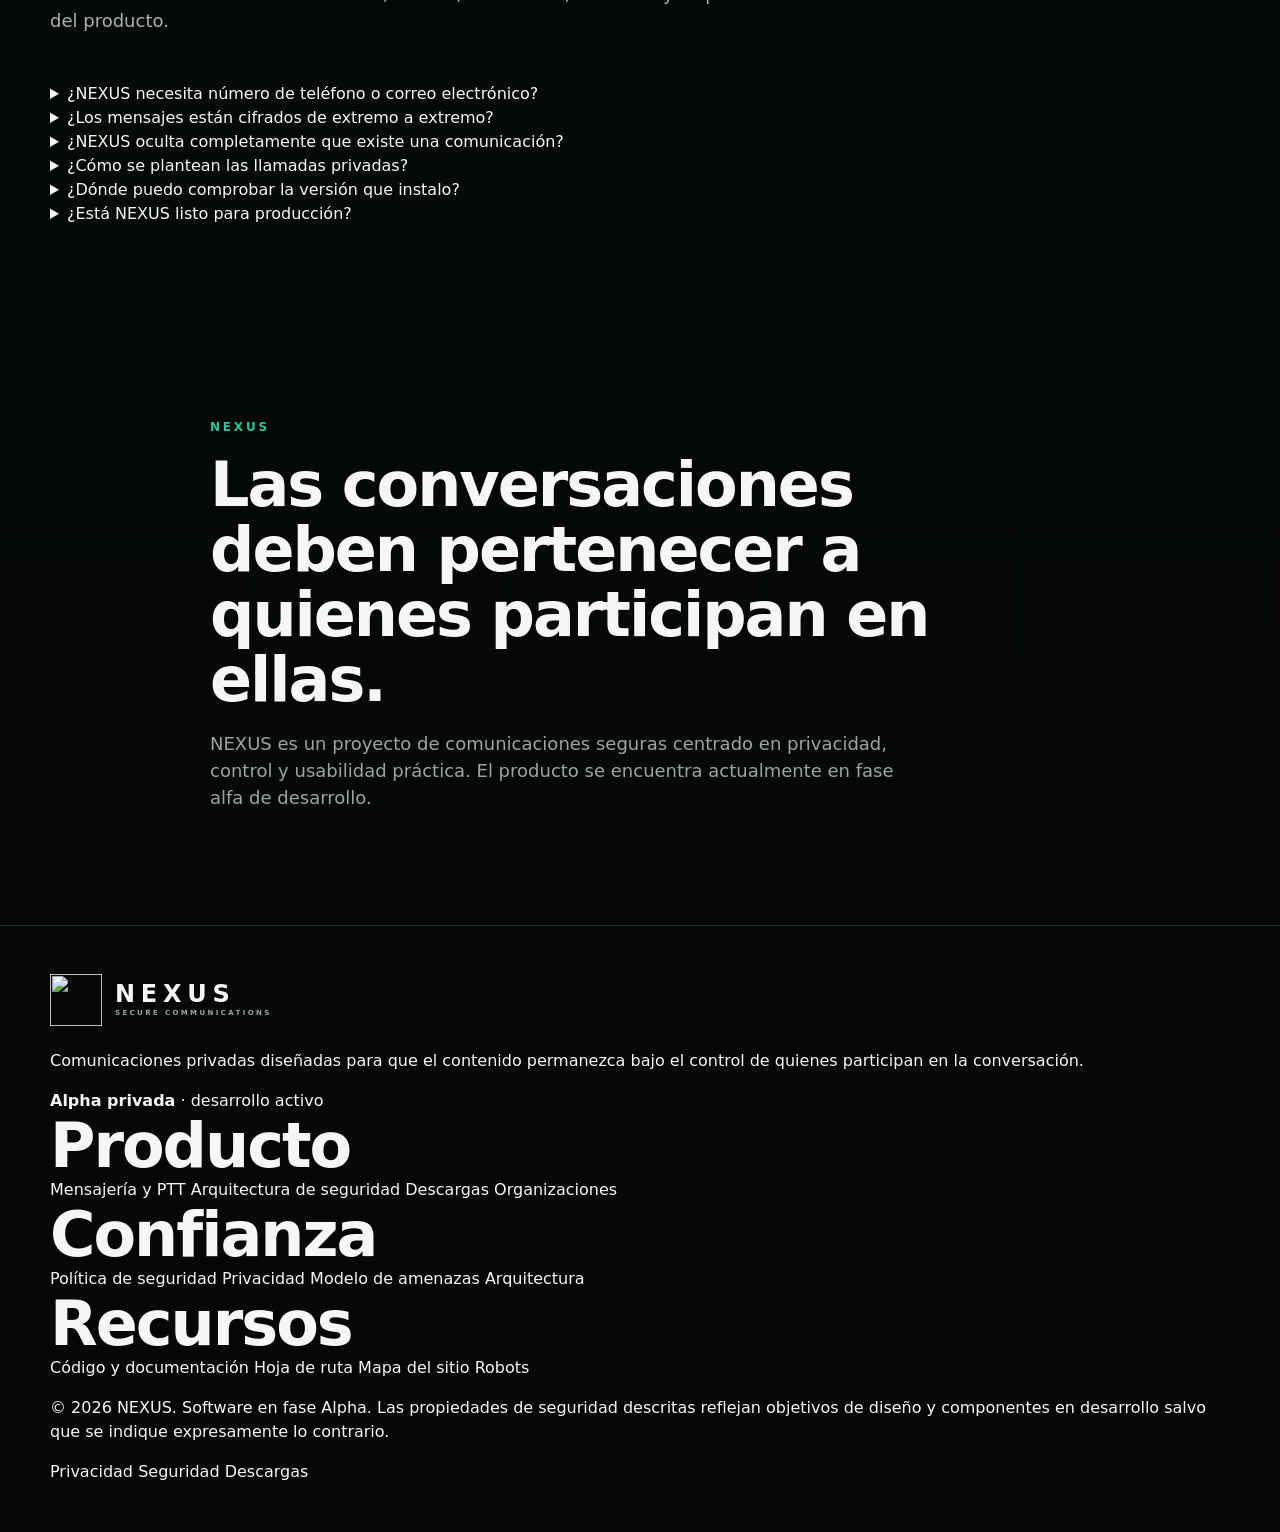
==== commit ecab41ed: "seo: mejorar estructura, metadatos y footer en index.html" ====
--- a/index.html
+++ b/index.html
@@ -1,37 +1,68 @@
 <!doctype html>
-<html lang="es">
+<html lang="es-ES">
 <head>
   <meta charset="utf-8">
   <meta name="viewport" content="width=device-width,initial-scale=1">
   <meta name="theme-color" content="#060a09">
-  <meta name="robots" content="index,follow,max-image-preview:large">
-  <meta name="description" content="NEXUS es una plataforma de comunicaciones seguras con mensajería privada, push-to-talk, llamadas y vídeo, diseñada con cifrado de extremo a extremo y minimización de metadatos.">
+  <meta name="robots" content="index,follow,max-image-preview:large,max-snippet:-1,max-video-preview:-1">
+  <meta name="description" content="NEXUS es una plataforma de comunicaciones privadas en desarrollo con mensajería, push-to-talk, voz y vídeo, identidad controlada por el dispositivo y una arquitectura orientada a minimizar metadatos.">
   <link rel="canonical" href="https://fortisintel.github.io/nexus-website/">
   <meta property="og:type" content="website">
   <meta property="og:locale" content="es_ES">
   <meta property="og:site_name" content="NEXUS">
-  <meta property="og:title" content="NEXUS — Comunicaciones seguras">
-  <meta property="og:description" content="Mensajería privada, PTT, llamadas y vídeo en una plataforma diseñada alrededor del cifrado de extremo a extremo, la identidad controlada por el dispositivo y la mínima exposición de metadatos.">
+  <meta property="og:title" content="NEXUS Secure Communications | Mensajería privada, PTT, voz y vídeo">
+  <meta property="og:description" content="NEXUS es una plataforma de comunicaciones privadas en desarrollo con mensajería, push-to-talk, voz y vídeo, identidad controlada por el dispositivo y una arquitectura orientada a minimizar metadatos.">
   <meta property="og:url" content="https://fortisintel.github.io/nexus-website/">
-  <meta name="twitter:card" content="summary_large_image">
-  <meta name="twitter:title" content="NEXUS — Comunicaciones seguras">
-  <meta name="twitter:description" content="Plataforma de comunicaciones privadas con mensajería, PTT, voz y vídeo.">
-  <title>NEXUS | Comunicaciones seguras, mensajería privada, PTT y llamadas</title>
+  
+  
+  
+  <title>NEXUS Secure Communications | Mensajería privada, PTT, voz y vídeo</title>
   <link rel="icon" href="data:image/svg+xml,%3Csvg%20xmlns%3D%22http%3A%2F%2Fwww.w3.org%2F2000%2Fsvg%22%20viewBox%3D%220%200%2092%2092%22%3E%3Crect%20width%3D%2292%22%20height%3D%2292%22%20rx%3D%2220%22%20fill%3D%22%2307100D%22%2F%3E%3Cdefs%3E%3ClinearGradient%20id%3D%22g%22%20x1%3D%220%22%20y1%3D%220%22%20x2%3D%221%22%20y2%3D%221%22%3E%3Cstop%20offset%3D%220%25%22%20stop-color%3D%22%23C7FFF3%22%2F%3E%3Cstop%20offset%3D%2245%25%22%20stop-color%3D%22%2320C99A%22%2F%3E%3Cstop%20offset%3D%22100%25%22%20stop-color%3D%22%230A6B53%22%2F%3E%3C%2FlinearGradient%3E%3C%2Fdefs%3E%3Cpath%20d%3D%22M24%2069V23L68%2069V23%22%20fill%3D%22none%22%20stroke%3D%22url(%23g)%22%20stroke-width%3D%2216%22%20stroke-linecap%3D%22round%22%20stroke-linejoin%3D%22round%22%2F%3E%3C%2Fsvg%3E">
-  <link rel="stylesheet" href="assets/styles.css?v=20260921-brand-live-1">
+  <link rel="stylesheet" href="assets/styles.css?v=20260921-footer-seo-v4">
   <script type="application/ld+json">
-  {
-    "@context":"https://schema.org",
-    "@type":"SoftwareApplication",
-    "name":"NEXUS",
-    "applicationCategory":"CommunicationApplication",
-    "operatingSystem":"Android",
-    "description":"Plataforma de comunicaciones seguras con mensajería privada, push-to-talk, llamadas y vídeo.",
-    "url":"https://fortisintel.github.io/nexus-website/",
-    "softwareVersion":"0.1 alpha",
-    "inLanguage":"es"
-  }
-  </script>
+{
+  "@context":"https://schema.org",
+  "@graph":[
+    {
+      "@type":"WebSite",
+      "@id":"https://fortisintel.github.io/nexus-website/#website",
+      "url":"https://fortisintel.github.io/nexus-website/",
+      "name":"NEXUS Secure Communications",
+      "inLanguage":"es-ES"
+    },
+    {
+      "@type":"SoftwareApplication",
+      "@id":"https://fortisintel.github.io/nexus-website/#software",
+      "name":"NEXUS",
+      "applicationCategory":"CommunicationApplication",
+      "operatingSystem":"Android",
+      "softwareVersion":"0.1.0 Alpha",
+      "description":"Plataforma de comunicaciones privadas en desarrollo con mensajería, push-to-talk, voz y vídeo.",
+      "url":"https://fortisintel.github.io/nexus-website/",
+      "inLanguage":"es-ES"
+    },
+    {
+      "@type":"FAQPage",
+      "@id":"https://fortisintel.github.io/nexus-website/#faq",
+      "mainEntity":[
+        {"@type":"Question","name":"¿NEXUS necesita número de teléfono o correo electrónico?","acceptedAnswer":{"@type":"Answer","text":"El modelo de identidad está diseñado para funcionar sin exigir obligatoriamente un número de teléfono o una dirección de correo. La identidad principal se vincula al dispositivo y a sus claves."}},
+        {"@type":"Question","name":"¿Los mensajes están cifrados de extremo a extremo?","acceptedAnswer":{"@type":"Answer","text":"El cifrado de extremo a extremo es una propiedad objetivo de la arquitectura. La aplicación continúa en fase Alpha y los componentes criptográficos de producción siguen sujetos a implementación, pruebas y revisión."}},
+        {"@type":"Question","name":"¿NEXUS oculta completamente que existe una comunicación?","acceptedAnswer":{"@type":"Answer","text":"No. NEXUS busca reducir la exposición de contenido y determinados metadatos, no hacer desaparecer el tráfico de red."}},
+        {"@type":"Question","name":"¿Está NEXUS listo para producción?","acceptedAnswer":{"@type":"Answer","text":"No. Actualmente es software Alpha destinado a desarrollo y pruebas controladas."}}
+      ]
+    }
+  ]
+}
+</script>
+  <meta name="twitter:card" content="summary">
+  <meta name="twitter:title" content="NEXUS Secure Communications | Mensajería privada, PTT, voz y vídeo">
+  <meta name="twitter:description" content="NEXUS es una plataforma de comunicaciones privadas en desarrollo con mensajería, push-to-talk, voz y vídeo, identidad controlada por el dispositivo y una arquitectura orientada a minimizar metadatos.">
+  <meta name="application-name" content="NEXUS">
+  <meta name="apple-mobile-web-app-title" content="NEXUS">
+  <meta name="color-scheme" content="dark">
+  <link rel="alternate" hreflang="es-ES" href="https://fortisintel.github.io/nexus-website/">
+  <link rel="alternate" hreflang="x-default" href="https://fortisintel.github.io/nexus-website/">
+  <link rel="manifest" href="/nexus-website/manifest.webmanifest">
 </head>
 <body>
   <a class="skip-link" href="#main">Saltar al contenido</a>
@@ -222,6 +253,40 @@
       </div>
     </section>
 
+    <section id="faq" class="section shell faq-section" aria-labelledby="faq-title">
+      <div class="section-heading">
+        <p class="eyebrow">PREGUNTAS FRECUENTES</p>
+        <h2 id="faq-title">Qué es NEXUS y qué significa que esté en Alpha.</h2>
+        <p>Información esencial sobre identidad, cifrado, metadatos, llamadas y disponibilidad del producto.</p>
+      </div>
+      <div class="faq-grid">
+        <details>
+          <summary>¿NEXUS necesita número de teléfono o correo electrónico?</summary>
+          <p>El modelo de identidad está diseñado para funcionar sin exigir obligatoriamente un número de teléfono o una dirección de correo. La identidad principal se vincula al dispositivo y a sus claves.</p>
+        </details>
+        <details>
+          <summary>¿Los mensajes están cifrados de extremo a extremo?</summary>
+          <p>El cifrado de extremo a extremo es una propiedad objetivo de la arquitectura. La aplicación continúa en fase Alpha y los componentes criptográficos de producción siguen sujetos a implementación, pruebas y revisión.</p>
+        </details>
+        <details>
+          <summary>¿NEXUS oculta completamente que existe una comunicación?</summary>
+          <p>No. Ninguna aplicación convencional puede prometer invisibilidad frente a todos los observadores de red. NEXUS busca reducir la exposición de contenido y determinados metadatos, no hacer desaparecer el tráfico de red.</p>
+        </details>
+        <details>
+          <summary>¿Cómo se plantean las llamadas privadas?</summary>
+          <p>La arquitectura de llamadas contempla un modo relay-first para evitar que los participantes tengan que intercambiar directamente sus direcciones IP públicas por defecto.</p>
+        </details>
+        <details>
+          <summary>¿Dónde puedo comprobar la versión que instalo?</summary>
+          <p>El centro de descargas publica la versión, el canal, el tamaño y el hash SHA-256 del artefacto. Las futuras releases públicas añadirán firma y procedimientos de verificación documentados.</p>
+        </details>
+        <details>
+          <summary>¿Está NEXUS listo para producción?</summary>
+          <p>No. Actualmente es software Alpha destinado a desarrollo y pruebas controladas. Las afirmaciones de seguridad de producción requerirán hardening, pruebas específicas y revisión independiente.</p>
+        </details>
+      </div>
+    </section>
+
     <section id="about" class="section shell about">
       <p class="eyebrow">NEXUS</p>
       <h2>Las conversaciones deben pertenecer a quienes participan en ellas.</h2>
@@ -229,28 +294,57 @@
     </section>
   </main>
 
-  <footer class="site-footer">
-    <div class="shell footer-grid">
-      <div class="footer-brand"><span class="brand-lockup-live">
-  <img class="brand-symbol-live" src="/nexus-website/assets/brand/nexus-symbol.webp?v=brand-live-1" alt="" width="52" height="52" decoding="async">
+  <footer class="site-footer" aria-labelledby="footer-title">
+  <div class="shell footer-main">
+    <div class="footer-intro">
+      <a class="footer-logo" href="/nexus-website/" aria-label="NEXUS — Inicio"><span class="brand-lockup-live">
+  <img class="brand-symbol-live" src="/nexus-website/assets/brand/nexus-symbol.webp?v=brand-live-2" alt="" width="52" height="52" decoding="async">
   <span class="brand-type-live">
     <strong>NEXUS</strong>
     <small>SECURE COMMUNICATIONS</small>
   </span>
-</span></div></div>
-      <div>
-        <a href="#security">Seguridad</a>
-        <a href="#downloads">Descargas</a>
-        <a href="#docs">Documentación</a>
-      </div>
-      <div>
-        <a href="privacy.html">Privacidad</a>
-        <a href="security.html">Política de seguridad</a>
-        <a href="https://github.com/fortisintel/nexus-secure-communications" rel="noopener">GitHub</a>
-      </div>
-      <small>© 2026 NEXUS. Software en fase alfa.</small>
+</span></a>
+      <p id="footer-title" class="footer-statement">Comunicaciones privadas diseñadas para que el contenido permanezca bajo el control de quienes participan en la conversación.</p>
+      <div class="footer-status" aria-label="Estado del producto">
+        <span class="footer-status-dot" aria-hidden="true"></span>
+        <span><strong>Alpha privada</strong> · desarrollo activo</span>
+      </div>
     </div>
-  </footer>
+
+    <nav class="footer-nav" aria-label="Navegación del pie de página">
+      <div class="footer-column">
+        <h2>Producto</h2>
+        <a href="/nexus-website/#product">Mensajería y PTT</a>
+        <a href="/nexus-website/#security">Arquitectura de seguridad</a>
+        <a href="/nexus-website/downloads.html">Descargas</a>
+        <a href="/nexus-website/#organizations">Organizaciones</a>
+      </div>
+      <div class="footer-column">
+        <h2>Confianza</h2>
+        <a href="/nexus-website/security.html">Política de seguridad</a>
+        <a href="/nexus-website/privacy.html">Privacidad</a>
+        <a href="https://github.com/fortisintel/nexus-secure-communications/blob/main/docs/THREAT-MODEL.md" rel="noopener">Modelo de amenazas</a>
+        <a href="https://github.com/fortisintel/nexus-secure-communications/blob/main/docs/ARCHITECTURE.md" rel="noopener">Arquitectura</a>
+      </div>
+      <div class="footer-column">
+        <h2>Recursos</h2>
+        <a href="https://github.com/fortisintel/nexus-secure-communications" rel="noopener">Código y documentación</a>
+        <a href="https://github.com/fortisintel/nexus-secure-communications/blob/main/docs/ROADMAP.md" rel="noopener">Hoja de ruta</a>
+        <a href="/nexus-website/sitemap.xml">Mapa del sitio</a>
+        <a href="/nexus-website/robots.txt">Robots</a>
+      </div>
+    </nav>
+  </div>
+
+  <div class="shell footer-bottom">
+    <p>© 2026 NEXUS. Software en fase Alpha. Las propiedades de seguridad descritas reflejan objetivos de diseño y componentes en desarrollo salvo que se indique expresamente lo contrario.</p>
+    <div class="footer-legal">
+      <a href="/nexus-website/privacy.html">Privacidad</a>
+      <a href="/nexus-website/security.html">Seguridad</a>
+      <a href="/nexus-website/downloads.html">Descargas</a>
+    </div>
+  </div>
+</footer>
 
   <script src="assets/site.js?v=20260921-clean-v3"></script>
 </body>
--- a/assets/styles.css
+++ b/assets/styles.css
@@ -631,3 +631,80 @@
   .brand-original{width:172px!important;max-width:60vw!important}
   .footer-brand-original .brand-original{width:190px!important}
 }
+
+/* Brand hotfix: visible lockup, no white plaque */
+.brand-original-wrap,
+.footer-brand-original,
+.brand-original,
+.nexus-lockup{
+  display:none!important;
+}
+.brand{
+  display:inline-flex!important;
+  align-items:center!important;
+  padding:0!important;
+  background:none!important;
+  border:0!important;
+  box-shadow:none!important;
+  border-radius:0!important;
+}
+.brand-lockup-live{
+  display:inline-flex;
+  align-items:center;
+  gap:13px;
+  min-width:0;
+}
+.brand-symbol-live{
+  display:block;
+  width:52px;
+  height:52px;
+  object-fit:contain;
+  flex:0 0 auto;
+  filter:none!important;
+}
+.brand-type-live{
+  display:flex;
+  flex-direction:column;
+  justify-content:center;
+  gap:3px;
+  line-height:1;
+  white-space:nowrap;
+}
+.brand-type-live strong{
+  color:#f5f7f6;
+  font-family:Inter,system-ui,-apple-system,"Segoe UI",sans-serif;
+  font-size:24px;
+  font-weight:700;
+  letter-spacing:.24em;
+  line-height:1;
+}
+.brand-type-live small{
+  color:#96a59e;
+  font-family:Inter,system-ui,-apple-system,"Segoe UI",sans-serif;
+  font-size:7px;
+  font-weight:600;
+  letter-spacing:.34em;
+  line-height:1.25;
+}
+.footer-brand .brand-lockup-live{
+  margin-bottom:8px;
+}
+.footer-brand .brand-symbol-live{
+  width:58px;
+  height:58px;
+}
+.footer-brand .brand-type-live strong{
+  font-size:26px;
+}
+.footer-brand .brand-type-live small{
+  font-size:7.5px;
+}
+@media(max-width:600px){
+  .brand-lockup-live{gap:9px}
+  .brand-symbol-live{width:42px;height:42px}
+  .brand-type-live strong{font-size:18px;letter-spacing:.20em}
+  .brand-type-live small{font-size:5.5px;letter-spacing:.27em}
+  .footer-brand .brand-symbol-live{width:48px;height:48px}
+  .footer-brand .brand-type-live strong{font-size:21px}
+  .footer-brand .brand-type-live small{font-size:6px}
+}
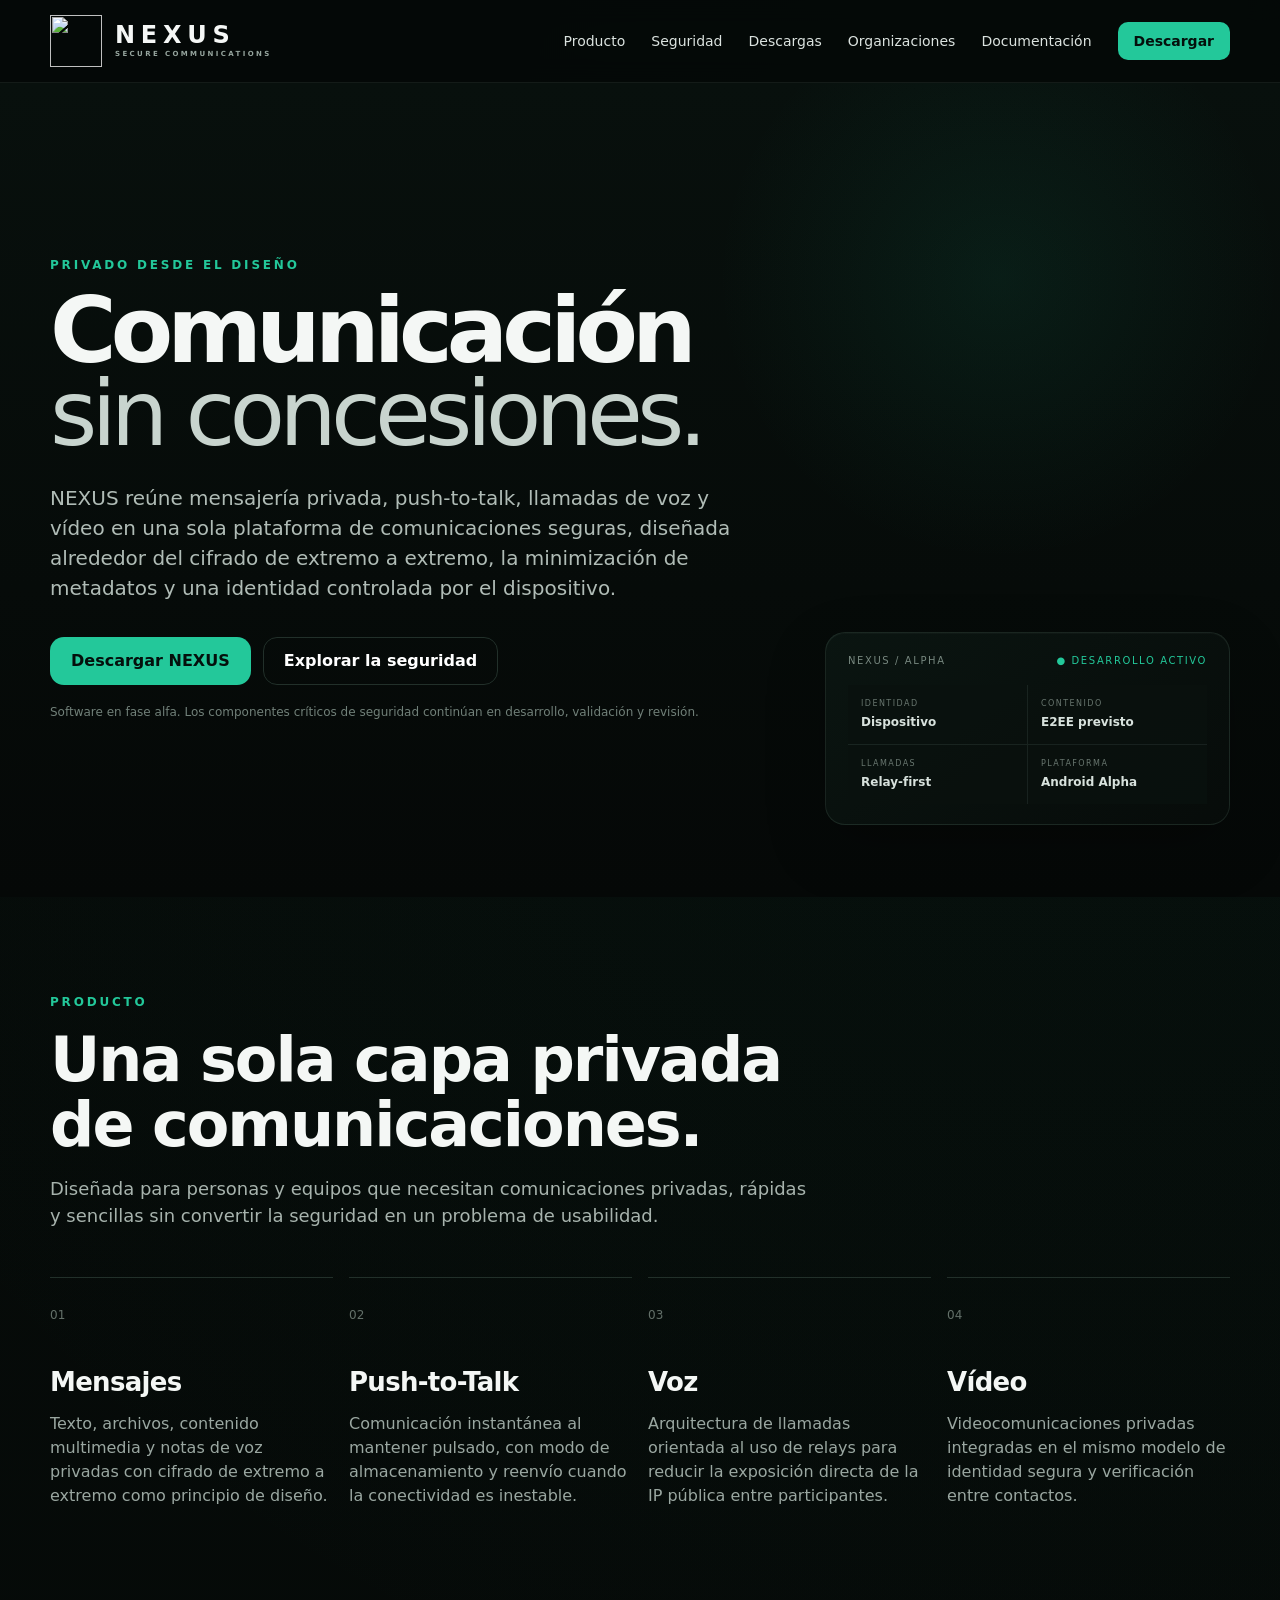
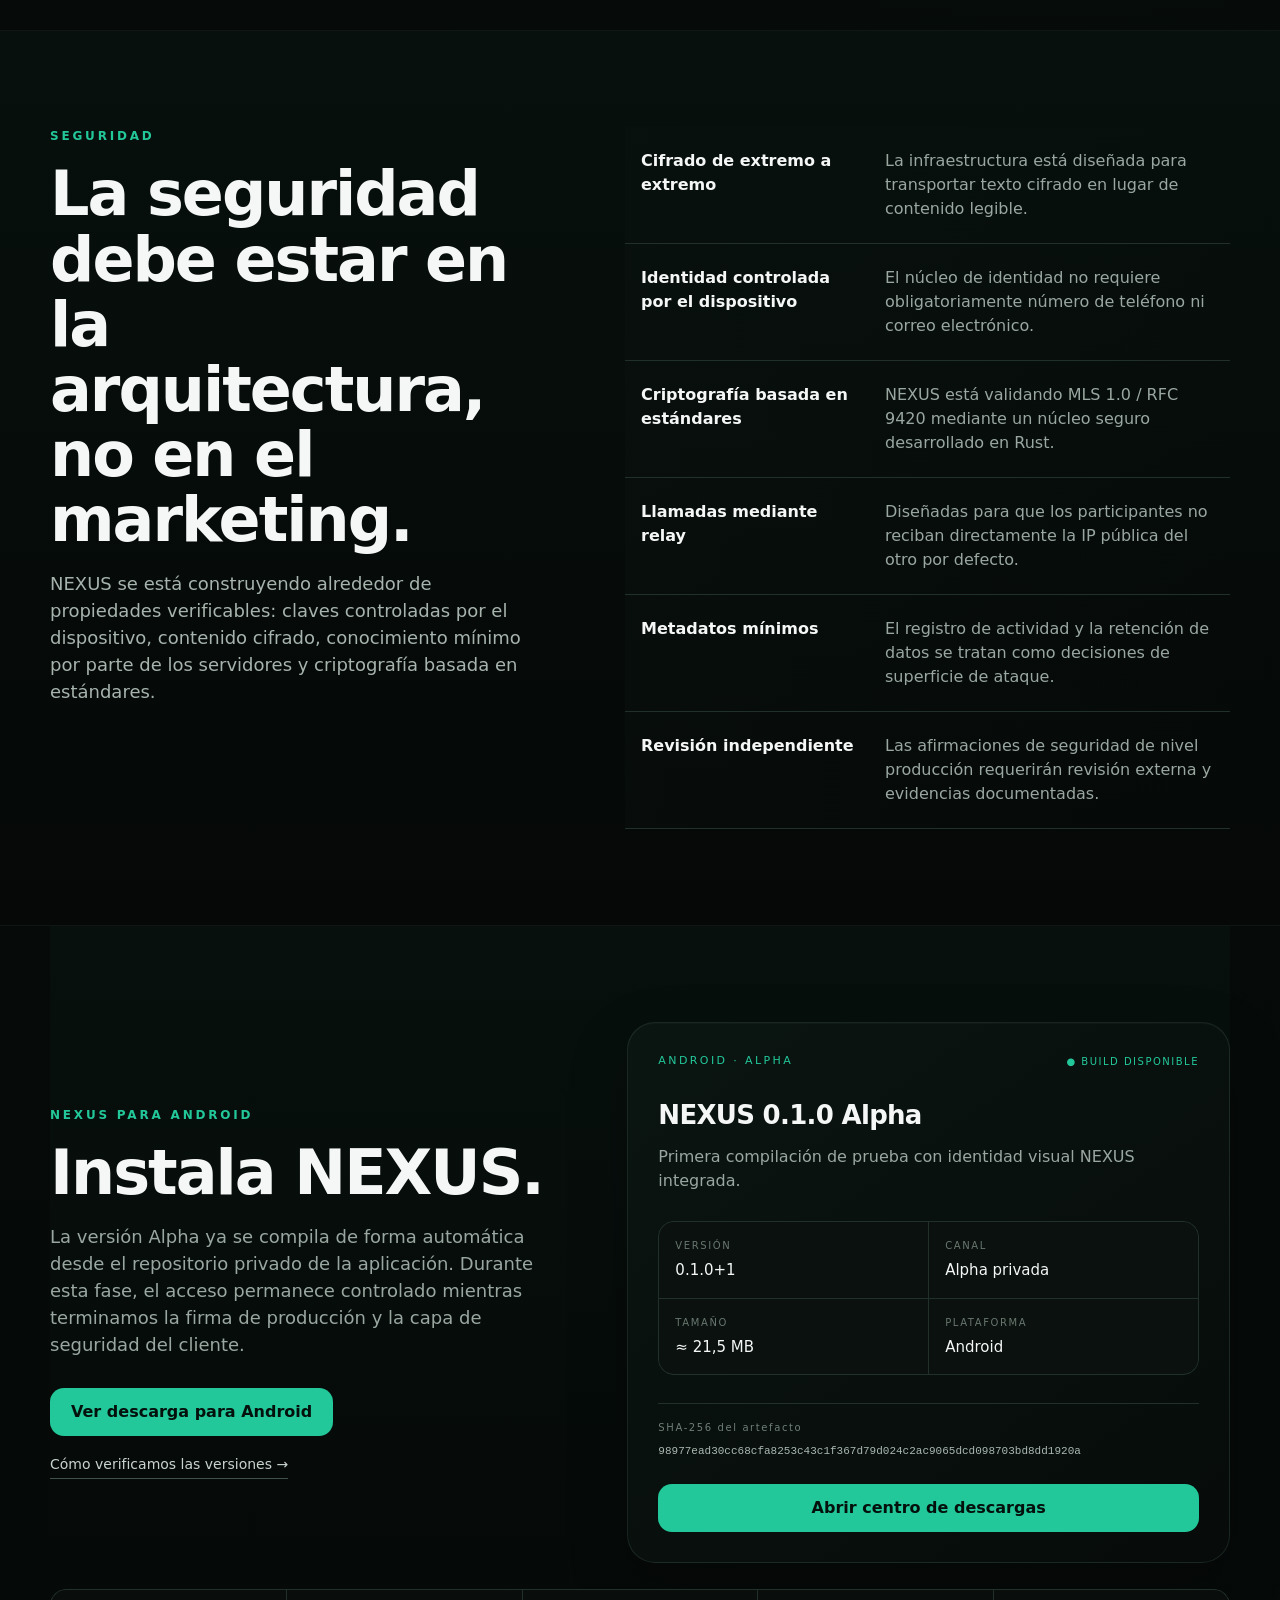
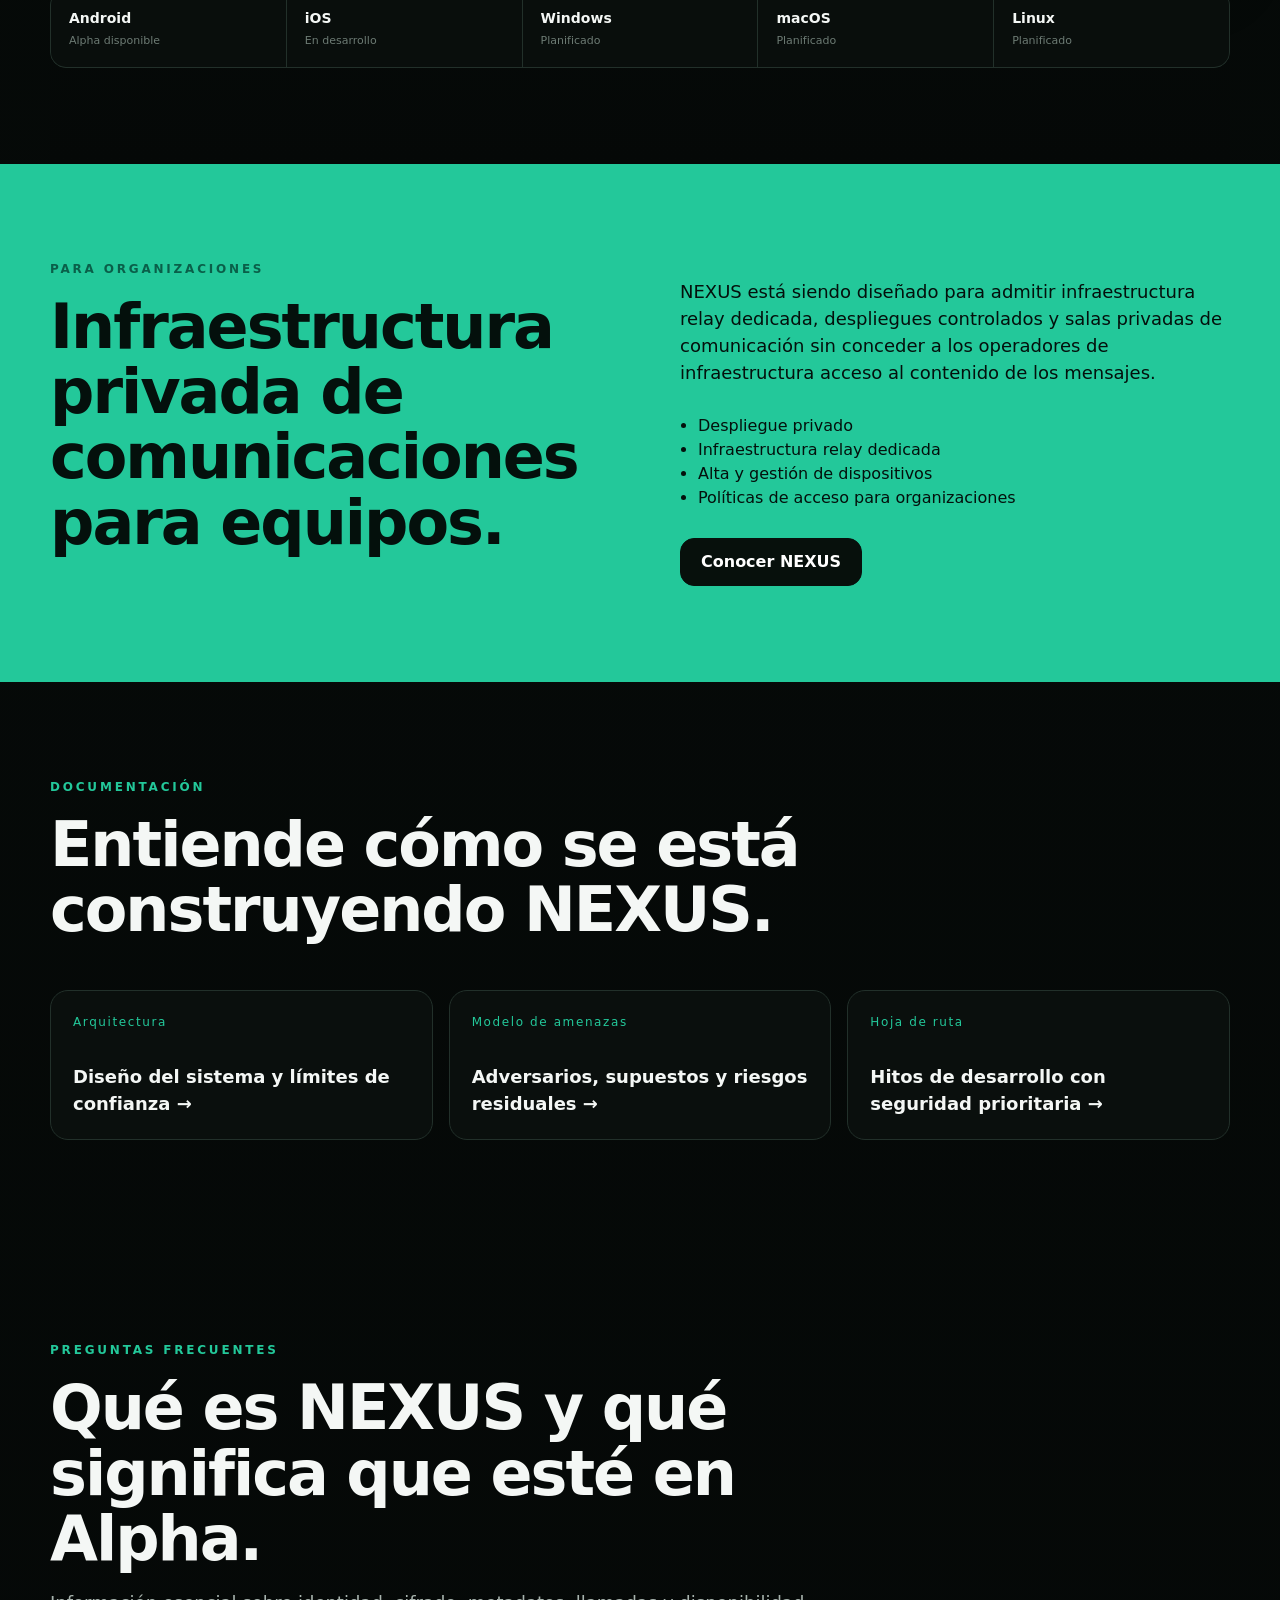
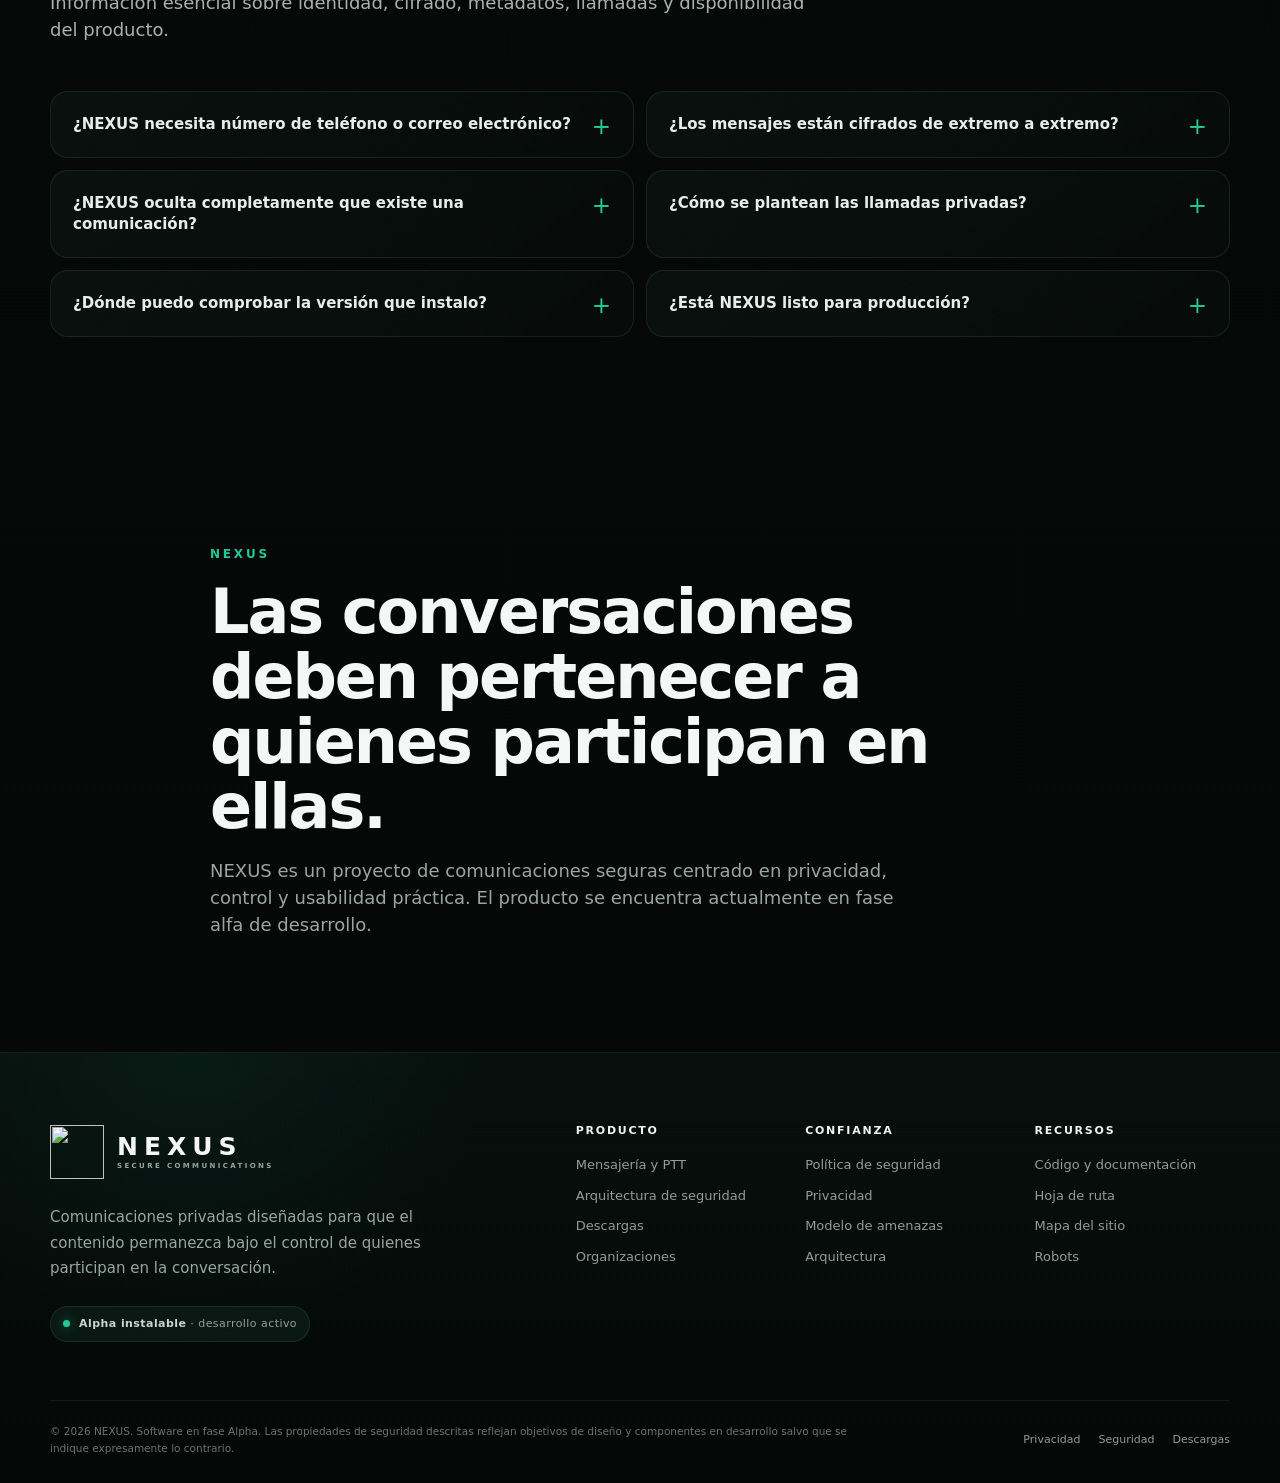
==== commit 059b8684: "distribution: eliminar enlaces técnicos de GitHub en index.html" ====
--- a/index.html
+++ b/index.html
@@ -238,15 +238,15 @@
       </div>
 
       <div class="docs-grid">
-        <a class="doc-card" href="https://github.com/fortisintel/nexus-secure-communications/blob/main/docs/ARCHITECTURE.md" rel="noopener">
+        <a class="doc-card" href="architecture.html" rel="noopener">
           <span>Arquitectura</span>
           <strong>Diseño del sistema y límites de confianza →</strong>
         </a>
-        <a class="doc-card" href="https://github.com/fortisintel/nexus-secure-communications/blob/main/docs/THREAT-MODEL.md" rel="noopener">
+        <a class="doc-card" href="threat-model.html" rel="noopener">
           <span>Modelo de amenazas</span>
           <strong>Adversarios, supuestos y riesgos residuales →</strong>
         </a>
-        <a class="doc-card" href="https://github.com/fortisintel/nexus-secure-communications/blob/main/docs/ROADMAP.md" rel="noopener">
+        <a class="doc-card" href="roadmap.html" rel="noopener">
           <span>Hoja de ruta</span>
           <strong>Hitos de desarrollo con seguridad prioritaria →</strong>
         </a>
@@ -307,7 +307,7 @@
       <p id="footer-title" class="footer-statement">Comunicaciones privadas diseñadas para que el contenido permanezca bajo el control de quienes participan en la conversación.</p>
       <div class="footer-status" aria-label="Estado del producto">
         <span class="footer-status-dot" aria-hidden="true"></span>
-        <span><strong>Alpha privada</strong> · desarrollo activo</span>
+        <span><strong>Alpha instalable</strong> · desarrollo activo</span>
       </div>
     </div>
 
@@ -323,13 +323,13 @@
         <h2>Confianza</h2>
         <a href="/nexus-website/security.html">Política de seguridad</a>
         <a href="/nexus-website/privacy.html">Privacidad</a>
-        <a href="https://github.com/fortisintel/nexus-secure-communications/blob/main/docs/THREAT-MODEL.md" rel="noopener">Modelo de amenazas</a>
-        <a href="https://github.com/fortisintel/nexus-secure-communications/blob/main/docs/ARCHITECTURE.md" rel="noopener">Arquitectura</a>
+        <a href="threat-model.html" rel="noopener">Modelo de amenazas</a>
+        <a href="architecture.html" rel="noopener">Arquitectura</a>
       </div>
       <div class="footer-column">
         <h2>Recursos</h2>
-        <a href="https://github.com/fortisintel/nexus-secure-communications" rel="noopener">Código y documentación</a>
-        <a href="https://github.com/fortisintel/nexus-secure-communications/blob/main/docs/ROADMAP.md" rel="noopener">Hoja de ruta</a>
+        <a href="#docs" rel="noopener">Código y documentación</a>
+        <a href="roadmap.html" rel="noopener">Hoja de ruta</a>
         <a href="/nexus-website/sitemap.xml">Mapa del sitio</a>
         <a href="/nexus-website/robots.txt">Robots</a>
       </div>
--- a/assets/styles.css
+++ b/assets/styles.css
@@ -708,3 +708,162 @@
   .footer-brand .brand-type-live strong{font-size:21px}
   .footer-brand .brand-type-live small{font-size:6px}
 }
+
+/* Footer + SEO detail pass */
+.site-footer{
+  position:relative;
+  padding:0!important;
+  border-top:1px solid rgba(141,177,160,.14)!important;
+  background:
+    radial-gradient(circle at 15% 0%,rgba(25,173,128,.07),transparent 25%),
+    linear-gradient(180deg,#07100d 0%,#040706 100%)!important;
+}
+.footer-main{
+  display:grid!important;
+  grid-template-columns:minmax(280px,1.2fr) minmax(520px,1.8fr)!important;
+  gap:clamp(52px,7vw,110px)!important;
+  padding-top:72px!important;
+  padding-bottom:58px!important;
+  align-items:start!important;
+}
+.footer-intro{max-width:440px}
+.footer-logo{
+  display:inline-flex;
+  color:inherit;
+  text-decoration:none;
+  margin-bottom:26px;
+}
+.footer-logo .brand-symbol-live{width:54px;height:54px}
+.footer-logo .brand-type-live strong{font-size:25px}
+.footer-statement{
+  max-width:410px;
+  margin:0 0 24px;
+  color:#98a79f;
+  font-size:15px;
+  line-height:1.7;
+}
+.footer-status{
+  display:inline-flex;
+  align-items:center;
+  gap:9px;
+  padding:9px 12px;
+  border:1px solid rgba(87,184,147,.14);
+  border-radius:999px;
+  background:rgba(16,35,28,.62);
+  color:#91a098;
+  font-size:11px;
+  letter-spacing:.04em;
+}
+.footer-status strong{color:#c8d6cf;font-weight:600}
+.footer-status-dot{
+  width:7px;height:7px;border-radius:50%;
+  background:#22c99b;
+  box-shadow:0 0 12px rgba(34,201,155,.55);
+}
+.footer-nav{
+  display:grid;
+  grid-template-columns:repeat(3,minmax(140px,1fr));
+  gap:34px;
+}
+.footer-column{
+  display:flex;
+  flex-direction:column;
+  gap:12px;
+}
+.footer-column h2{
+  margin:0 0 7px;
+  color:#eef3f0;
+  font-size:11px;
+  font-weight:650;
+  letter-spacing:.16em;
+  text-transform:uppercase;
+}
+.footer-column a,
+.footer-legal a{
+  color:#8f9e96;
+  text-decoration:none;
+  font-size:13px;
+  line-height:1.45;
+  transition:color .18s ease;
+}
+.footer-column a:hover,
+.footer-column a:focus-visible,
+.footer-legal a:hover,
+.footer-legal a:focus-visible{color:#e5eeea}
+.footer-bottom{
+  display:flex!important;
+  align-items:center!important;
+  justify-content:space-between!important;
+  gap:30px!important;
+  padding-top:22px!important;
+  padding-bottom:26px!important;
+  border-top:1px solid rgba(141,177,160,.10);
+}
+.footer-bottom p{
+  max-width:820px;
+  margin:0;
+  color:#68766f;
+  font-size:10.5px;
+  line-height:1.6;
+}
+.footer-legal{display:flex;gap:18px;flex-wrap:wrap}
+.footer-legal a{font-size:11px}
+
+.faq-section{padding-top:105px;padding-bottom:112px}
+.faq-grid{
+  display:grid;
+  grid-template-columns:1fr 1fr;
+  gap:12px;
+  margin-top:42px;
+}
+.faq-grid details{
+  border:1px solid rgba(132,174,155,.13);
+  border-radius:18px;
+  background:linear-gradient(145deg,rgba(10,18,15,.92),rgba(7,12,10,.96));
+  padding:0 22px;
+}
+.faq-grid summary{
+  cursor:pointer;
+  list-style:none;
+  padding:22px 32px 22px 0;
+  position:relative;
+  color:#e7eeea;
+  font-size:15px;
+  font-weight:600;
+  line-height:1.4;
+}
+.faq-grid summary::-webkit-details-marker{display:none}
+.faq-grid summary::after{
+  content:"+";
+  position:absolute;
+  right:0;
+  top:18px;
+  color:#22c99b;
+  font-size:23px;
+  font-weight:300;
+}
+.faq-grid details[open] summary::after{content:"−"}
+.faq-grid details p{
+  margin:0 0 22px;
+  color:#8f9e96;
+  font-size:14px;
+  line-height:1.7;
+}
+
+@media(max-width:900px){
+  .footer-main{grid-template-columns:1fr!important;gap:46px!important}
+  .footer-nav{grid-template-columns:repeat(3,1fr)}
+  .faq-grid{grid-template-columns:1fr}
+}
+@media(max-width:600px){
+  .footer-main{padding-top:52px!important;padding-bottom:38px!important}
+  .footer-nav{grid-template-columns:1fr 1fr;gap:34px 24px}
+  .footer-bottom{align-items:flex-start!important;flex-direction:column!important;gap:16px!important}
+  .footer-statement{font-size:14px}
+  .faq-section{padding-top:76px;padding-bottom:78px}
+  .faq-grid{margin-top:28px}
+  .faq-grid details{padding:0 18px}
+}
+@media(max-width:420px){
+  .footer-nav{grid-template-columns:1fr}
+}
